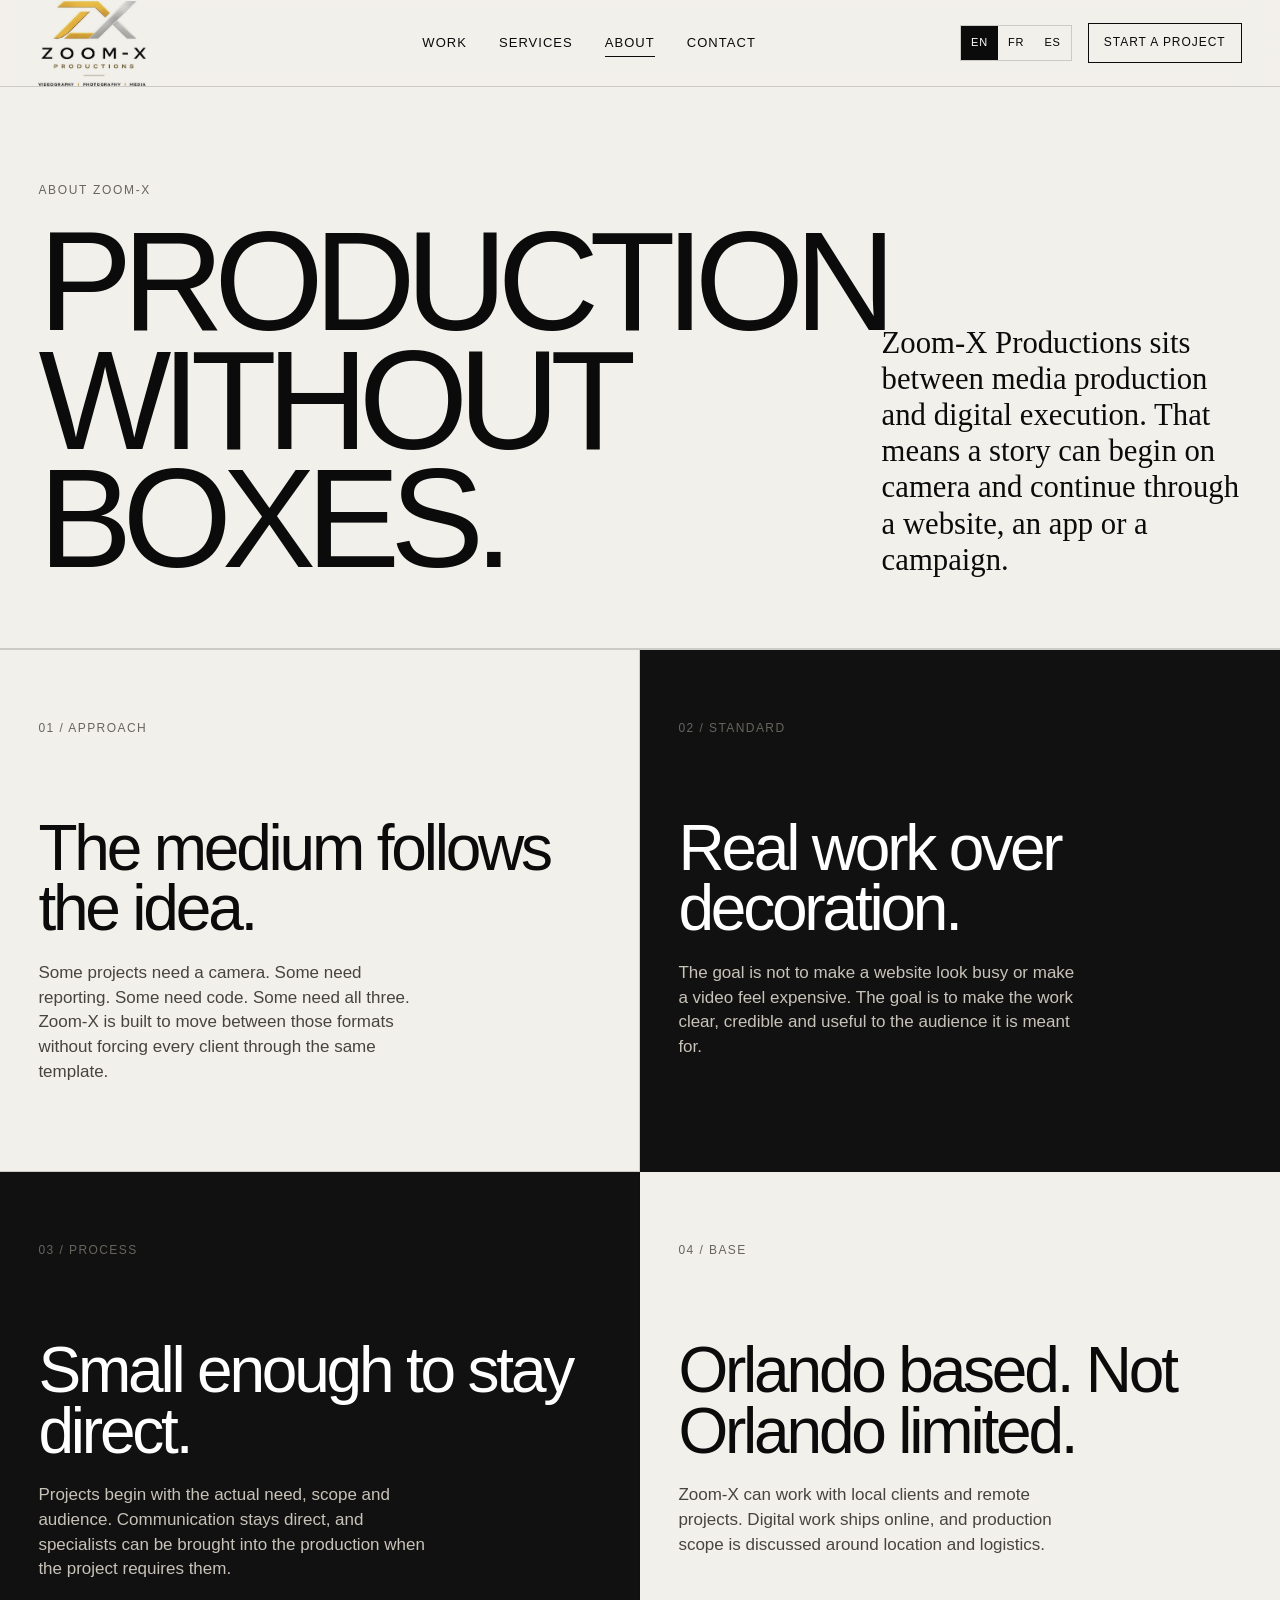
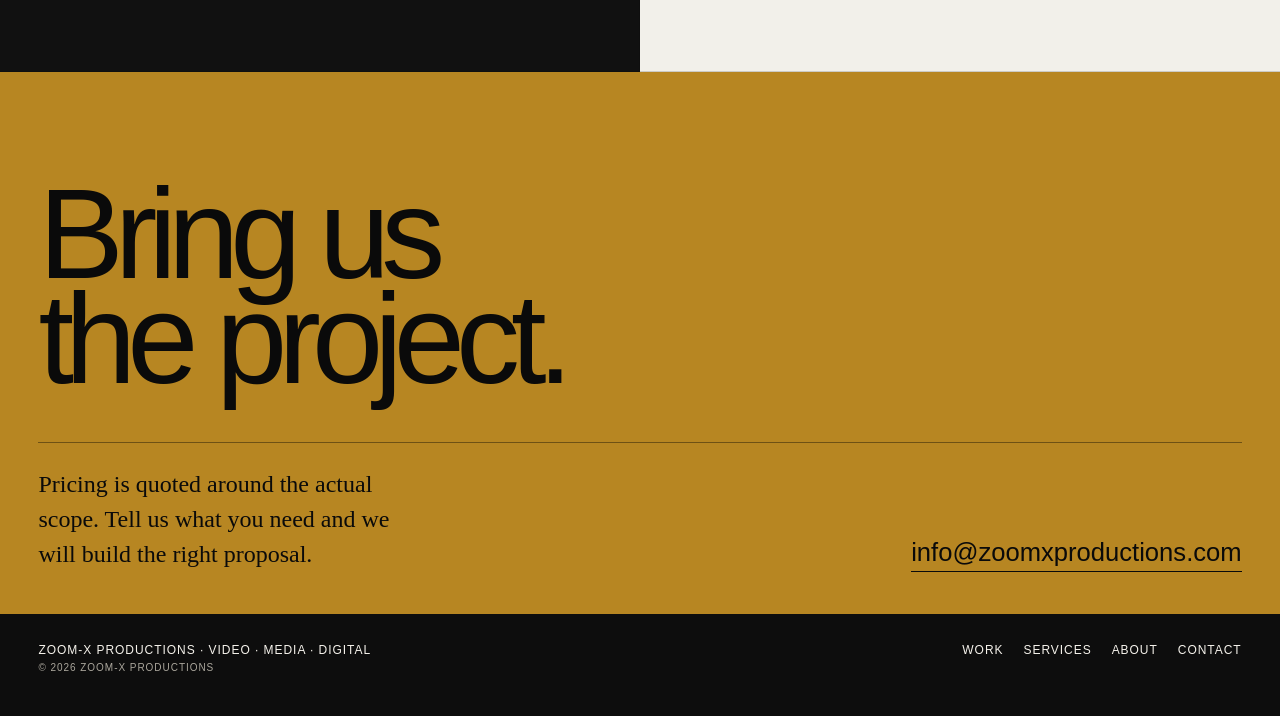
==== about.html @ 236f6abc "Add about.html to multi-page site" ====
<!doctype html><html lang="en"><head><meta charset="utf-8"><meta name="viewport" content="width=device-width,initial-scale=1"><meta name="theme-color" content="#f2f0ea"><meta name="description" content="Zoom-X Productions — video, photography, journalism, websites, apps and marketing."><title>About | Zoom-X Productions</title><link rel="stylesheet" href="assets/site.css"></head><body><header class="topbar"><div class="shell nav">
  <a class="brand" href="index.html" aria-label="Zoom-X Productions"><img src="assets/zoomx-logo.svg" alt="Zoom-X Productions"></a>
  <nav class="navlinks" aria-label="Primary">
   <a class="" href="work.html" data-i18n="nav.work">Work</a>
   <a class="" href="services.html" data-i18n="nav.services">Services</a>
   <a class="active" href="about.html" data-i18n="nav.about">About</a>
   <a class="" href="contact.html" data-i18n="nav.contact">Contact</a>
  </nav>
  <div class="navright"><div class="lang"><button data-lang="en">EN</button><button data-lang="fr">FR</button><button data-lang="es">ES</button></div><a class="quote-link" href="contact.html" data-i18n="nav.quote">Start a project</a><button class="menu-btn" aria-label="Menu">☰</button></div>
 </div></header><main><section class="page-hero"><div class="shell hero-grid"><div><p class="kicker" data-i18n="about.kicker">About Zoom-X</p><h1><span data-i18n="about.hero1">Production</span><span data-i18n="about.hero2">without boxes.</span></h1></div><p class="lede" data-i18n="about.lede">Zoom-X Productions sits between media production and digital execution. That means a story can begin on camera and continue through a website, an app or a campaign.</p></div></section><section class="about-grid"><article class="about-panel"><div class="eyebrow" data-i18n="about.one">01 / APPROACH</div><h2 data-i18n="about.oneTitle">The medium follows the idea.</h2><p data-i18n="about.oneCopy">Some projects need a camera. Some need reporting. Some need code. Some need all three. Zoom-X is built to move between those formats without forcing every client through the same template.</p></article><article class="about-panel statement"><div class="eyebrow" data-i18n="about.two">02 / STANDARD</div><h2 data-i18n="about.twoTitle">Real work over decoration.</h2><p data-i18n="about.twoCopy">The goal is not to make a website look busy or make a video feel expensive. The goal is to make the work clear, credible and useful to the audience it is meant for.</p></article><article class="about-panel statement"><div class="eyebrow" data-i18n="about.three">03 / PROCESS</div><h2 data-i18n="about.threeTitle">Small enough to stay direct.</h2><p data-i18n="about.threeCopy">Projects begin with the actual need, scope and audience. Communication stays direct, and specialists can be brought into the production when the project requires them.</p></article><article class="about-panel"><div class="eyebrow" data-i18n="about.four">04 / BASE</div><h2 data-i18n="about.fourTitle">Orlando based. Not Orlando limited.</h2><p data-i18n="about.fourCopy">Zoom-X can work with local clients and remote projects. Digital work ships online, and production scope is discussed around location and logistics.</p></article></section><section class="cta"><div class="shell"><h2 data-i18n="home.cta">Bring us the project.</h2><div class="cta-bottom"><p data-i18n="home.ctaCopy">Pricing is quoted around the actual scope. Tell us what you need and we will build the right proposal.</p><a class="cta-email" href="mailto:info@zoomxproductions.com" data-i18n="home.email">info@zoomxproductions.com</a></div></div></section></main><footer class="footer"><div class="shell footer-grid"><div><div data-i18n="footer.line">Zoom-X Productions · Video · Media · Digital</div><small>© <span data-year></span> Zoom-X Productions</small></div><div class="footer-links"><a href="work.html" data-i18n="nav.work">Work</a><a href="services.html" data-i18n="nav.services">Services</a><a href="about.html" data-i18n="nav.about">About</a><a href="contact.html" data-i18n="nav.contact">Contact</a></div></div></footer><script src="assets/i18n-en.js"></script><script src="assets/i18n-fr.js"></script><script src="assets/i18n-es.js"></script><script src="assets/site.js"></script></body></html>
---- assets/site.css ----
:root{
  --paper:#f2f0ea;--paper-2:#e8e4dc;--ink:#0b0b0b;--muted:#68655f;--gold:#b78622;--silver:#c8c8c4;--white:#fff;--line:rgba(11,11,11,.16);--max:1480px;--pad:clamp(20px,3vw,48px);--display:-apple-system,BlinkMacSystemFont,"Helvetica Neue",Arial,sans-serif;--serif:Georgia,"Times New Roman",serif
}
*{box-sizing:border-box}html{scroll-behavior:smooth;background:var(--paper)}body{margin:0;background:var(--paper);color:var(--ink);font-family:var(--display);font-size:16px;line-height:1.45;-webkit-font-smoothing:antialiased}a{color:inherit;text-decoration:none}img{display:block;max-width:100%}button,input,textarea,select{font:inherit}::selection{background:var(--gold);color:#fff}
.shell{width:min(100%,var(--max));margin:auto;padding-inline:var(--pad)}.topbar{position:sticky;top:0;z-index:50;background:rgba(242,240,234,.94);backdrop-filter:blur(16px);border-bottom:1px solid var(--line)}.nav{height:86px;display:grid;grid-template-columns:180px 1fr auto;align-items:center;gap:28px}.brand{display:flex;align-items:center;gap:10px;width:max-content}.brand img{width:108px;height:auto;mix-blend-mode:multiply}.navlinks{display:flex;justify-content:center;gap:32px;font-size:13px;letter-spacing:.08em;text-transform:uppercase}.navlinks a{position:relative}.navlinks a:after{content:"";position:absolute;left:0;bottom:-5px;width:100%;height:1px;background:var(--ink);transform:scaleX(0);transform-origin:left;transition:.2s}.navlinks a:hover:after,.navlinks a.active:after{transform:scaleX(1)}.navright{display:flex;align-items:center;gap:16px}.lang{display:flex;border:1px solid var(--line)}.lang button{border:0;background:transparent;padding:9px 10px;font-size:11px;letter-spacing:.08em;cursor:pointer}.lang button.active{background:var(--ink);color:var(--white)}.quote-link{border:1px solid var(--ink);padding:10px 15px;font-size:12px;letter-spacing:.08em;text-transform:uppercase;transition:.2s}.quote-link:hover{background:var(--ink);color:#fff}.menu-btn{display:none;border:0;background:none;font-size:24px;padding:8px}
.hero{min-height:calc(100vh - 87px);display:flex;align-items:flex-end;padding-block:70px 42px}.hero-grid{width:100%;display:grid;grid-template-columns:minmax(0,1fr) 330px;gap:70px;align-items:end}.kicker{font-size:12px;letter-spacing:.14em;text-transform:uppercase;color:var(--muted);margin:0 0 24px}.hero h1,.page-hero h1{font-size:clamp(66px,11vw,168px);font-weight:500;line-height:.84;letter-spacing:-.07em;margin:0;text-transform:uppercase}.hero h1 span,.page-hero h1 span{display:block}.hero-side{border-top:1px solid var(--ink);padding-top:18px}.hero-side p{font-size:17px;margin:0 0 30px;max-width:28ch}.text-link{display:inline-flex;align-items:center;gap:12px;border-bottom:1px solid var(--ink);padding-bottom:5px;font-size:13px;text-transform:uppercase;letter-spacing:.08em}.text-link .arrow{transition:.2s}.text-link:hover .arrow{transform:translateX(5px)}.discipline-strip{border-top:1px solid var(--ink);border-bottom:1px solid var(--ink);padding:15px var(--pad);font-size:12px;letter-spacing:.14em;text-transform:uppercase;display:flex;justify-content:space-between;gap:20px;overflow:hidden;white-space:nowrap}
.section{padding:clamp(80px,10vw,150px) 0}.section-head{display:grid;grid-template-columns:140px 1fr;gap:40px;margin-bottom:60px;align-items:start}.section-no{font-size:12px;letter-spacing:.13em;color:var(--muted)}.section-title{font-size:clamp(42px,6vw,88px);line-height:.94;letter-spacing:-.05em;font-weight:500;margin:0;max-width:14ch}.section-intro{font-family:var(--serif);font-size:clamp(22px,2.4vw,38px);line-height:1.18;max-width:31ch;margin:28px 0 0}
.work-feature{display:grid;grid-template-columns:1.1fr .9fr;border-top:1px solid var(--line);border-bottom:1px solid var(--line);min-height:680px}.work-copy{padding:54px var(--pad) 54px max(var(--pad),calc((100vw - var(--max))/2 + var(--pad)));display:flex;flex-direction:column;justify-content:space-between}.work-copy .meta{font-size:12px;text-transform:uppercase;letter-spacing:.12em;color:var(--muted)}.work-copy h3{font-size:clamp(58px,7vw,110px);line-height:.88;letter-spacing:-.06em;margin:18px 0 25px;font-weight:500}.work-copy p{max-width:42ch;font-size:18px}.work-links{display:flex;gap:18px;flex-wrap:wrap;margin-top:35px}.work-visual{background:#101010;min-height:680px;position:relative;overflow:hidden;padding:50px;display:grid;place-items:center}.phones{display:flex;gap:26px;align-items:flex-end;transform:rotate(-3deg)}.phone{width:min(32vw,250px);border-radius:32px;box-shadow:0 30px 80px rgba(0,0,0,.35)}.phone:nth-child(2){transform:translateY(55px)}.word-poster{background:var(--white);color:var(--ink);width:100%;height:100%;min-height:680px;padding:52px;display:flex;flex-direction:column;justify-content:space-between}.word-poster strong{font-size:clamp(52px,7vw,112px);line-height:.86;letter-spacing:-.06em;font-weight:500;max-width:8ch}.word-poster small{font-size:12px;text-transform:uppercase;letter-spacing:.12em}.word-poster em{font-family:var(--serif);font-size:clamp(28px,3vw,46px);font-weight:400;max-width:13ch}
.work-list{border-top:1px solid var(--line)}.work-row{display:grid;grid-template-columns:100px 1fr 260px 50px;gap:24px;align-items:center;padding:26px 0;border-bottom:1px solid var(--line);transition:.2s}.work-row:hover{padding-left:12px}.work-row .n{font-size:12px;color:var(--muted)}.work-row .name{font-size:clamp(24px,3vw,44px);letter-spacing:-.03em}.work-row .type{font-size:13px;color:var(--muted);text-transform:uppercase;letter-spacing:.08em}.work-row .go{text-align:right;font-size:24px}
.capability-list{border-top:1px solid var(--ink)}.capability{display:grid;grid-template-columns:110px 1fr 360px 40px;gap:26px;padding:34px 0;border-bottom:1px solid var(--line);align-items:start}.capability .cap-no{font-size:12px;color:var(--muted)}.capability h3{font-size:clamp(32px,4vw,58px);font-weight:500;letter-spacing:-.045em;line-height:.95;margin:0}.capability p{margin:4px 0 0;font-size:16px;color:#44413c}.capability .go{font-size:26px;text-align:right}
.black{background:#0d0d0d;color:#f5f2eb}.black .section-no,.black .meta,.black .muted{color:#aaa69c}.black .section-head,.black .work-list,.black .work-row{border-color:rgba(255,255,255,.2)}.black .text-link{border-color:#fff}
.cta{padding:110px 0 42px;background:var(--gold);color:#0a0a0a}.cta h2{font-size:clamp(64px,10vw,150px);letter-spacing:-.07em;line-height:.82;font-weight:500;margin:0 0 50px;max-width:8ch}.cta-bottom{border-top:1px solid rgba(0,0,0,.4);padding-top:24px;display:flex;justify-content:space-between;gap:24px;align-items:end}.cta-bottom p{font-family:var(--serif);font-size:24px;max-width:32ch;margin:0}.cta-email{font-size:clamp(18px,2vw,28px);border-bottom:1px solid currentColor}
.footer{padding:28px 0 40px;background:#0d0d0d;color:#f5f2eb}.footer-grid{display:grid;grid-template-columns:1fr auto;gap:20px;font-size:12px;text-transform:uppercase;letter-spacing:.08em}.footer-links{display:flex;gap:20px;flex-wrap:wrap}.footer small{color:#aaa69c}
.page-hero{padding:95px 0 70px;border-bottom:1px solid var(--line)}.page-hero .hero-grid{grid-template-columns:minmax(0,1fr) 360px}.page-hero p.lede{font-family:var(--serif);font-size:clamp(24px,2.4vw,38px);line-height:1.18;margin:0;max-width:28ch}.subnav{display:flex;gap:26px;flex-wrap:wrap;padding-top:22px;font-size:12px;letter-spacing:.1em;text-transform:uppercase}
.project-grid{display:grid;grid-template-columns:1fr 1fr;border-top:1px solid var(--line)}.project-card{min-height:520px;padding:34px;border-right:1px solid var(--line);border-bottom:1px solid var(--line);display:flex;flex-direction:column;justify-content:space-between;transition:.2s;background:var(--paper)}.project-card:nth-child(even){border-right:0}.project-card:hover{background:#fff}.project-card .project-top{display:flex;justify-content:space-between;gap:20px;font-size:12px;letter-spacing:.1em;text-transform:uppercase;color:var(--muted)}.project-card h2{font-size:clamp(42px,5vw,76px);line-height:.9;letter-spacing:-.055em;font-weight:500;margin:0;max-width:9ch}.project-card p{max-width:38ch;margin:18px 0 0;color:#4b4944}.project-card.featured{background:#111;color:#fff}.project-card.featured p,.project-card.featured .project-top{color:#bdb9b0}
.service-page{padding:80px 0 130px}.service-layout{display:grid;grid-template-columns:300px 1fr;gap:80px}.service-sticky{position:sticky;top:120px;align-self:start}.service-sticky .label{font-size:12px;letter-spacing:.12em;text-transform:uppercase;color:var(--muted);margin-bottom:18px}.service-sticky p{font-family:var(--serif);font-size:22px;line-height:1.28}.service-block{padding:0 0 70px;margin-bottom:70px;border-bottom:1px solid var(--line)}.service-block:last-child{border-bottom:0;margin-bottom:0}.service-block h2{font-size:clamp(42px,6vw,90px);line-height:.92;letter-spacing:-.055em;font-weight:500;margin:0 0 30px}.service-block .big-copy{font-family:var(--serif);font-size:clamp(24px,2.3vw,36px);line-height:1.2;max-width:27ch}.deliverables{margin-top:48px;display:grid;grid-template-columns:1fr 1fr;border-top:1px solid var(--line)}.deliverables div{padding:18px 0;border-bottom:1px solid var(--line);font-size:14px}.deliverables div:nth-child(odd){padding-right:20px}
.case-hero{padding:60px 0 80px}.case-meta{display:grid;grid-template-columns:1fr 1fr;gap:30px;margin-bottom:70px}.case-meta h1{font-size:clamp(72px,12vw,170px);line-height:.8;letter-spacing:-.075em;font-weight:500;margin:0}.case-meta .right{align-self:end;max-width:34ch;font-size:18px}.case-media{background:#111;padding:clamp(30px,6vw,80px);min-height:650px;display:flex;justify-content:center;gap:36px;align-items:center;overflow:hidden}.case-media img{width:min(26vw,320px);border-radius:36px;box-shadow:0 28px 70px rgba(0,0,0,.35)}.case-copy{display:grid;grid-template-columns:280px 1fr;gap:70px;padding:90px 0}.case-copy h2{font-size:12px;text-transform:uppercase;letter-spacing:.12em;margin:0}.case-copy p{font-family:var(--serif);font-size:clamp(25px,3vw,42px);line-height:1.18;margin:0;max-width:27ch}
.about-grid{display:grid;grid-template-columns:1fr 1fr;border-top:1px solid var(--line)}.about-panel{padding:70px var(--pad);min-height:500px;border-right:1px solid var(--line);border-bottom:1px solid var(--line)}.about-panel:nth-child(even){border-right:0}.about-panel .eyebrow{font-size:12px;text-transform:uppercase;letter-spacing:.12em;color:var(--muted)}.about-panel h2{font-size:clamp(40px,5vw,70px);line-height:.95;letter-spacing:-.05em;font-weight:500;margin:80px 0 22px}.about-panel p{max-width:42ch;font-size:17px;color:#47443f}.about-panel.statement{background:#111;color:#fff}.about-panel.statement p{color:#c8c3b9}
.contact-wrap{padding:80px 0 130px}.contact-grid{display:grid;grid-template-columns:.8fr 1.2fr;gap:100px}.contact-aside h2{font-size:clamp(46px,5vw,78px);line-height:.92;letter-spacing:-.05em;font-weight:500;margin:0 0 28px}.contact-aside p{font-family:var(--serif);font-size:22px;max-width:27ch}.form{border-top:1px solid var(--ink)}.field{display:grid;grid-template-columns:170px 1fr;gap:24px;padding:24px 0;border-bottom:1px solid var(--line)}.field label{font-size:11px;text-transform:uppercase;letter-spacing:.12em;color:var(--muted)}.field input,.field textarea,.field select{width:100%;border:0;background:transparent;color:var(--ink);outline:0;font-size:20px;padding:0}.field textarea{min-height:150px;resize:vertical}.form button{margin-top:30px;background:var(--ink);color:#fff;border:0;padding:16px 22px;text-transform:uppercase;letter-spacing:.1em;font-size:12px;cursor:pointer}.form button:hover{background:var(--gold);color:#111}.notice{font-size:12px;color:var(--muted);margin-top:16px}
@media(max-width:980px){.nav{grid-template-columns:1fr auto;height:74px}.brand img{width:92px}.navlinks,.quote-link{display:none}.menu-btn{display:block}.navright{gap:8px}.topbar.open .nav{height:auto;padding-block:14px;align-items:start}.topbar.open .navlinks{display:flex;grid-column:1/-1;order:3;flex-direction:column;gap:18px;padding:18px 0}.hero{min-height:auto;padding-top:100px}.hero-grid,.page-hero .hero-grid{grid-template-columns:1fr;gap:50px}.hero-side{max-width:520px}.section-head{grid-template-columns:1fr;gap:18px}.work-feature{grid-template-columns:1fr}.work-copy{padding:52px var(--pad)}.work-visual,.word-poster{min-height:560px}.capability{grid-template-columns:70px 1fr 50px}.capability p{grid-column:2/4}.work-row{grid-template-columns:70px 1fr 45px}.work-row .type{grid-column:2}.work-row .go{grid-column:3;grid-row:1/3}.service-layout{grid-template-columns:1fr;gap:50px}.service-sticky{position:static}.case-meta{grid-template-columns:1fr}.case-media{min-height:520px}.case-copy{grid-template-columns:1fr;gap:25px}.contact-grid{grid-template-columns:1fr;gap:60px}}
@media(max-width:720px){.hero h1,.page-hero h1{font-size:clamp(58px,20vw,100px)}.discipline-strip{justify-content:flex-start}.section{padding:78px 0}.section-title{font-size:50px}.work-visual{padding:30px;min-height:480px}.phone{width:43vw;border-radius:24px}.phones{gap:12px}.project-grid,.about-grid{grid-template-columns:1fr}.project-card{border-right:0;min-height:430px}.about-panel{border-right:0}.capability{grid-template-columns:50px 1fr 34px;gap:16px}.deliverables{grid-template-columns:1fr}.field{grid-template-columns:1fr;gap:10px}.cta-bottom{flex-direction:column;align-items:flex-start}.footer-grid{grid-template-columns:1fr}.case-media{gap:12px;padding:35px 18px}.case-media img{width:40vw;border-radius:20px}.work-row{grid-template-columns:45px 1fr 32px;gap:12px}.work-row .name{font-size:28px}}
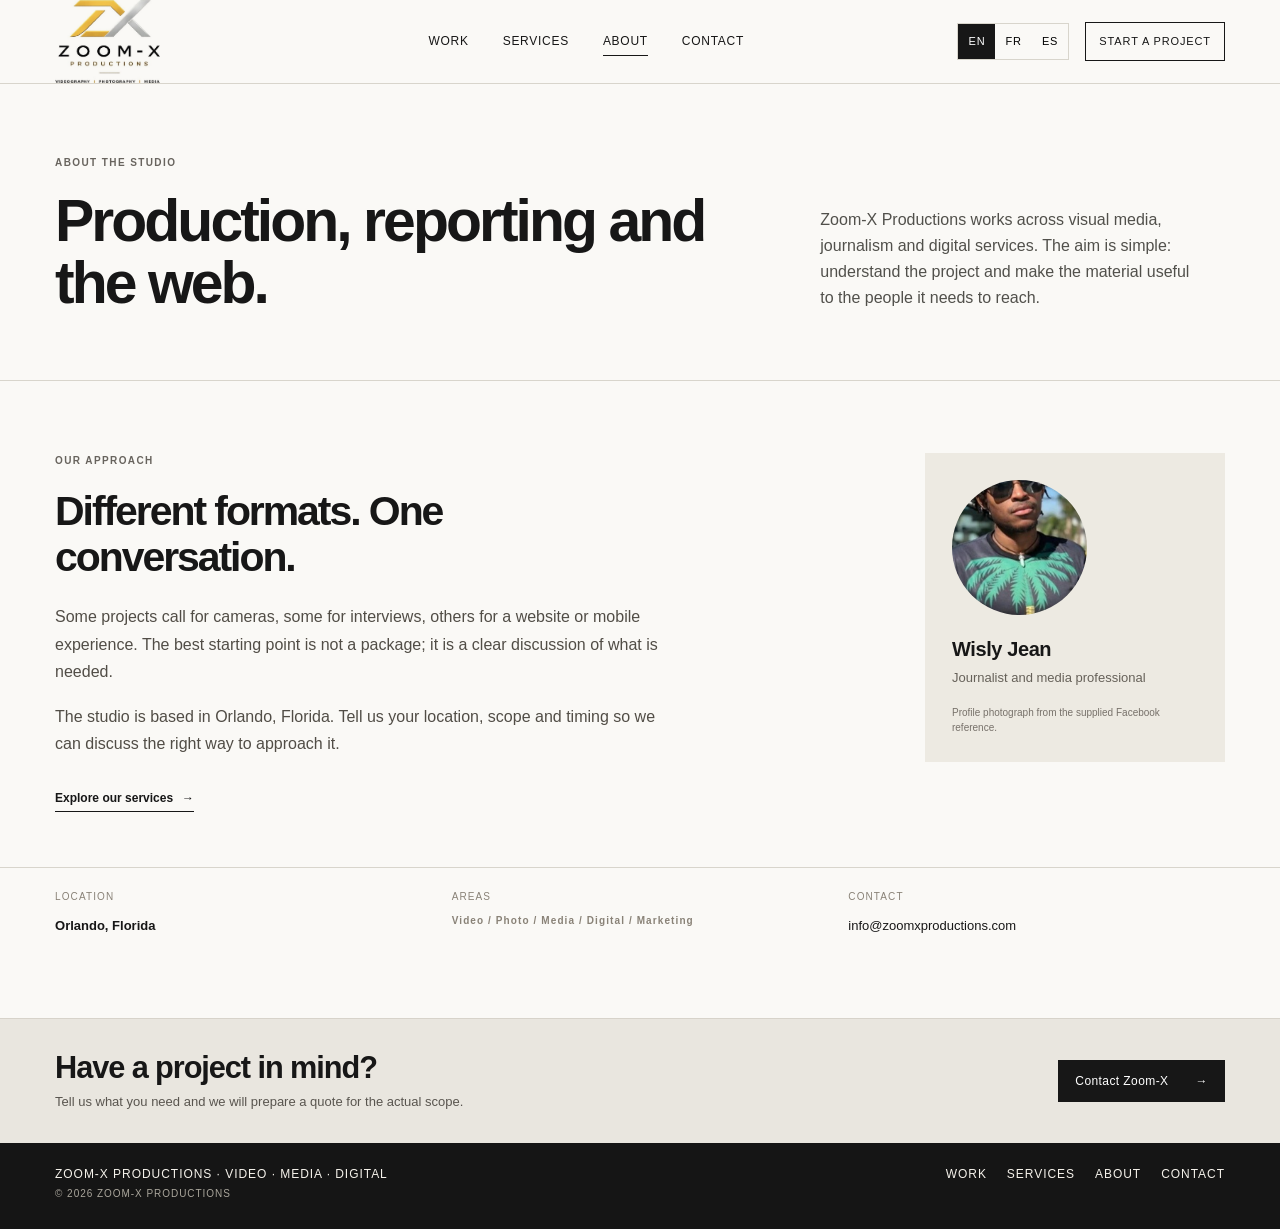
==== commit 3d0cae5e: "Refine Zoom-X with compact projects and service-first design" ====
--- a/about.html
+++ b/about.html
@@ -1,4 +1,4 @@
-<!doctype html><html lang="en"><head><meta charset="utf-8"><meta name="viewport" content="width=device-width,initial-scale=1"><meta name="theme-color" content="#f2f0ea"><meta name="description" content="Zoom-X Productions — video, photography, journalism, websites, apps and marketing."><title>About | Zoom-X Productions</title><link rel="stylesheet" href="assets/site.css"></head><body><header class="topbar"><div class="shell nav">
+<!doctype html><html lang="en"><head><meta charset="utf-8"><meta name="viewport" content="width=device-width,initial-scale=1"><meta name="theme-color" content="#f2f0ea"><meta name="description" content="Zoom-X Productions — video, photography, journalism, websites, apps and marketing."><title>About | Zoom-X Productions</title><link rel="stylesheet" href="assets/site.css"><link rel="stylesheet" href="assets/site-v4.css"></head><body><header class="topbar"><div class="shell nav">
   <a class="brand" href="index.html" aria-label="Zoom-X Productions"><img src="assets/zoomx-logo.svg" alt="Zoom-X Productions"></a>
   <nav class="navlinks" aria-label="Primary">
    <a class="" href="work.html" data-i18n="nav.work">Work</a>
@@ -7,4 +7,4 @@
    <a class="" href="contact.html" data-i18n="nav.contact">Contact</a>
   </nav>
   <div class="navright"><div class="lang"><button data-lang="en">EN</button><button data-lang="fr">FR</button><button data-lang="es">ES</button></div><a class="quote-link" href="contact.html" data-i18n="nav.quote">Start a project</a><button class="menu-btn" aria-label="Menu">☰</button></div>
- </div></header><main><section class="page-hero"><div class="shell hero-grid"><div><p class="kicker" data-i18n="about.kicker">About Zoom-X</p><h1><span data-i18n="about.hero1">Production</span><span data-i18n="about.hero2">without boxes.</span></h1></div><p class="lede" data-i18n="about.lede">Zoom-X Productions sits between media production and digital execution. That means a story can begin on camera and continue through a website, an app or a campaign.</p></div></section><section class="about-grid"><article class="about-panel"><div class="eyebrow" data-i18n="about.one">01 / APPROACH</div><h2 data-i18n="about.oneTitle">The medium follows the idea.</h2><p data-i18n="about.oneCopy">Some projects need a camera. Some need reporting. Some need code. Some need all three. Zoom-X is built to move between those formats without forcing every client through the same template.</p></article><article class="about-panel statement"><div class="eyebrow" data-i18n="about.two">02 / STANDARD</div><h2 data-i18n="about.twoTitle">Real work over decoration.</h2><p data-i18n="about.twoCopy">The goal is not to make a website look busy or make a video feel expensive. The goal is to make the work clear, credible and useful to the audience it is meant for.</p></article><article class="about-panel statement"><div class="eyebrow" data-i18n="about.three">03 / PROCESS</div><h2 data-i18n="about.threeTitle">Small enough to stay direct.</h2><p data-i18n="about.threeCopy">Projects begin with the actual need, scope and audience. Communication stays direct, and specialists can be brought into the production when the project requires them.</p></article><article class="about-panel"><div class="eyebrow" data-i18n="about.four">04 / BASE</div><h2 data-i18n="about.fourTitle">Orlando based. Not Orlando limited.</h2><p data-i18n="about.fourCopy">Zoom-X can work with local clients and remote projects. Digital work ships online, and production scope is discussed around location and logistics.</p></article></section><section class="cta"><div class="shell"><h2 data-i18n="home.cta">Bring us the project.</h2><div class="cta-bottom"><p data-i18n="home.ctaCopy">Pricing is quoted around the actual scope. Tell us what you need and we will build the right proposal.</p><a class="cta-email" href="mailto:info@zoomxproductions.com" data-i18n="home.email">info@zoomxproductions.com</a></div></div></section></main><footer class="footer"><div class="shell footer-grid"><div><div data-i18n="footer.line">Zoom-X Productions · Video · Media · Digital</div><small>© <span data-year></span> Zoom-X Productions</small></div><div class="footer-links"><a href="work.html" data-i18n="nav.work">Work</a><a href="services.html" data-i18n="nav.services">Services</a><a href="about.html" data-i18n="nav.about">About</a><a href="contact.html" data-i18n="nav.contact">Contact</a></div></div></footer><script src="assets/i18n-en.js"></script><script src="assets/i18n-fr.js"></script><script src="assets/i18n-es.js"></script><script src="assets/site.js"></script></body></html>+ </div></header><main><section class="v4-page-header"><div class="shell v4-page-head-grid"><div><p class="v4-eyebrow"><span data-i18n="v4.about.label">ABOUT THE STUDIO</span></p><h1 data-i18n="v4.about.title">Production, reporting and the web.</h1></div><p><span data-i18n="v4.about.intro">Zoom-X Productions works across visual media, journalism and digital services. The aim is simple: understand the project and make the material useful to the people it needs to reach.</span></p></div></section><section class="v4-section v4-about"><div class="shell v4-about-grid"><article><p class="v4-eyebrow"><span data-i18n="v4.about.whatLabel">OUR APPROACH</span></p><h2 data-i18n="v4.about.heading">Different formats. One conversation.</h2><p><span data-i18n="v4.about.body1">Some projects call for cameras, some for interviews, others for a website or mobile experience. The best starting point is not a package; it is a clear discussion of what is needed.</span></p><p><span data-i18n="v4.about.body2">The studio is based in Orlando, Florida. Tell us your location, scope and timing so we can discuss the right way to approach it.</span></p><a class="v4-inline-link" href="services.html"><span data-i18n="v4.about.services">Explore our services</span> &rarr;</a></article><aside class="v4-person-panel"><img src="assets/wisly-portrait.jpg" alt="Wisly Jean" loading="lazy"><div><strong>Wisly Jean</strong><span><span data-i18n="v4.about.personTitle">Journalist and media professional</span></span></div><p><span data-i18n="v4.about.photoNote">Profile photograph from the supplied Facebook reference.</span></p></aside></div><div class="shell v4-about-bottom"><div><span><span data-i18n="v4.about.where">LOCATION</span></span><strong>Orlando, Florida</strong></div><div><span><span data-i18n="v4.about.fields">AREAS</span></span><strong><span data-i18n="v4.about.fieldsValue">Video / Photo / Media / Digital / Marketing</span></strong></div><div><span><span data-i18n="v4.about.contact">CONTACT</span></span><a href="mailto:info@zoomxproductions.com">info@zoomxproductions.com</a></div></div></section><section class="v4-contact-strip"><div class="shell v4-contact-inner"><div><h2 data-i18n="v4.strip.title">Have a project in mind?</h2><p data-i18n="v4.strip.copy">Tell us what you need and we will prepare a quote for the actual scope.</p></div><a class="v4-button" href="contact.html"><span data-i18n="v4.strip.button">Contact Zoom-X</span> <span>&rarr;</span></a></div></section></main><footer class="footer"><div class="shell footer-grid"><div><div data-i18n="footer.line">Zoom-X Productions · Video · Media · Digital</div><small>© <span data-year></span> Zoom-X Productions</small></div><div class="footer-links"><a href="work.html" data-i18n="nav.work">Work</a><a href="services.html" data-i18n="nav.services">Services</a><a href="about.html" data-i18n="nav.about">About</a><a href="contact.html" data-i18n="nav.contact">Contact</a></div></div></footer><script src="assets/i18n-en.js"></script><script src="assets/i18n-fr.js"></script><script src="assets/i18n-es.js"></script><script src="assets/i18n-v4.js"></script><script src="assets/site-v4.js"></script><script src="assets/site.js"></script></body></html>
--- a/assets/site.css
+++ b/assets/site.css
@@ -18,4 +18,25 @@
 .about-grid{display:grid;grid-template-columns:1fr 1fr;border-top:1px solid var(--line)}.about-panel{padding:70px var(--pad);min-height:500px;border-right:1px solid var(--line);border-bottom:1px solid var(--line)}.about-panel:nth-child(even){border-right:0}.about-panel .eyebrow{font-size:12px;text-transform:uppercase;letter-spacing:.12em;color:var(--muted)}.about-panel h2{font-size:clamp(40px,5vw,70px);line-height:.95;letter-spacing:-.05em;font-weight:500;margin:80px 0 22px}.about-panel p{max-width:42ch;font-size:17px;color:#47443f}.about-panel.statement{background:#111;color:#fff}.about-panel.statement p{color:#c8c3b9}
 .contact-wrap{padding:80px 0 130px}.contact-grid{display:grid;grid-template-columns:.8fr 1.2fr;gap:100px}.contact-aside h2{font-size:clamp(46px,5vw,78px);line-height:.92;letter-spacing:-.05em;font-weight:500;margin:0 0 28px}.contact-aside p{font-family:var(--serif);font-size:22px;max-width:27ch}.form{border-top:1px solid var(--ink)}.field{display:grid;grid-template-columns:170px 1fr;gap:24px;padding:24px 0;border-bottom:1px solid var(--line)}.field label{font-size:11px;text-transform:uppercase;letter-spacing:.12em;color:var(--muted)}.field input,.field textarea,.field select{width:100%;border:0;background:transparent;color:var(--ink);outline:0;font-size:20px;padding:0}.field textarea{min-height:150px;resize:vertical}.form button{margin-top:30px;background:var(--ink);color:#fff;border:0;padding:16px 22px;text-transform:uppercase;letter-spacing:.1em;font-size:12px;cursor:pointer}.form button:hover{background:var(--gold);color:#111}.notice{font-size:12px;color:var(--muted);margin-top:16px}
 @media(max-width:980px){.nav{grid-template-columns:1fr auto;height:74px}.brand img{width:92px}.navlinks,.quote-link{display:none}.menu-btn{display:block}.navright{gap:8px}.topbar.open .nav{height:auto;padding-block:14px;align-items:start}.topbar.open .navlinks{display:flex;grid-column:1/-1;order:3;flex-direction:column;gap:18px;padding:18px 0}.hero{min-height:auto;padding-top:100px}.hero-grid,.page-hero .hero-grid{grid-template-columns:1fr;gap:50px}.hero-side{max-width:520px}.section-head{grid-template-columns:1fr;gap:18px}.work-feature{grid-template-columns:1fr}.work-copy{padding:52px var(--pad)}.work-visual,.word-poster{min-height:560px}.capability{grid-template-columns:70px 1fr 50px}.capability p{grid-column:2/4}.work-row{grid-template-columns:70px 1fr 45px}.work-row .type{grid-column:2}.work-row .go{grid-column:3;grid-row:1/3}.service-layout{grid-template-columns:1fr;gap:50px}.service-sticky{position:static}.case-meta{grid-template-columns:1fr}.case-media{min-height:520px}.case-copy{grid-template-columns:1fr;gap:25px}.contact-grid{grid-template-columns:1fr;gap:60px}}
-@media(max-width:720px){.hero h1,.page-hero h1{font-size:clamp(58px,20vw,100px)}.discipline-strip{justify-content:flex-start}.section{padding:78px 0}.section-title{font-size:50px}.work-visual{padding:30px;min-height:480px}.phone{width:43vw;border-radius:24px}.phones{gap:12px}.project-grid,.about-grid{grid-template-columns:1fr}.project-card{border-right:0;min-height:430px}.about-panel{border-right:0}.capability{grid-template-columns:50px 1fr 34px;gap:16px}.deliverables{grid-template-columns:1fr}.field{grid-template-columns:1fr;gap:10px}.cta-bottom{flex-direction:column;align-items:flex-start}.footer-grid{grid-template-columns:1fr}.case-media{gap:12px;padding:35px 18px}.case-media img{width:40vw;border-radius:20px}.work-row{grid-template-columns:45px 1fr 32px;gap:12px}.work-row .name{font-size:28px}}+@media(max-width:720px){.hero h1,.page-hero h1{font-size:clamp(58px,20vw,100px)}.discipline-strip{justify-content:flex-start}.section{padding:78px 0}.section-title{font-size:50px}.work-visual{padding:30px;min-height:480px}.phone{width:43vw;border-radius:24px}.phones{gap:12px}.project-grid,.about-grid{grid-template-columns:1fr}.project-card{border-right:0;min-height:430px}.about-panel{border-right:0}.capability{grid-template-columns:50px 1fr 34px;gap:16px}.deliverables{grid-template-columns:1fr}.field{grid-template-columns:1fr;gap:10px}.cta-bottom{flex-direction:column;align-items:flex-start}.footer-grid{grid-template-columns:1fr}.case-media{gap:12px;padding:35px 18px}.case-media img{width:40vw;border-radius:20px}.work-row{grid-template-columns:45px 1fr 32px;gap:12px}.work-row .name{font-size:28px}}
+/* Narrow-screen and reduced-motion refinements */
+.page-hero h1{overflow-wrap:normal;word-break:normal}
+@media(max-width:720px){
+.page-hero h1{font-size:clamp(40px,11.5vw,65px);letter-spacing:-.06em;line-height:.94}
+.page-hero .hero-grid{gap:34px}
+.page-hero{padding:64px 0 50px}
+.hero{padding-top:70px}
+.navright{gap:6px}
+.lang button{padding:8px}
+.page-hero h1 span{overflow-wrap:normal}
+.work-copy h3{font-size:clamp(48px,14vw,76px)}
+.word-poster{min-height:470px;padding:28px}
+.word-poster strong{font-size:clamp(50px,12vw,75px)}
+}
+@media(max-width:375px){.page-hero h1{font-size:43px}.hero h1{font-size:20vw}}
+@media(prefers-reduced-motion:reduce){html{scroll-behavior:auto}*,*:before,*:after{transition:none!important}}
+
+/* Preserve project identity when off-site app screenshots are unavailable. */
+.work-visual::before,.case-media::before{content:"KONEKSYON";position:absolute;top:50%;left:50%;transform:translate(-50%,-50%);font-size:clamp(44px,10vw,165px);font-weight:600;letter-spacing:-.07em;color:#fff;opacity:.11;white-space:nowrap;pointer-events:none}
+.phones,.case-media img{position:relative;z-index:1}
+.case-media{position:relative}
--- a/assets/site-v4.css
+++ b/assets/site-v4.css
@@ -0,0 +1,210 @@
+/* Zoom-X v4: informative editorial design, compact work and practical services */
+:root{--paper:#faf9f6;--paper-2:#efeee9;--ink:#171717;--muted:#68645e;--gold:#b18a31;--line:#d8d5cc;--display:Arial,'Helvetica Neue',sans-serif}
+html,body{background:var(--paper);color:var(--ink)}
+body{font-size:15px;line-height:1.55}
+.shell{max-width:1310px;padding-inline:clamp(20px,4.3vw,62px)}
+.topbar{background:rgba(250,249,246,.96)}
+.nav{max-width:1310px;height:83px;grid-template-columns:160px 1fr auto;gap:20px}
+.brand img{width:105px}
+.navlinks{gap:34px;font-size:12px;letter-spacing:.06em}
+.quote-link{border-color:var(--ink);font-size:11px;padding:10px 13px}
+.lang button{font-size:11px}
+.v4-eyebrow{margin:0 0 19px;font-size:10px;font-weight:600;letter-spacing:.14em;color:var(--muted);text-transform:uppercase}
+.v4-hero{border-bottom:1px solid var(--line)}
+.v4-hero-grid{display:grid;grid-template-columns:minmax(0,1.4fr) minmax(280px,.6fr);gap:clamp(38px,6vw,92px);padding-top:90px;padding-bottom:77px}
+.v4-hero-main h1{max-width:765px;margin:0;font-size:clamp(44px,5.05vw,74px);font-weight:550;line-height:1.035;letter-spacing:-.058em}
+.v4-hero-description{max-width:620px;margin:27px 0 29px;font-size:17px;line-height:1.62;color:#4b4945}
+.v4-hero-buttons{display:flex;align-items:center;gap:29px;flex-wrap:wrap}
+.v4-button{display:inline-flex;align-items:center;gap:27px;justify-content:space-between;padding:12px 17px;background:var(--ink);color:#fff;font-size:12px;letter-spacing:.035em;line-height:1.5;transition:background .15s}
+.v4-button:hover{background:#4a3d28}
+.v4-text-action,.v4-inline-link{display:inline-flex;gap:9px;align-items:center;border-bottom:1px solid var(--ink);font-size:12px;font-weight:600;padding-bottom:3px}
+.v4-hero-aside{border-top:1px solid #88857f;border-bottom:1px solid var(--line);padding:16px 0 23px;align-self:center}
+.v4-aside-head{display:flex;justify-content:space-between;font-size:10px;letter-spacing:.12em;color:var(--muted)}
+.v4-hero-aside>p{font-family:Georgia,'Times New Roman',serif;font-size:24px;line-height:1.25;letter-spacing:-.015em;margin:32px 0 25px;max-width:26ch}
+.v4-aside-rows{border-top:1px solid var(--line);display:grid;grid-template-columns:1fr 1fr;gap:11px 10px;padding-top:17px;font-size:11px;color:#4f4b45}
+.v4-section{padding:72px 0 80px}
+.v4-section-heading{display:grid;grid-template-columns:1.5fr 1fr;gap:52px;align-items:end;margin-bottom:33px}
+.v4-section-heading h2{font-size:clamp(32px,3.2vw,47px);line-height:1.09;letter-spacing:-.044em;font-weight:550;margin:0}
+.v4-section-heading>p{max-width:390px;margin:0 0 4px;color:#56534e;font-size:14px;line-height:1.65}
+.v4-service-grid{display:grid;grid-template-columns:1fr 1fr;gap:0 24px;border-bottom:1px solid var(--line)}
+.v4-service-line{display:grid;grid-template-columns:42px minmax(0,1fr) 22px;gap:20px;padding:23px 5px 23px 0;border-top:1px solid var(--line);align-items:start;transition:padding-left .15s}
+.v4-service-line:hover{padding-left:7px}
+.v4-service-line .v4-count{font-size:11px;font-weight:600;color:var(--gold);padding-top:5px}
+.v4-service-line h3{margin:0 0 7px;font-weight:550;font-size:24px;line-height:1.2;letter-spacing:-.035em}
+.v4-service-line p{margin:0;font-size:13px;color:var(--muted);line-height:1.55}
+.v4-line-arrow{align-self:start;justify-self:end;font-size:17px}
+.v4-selected{background:#f0eee8;border-block:1px solid #e2dfd6}
+.v4-project-table{border-top:1px solid #c7c3b9}
+.v4-project{display:grid;grid-template-columns:54px minmax(0,1.3fr) minmax(135px,.6fr) minmax(145px,.75fr);gap:22px;align-items:center;padding:21px 4px 21px 0;border-bottom:1px solid #cecac0;min-height:89px}
+.v4-project-index{font-size:11px;color:#928d84;font-weight:600}
+.v4-project-name strong{display:block;font-size:20px;letter-spacing:-.027em;line-height:1.25;font-weight:600}
+.v4-project-name small{display:block;margin-top:5px;font-size:12px;line-height:1.35;color:#6a665f}
+.v4-project-type{font-size:11px;color:#69655e}
+.v4-project-links{display:flex;gap:17px;align-items:center;justify-content:flex-end;flex-wrap:wrap}
+.v4-visit{white-space:nowrap;border-bottom:1px solid #99958e;padding-bottom:3px;font-size:11px;font-weight:600}
+.v4-visit.subdued{border:0;color:#716b62}
+.v4-project-extra{display:flex;align-items:center;gap:22px;flex-wrap:wrap;padding-top:21px;font-size:11px}
+.v4-project-extra>a{color:#676159}
+.v4-project-extra .v4-more{font-weight:700;color:var(--ink);margin-left:auto}
+.v4-how-grid{display:grid;grid-template-columns:1fr 1.1fr;gap:95px}
+.v4-how-grid h2{font-size:clamp(32px,3.5vw,48px);line-height:1.12;letter-spacing:-.05em;margin:0 0 15px;font-weight:550}
+.v4-how-grid>div:first-child>p:not(.v4-eyebrow){font-size:15px;color:var(--muted);max-width:390px;line-height:1.7;margin:0 0 22px}
+.v4-how-points{border-top:1px solid var(--line)}
+.v4-how-points>div{display:grid;grid-template-columns:45px 1fr;gap:17px;padding:16px 0;border-bottom:1px solid var(--line)}
+.v4-how-points>div>span{font-size:11px;font-weight:600;color:var(--gold)}
+.v4-how-points strong{font-size:17px;font-weight:600;letter-spacing:-.015em}
+.v4-how-points p{max-width:460px;margin:7px 0 0;color:var(--muted);font-size:13px}
+.v4-page-header{border-bottom:1px solid var(--line);padding:71px 0 66px}
+.v4-page-head-grid{display:grid;grid-template-columns:1.45fr .85fr;gap:75px;align-items:end}
+.v4-page-head-grid h1{font-weight:550;font-size:clamp(38px,4.6vw,65px);line-height:1.06;letter-spacing:-.05em;max-width:770px;margin:0}
+.v4-page-head-grid>p{font-size:16px;line-height:1.63;color:#51504b;margin:0 0 3px;max-width:370px}
+.v4-workpage{padding-top:37px}
+.v4-work-toolbar{display:flex;align-items:center;justify-content:space-between;gap:15px;flex-wrap:wrap;margin-bottom:19px}
+.v4-work-toolbar>span{font-size:10px;letter-spacing:.11em;font-weight:600;color:#6b665f}
+.v4-filters{display:flex;flex-wrap:wrap;gap:4px}
+.v4-filters button{border:0;background:transparent;cursor:pointer;padding:8px 13px;color:#645f57;font-size:12px}
+.v4-filters button.active,.v4-filters button:hover{background:#e8e5dc;color:#181818}
+.v4-workpage .v4-project{min-height:89px;padding-block:20px}
+.v4-disclaimer{margin:25px 0 0;max-width:710px;color:#77736b;font-size:11px;line-height:1.7}
+.v4-related-links{margin-top:38px;padding:19px 0;display:flex;gap:26px;border-top:1px solid var(--line);align-items:center;flex-wrap:wrap;font-size:12px}
+.v4-related-links span{font-size:11px;color:var(--muted)}
+.v4-services-full{display:grid;grid-template-columns:1fr 1fr;column-gap:30px;border-bottom:1px solid var(--line)}
+.v4-service-baseline{display:grid;grid-template-columns:1fr 1fr;gap:80px;align-items:center;background:#ece9e1;padding:35px;margin-top:55px}
+.v4-service-baseline span{display:block;font-size:10px;letter-spacing:.11em;margin-bottom:12px}
+.v4-service-baseline h2{font-size:clamp(23px,2.3vw,33px);letter-spacing:-.035em;font-weight:550;max-width:390px;margin:0}
+.v4-service-baseline p{font-size:14px;line-height:1.6;margin:0 0 16px;color:#555047}
+.v4-about-grid{display:grid;grid-template-columns:minmax(0,1fr) 300px;gap:90px}
+.v4-about article h2{font-size:clamp(30px,3.2vw,46px);letter-spacing:-.05em;line-height:1.13;font-weight:550;max-width:520px;margin:0 0 23px}
+.v4-about article p:not(.v4-eyebrow){max-width:630px;margin:0 0 18px;font-size:16px;line-height:1.7;color:#514d46}
+.v4-about article .v4-inline-link{margin-top:14px}
+.v4-person-panel{background:#edeae2;padding:27px;align-self:start}
+.v4-person-panel img{width:135px;height:135px;border-radius:50%;object-fit:cover;object-position:center;display:block;margin-bottom:19px}
+.v4-person-panel div strong{display:block;font-size:20px;letter-spacing:-.02em}
+.v4-person-panel div span{display:block;font-size:13px;color:#666159;margin-top:3px}
+.v4-person-panel p{font-size:10px;color:#77716a;line-height:1.45;margin:18px 0 0}
+.v4-about-bottom{display:grid;grid-template-columns:1fr 1fr 1fr;gap:20px;margin-top:55px;border-top:1px solid var(--line);padding-top:21px}
+.v4-about-bottom>div span{display:block;font-size:10px;letter-spacing:.11em;color:#898277;margin-bottom:9px}
+.v4-about-bottom>div strong,.v4-about-bottom>div a{font-size:13px;overflow-wrap:anywhere}
+.v4-case-grid{display:grid;grid-template-columns:1.25fr .75fr;gap:60px;align-items:center}
+.v4-case-grid h2{font-size:clamp(28px,3.1vw,44px);line-height:1.12;letter-spacing:-.045em;font-weight:550;margin:0 0 20px}
+.v4-case-grid p:not(.v4-eyebrow){font-size:15px;color:#58534c;line-height:1.72;max-width:620px}
+.v4-case-links{display:flex;flex-wrap:wrap;gap:18px;margin-top:26px}
+.v4-case-links a{font-size:12px;border-bottom:1px solid #8b867e;padding-bottom:4px}
+.v4-case-visual{background:#eae8e3;min-height:280px;display:flex;align-items:center;justify-content:center;gap:16px;padding:25px}
+.v4-case-visual img{height:250px;width:auto;min-width:0;max-width:42%;object-fit:contain}
+.v4-case-back{margin-top:35px}
+/* Existing detail pages and form: remove poster-sized whitespace and theatrical CTA */
+.page-hero{padding:62px 0 36px}
+.page-hero h1{font-size:clamp(41px,5.1vw,68px);letter-spacing:-.06em;line-height:1.07}
+.page-hero h1 span{display:block}
+.page-hero .hero-grid{grid-template-columns:minmax(0,1fr) minmax(260px,.55fr);gap:50px;align-items:end}
+.page-hero p.lede{font-family:Arial,'Helvetica Neue',sans-serif;font-size:16px;line-height:1.65;max-width:34ch;color:#58534d}
+.page-hero .kicker{margin-bottom:18px;font-size:11px}
+.subnav{padding-top:26px;padding-bottom:7px}
+.service-page{padding:52px 0 78px}
+.service-layout{grid-template-columns:220px minmax(0,1fr);gap:68px}
+.service-sticky p{font-family:Arial,'Helvetica Neue',sans-serif;font-size:15px;line-height:1.7}
+.service-block{padding-bottom:45px;margin-bottom:42px}
+.service-block h2{font-size:clamp(27px,3.1vw,44px);letter-spacing:-.048em;line-height:1.12}
+.service-block .big-copy{font-family:Arial,'Helvetica Neue',sans-serif;font-size:17px;line-height:1.65;color:#514c46;max-width:660px}
+.deliverables{margin-top:24px}
+.deliverables div{padding:13px 0}
+.cta{padding:54px 0 48px;background:#232320;color:#fff}
+.cta h2{font-size:clamp(30px,3.5vw,49px);line-height:1.1;letter-spacing:-.047em;max-width:none;margin-bottom:31px}
+.cta-bottom{padding-top:20px;border-color:#52514d;align-items:center}
+.cta-bottom p{font-family:Arial,'Helvetica Neue',sans-serif;font-size:13px;line-height:1.6;max-width:610px;color:#bdbcb5}
+.cta-email{font-size:clamp(14px,1.45vw,19px);white-space:nowrap}
+.footer{padding:22px 0 26px;background:#151515}
+.contact-wrap{padding:55px 0 80px}
+.contact-grid{grid-template-columns:minmax(230px,.7fr) minmax(0,1.3fr);gap:70px}
+.contact-aside h2{font-size:clamp(32px,3vw,46px)}
+.contact-aside p{font-family:Arial,'Helvetica Neue',sans-serif;font-size:16px;line-height:1.55}
+.field input,.field textarea,.field select{font-size:16px}
+.field{padding:19px 0}
+/* accessible focus states */
+a:focus-visible,button:focus-visible,input:focus-visible,textarea:focus-visible,select:focus-visible{outline:2px solid #a67d22;outline-offset:3px}
+[hidden]{display:none!important}
+@media(max-width:950px){
+ .nav{grid-template-columns:1fr auto;height:74px}
+ .v4-hero-grid,.v4-page-head-grid{grid-template-columns:1fr;gap:28px}
+ .v4-hero-grid{padding-top:61px;padding-bottom:56px}
+ .v4-hero-aside{max-width:660px}
+ .v4-hero-aside>p{margin:20px 0;font-size:21px}
+ .v4-section-heading{gap:25px}
+ .v4-how-grid{gap:40px}
+ .v4-about-grid{gap:36px}
+ .page-hero .hero-grid{grid-template-columns:1fr}
+ .service-layout{grid-template-columns:1fr;gap:26px}
+ .service-sticky{max-width:650px;position:static}
+ .contact-grid{grid-template-columns:1fr;gap:36px}
+}
+@media(max-width:650px){
+ .v4-hero-grid{padding-top:47px;padding-bottom:44px;gap:38px}
+ .v4-hero-main h1{font-size:clamp(38px,10vw,57px);letter-spacing:-.05em}
+ .v4-hero-description{font-size:15px;margin:22px 0 27px}
+ .v4-hero-buttons{gap:20px}
+ .v4-aside-rows{font-size:10px}
+ .v4-section{padding:48px 0 57px}
+ .v4-section-heading,.v4-how-grid,.v4-service-baseline,.v4-about-grid,.v4-case-grid{grid-template-columns:1fr;gap:17px}
+ .v4-section-heading h2{font-size:34px}
+ .v4-section-heading>p{font-size:13px}
+ .v4-service-grid,.v4-services-full{grid-template-columns:1fr}
+ .v4-service-line{padding-block:20px;grid-template-columns:30px 1fr 16px;gap:13px}
+ .v4-service-line h3{font-size:21px}
+ .v4-service-line p{font-size:12px}
+ .v4-project{grid-template-columns:29px 1fr auto;gap:12px;padding:18px 0}
+ .v4-project-index{grid-column:1;grid-row:1/3}
+ .v4-project-name{grid-column:2;grid-row:1}
+ .v4-project-name strong{font-size:18px}
+ .v4-project-type{display:none}
+ .v4-project-links{grid-column:2/4;grid-row:2;justify-content:flex-start;gap:15px}
+ .v4-visit{font-size:11px}
+ .v4-project-extra{gap:12px}
+ .v4-project-extra .v4-more{margin-left:0;width:100%;padding-top:8px}
+ .v4-how-grid h2{font-size:34px}
+ .v4-page-header{padding:50px 0 39px}
+ .v4-page-head-grid h1{font-size:clamp(35px,9vw,49px)}
+ .v4-page-head-grid>p{font-size:14px}
+ .v4-work-toolbar{align-items:flex-start;flex-direction:column}
+ .v4-filters{gap:1px}
+ .v4-filters button{padding:8px 10px}
+ .v4-service-baseline{padding:25px;margin-top:30px}
+ .v4-about article h2{font-size:34px}
+ .v4-about article p:not(.v4-eyebrow){font-size:14px}
+ .v4-person-panel{display:flex;align-items:center;gap:20px;flex-wrap:wrap}
+ .v4-person-panel img{width:98px;height:98px;margin:0}
+ .v4-person-panel p{width:100%;margin-top:0}
+ .v4-about-bottom{grid-template-columns:1fr;gap:14px;margin-top:30px}
+ .v4-case-visual{min-height:240px}
+ .v4-case-visual img{height:210px}
+ .page-hero{padding:44px 0 27px}
+ .page-hero h1{font-size:clamp(34px,9.2vw,50px)}
+ .page-hero p.lede{font-size:14px}
+ .service-page{padding:37px 0 55px}
+ .service-block h2{font-size:29px}
+ .service-block .big-copy{font-size:15px}
+ .cta{padding:41px 0}
+ .cta h2{font-size:32px}
+ .cta-bottom{flex-direction:column;align-items:flex-start}
+ .cta-email{white-space:normal}
+ .footer-grid{font-size:10px}
+}
+@media(prefers-reduced-motion:reduce){*{scroll-behavior:auto!important;transition:none!important}}
+/* Real media profile, used sparingly rather than filling the page with fake visuals. */
+.v4-person-aside{align-self:center}
+.v4-person-aside .v4-profile-in-hero{display:flex;align-items:center;gap:16px;padding:24px 0 17px;border-bottom:1px solid var(--line)}
+.v4-profile-in-hero img{height:80px;width:80px;object-fit:cover;border-radius:50%;flex:none}
+.v4-profile-in-hero strong{display:block;font-size:19px;letter-spacing:-.025em}
+.v4-profile-in-hero small{display:block;margin-top:4px;font-size:12px;color:#5d5851;max-width:160px;line-height:1.35}
+.v4-person-aside .v4-profile-note{font-family:Arial,'Helvetica Neue',sans-serif;font-size:13px;color:#615b53;line-height:1.6;margin:18px 0 16px;max-width:310px}
+.v4-person-aside .v4-inline-link{font-size:11px}
+.v4-contact-strip{border-top:1px solid #d7d3ca;background:#e9e6df;padding:31px 0}
+.v4-contact-inner{display:flex;align-items:center;justify-content:space-between;gap:30px}
+.v4-contact-inner h2{font-size:clamp(21px,2.4vw,32px);font-weight:600;line-height:1.15;letter-spacing:-.035em;margin:0 0 7px}
+.v4-contact-inner p{font-size:13px;color:#59554f;margin:0;max-width:550px}
+.v4-contact-inner .v4-button{flex:none}
+@media(max-width:650px){
+ .v4-person-aside .v4-profile-in-hero{padding-top:19px}
+ .v4-person-aside .v4-profile-note{margin:13px 0 16px}
+ .v4-contact-inner{flex-direction:column;align-items:flex-start;gap:18px}
+}
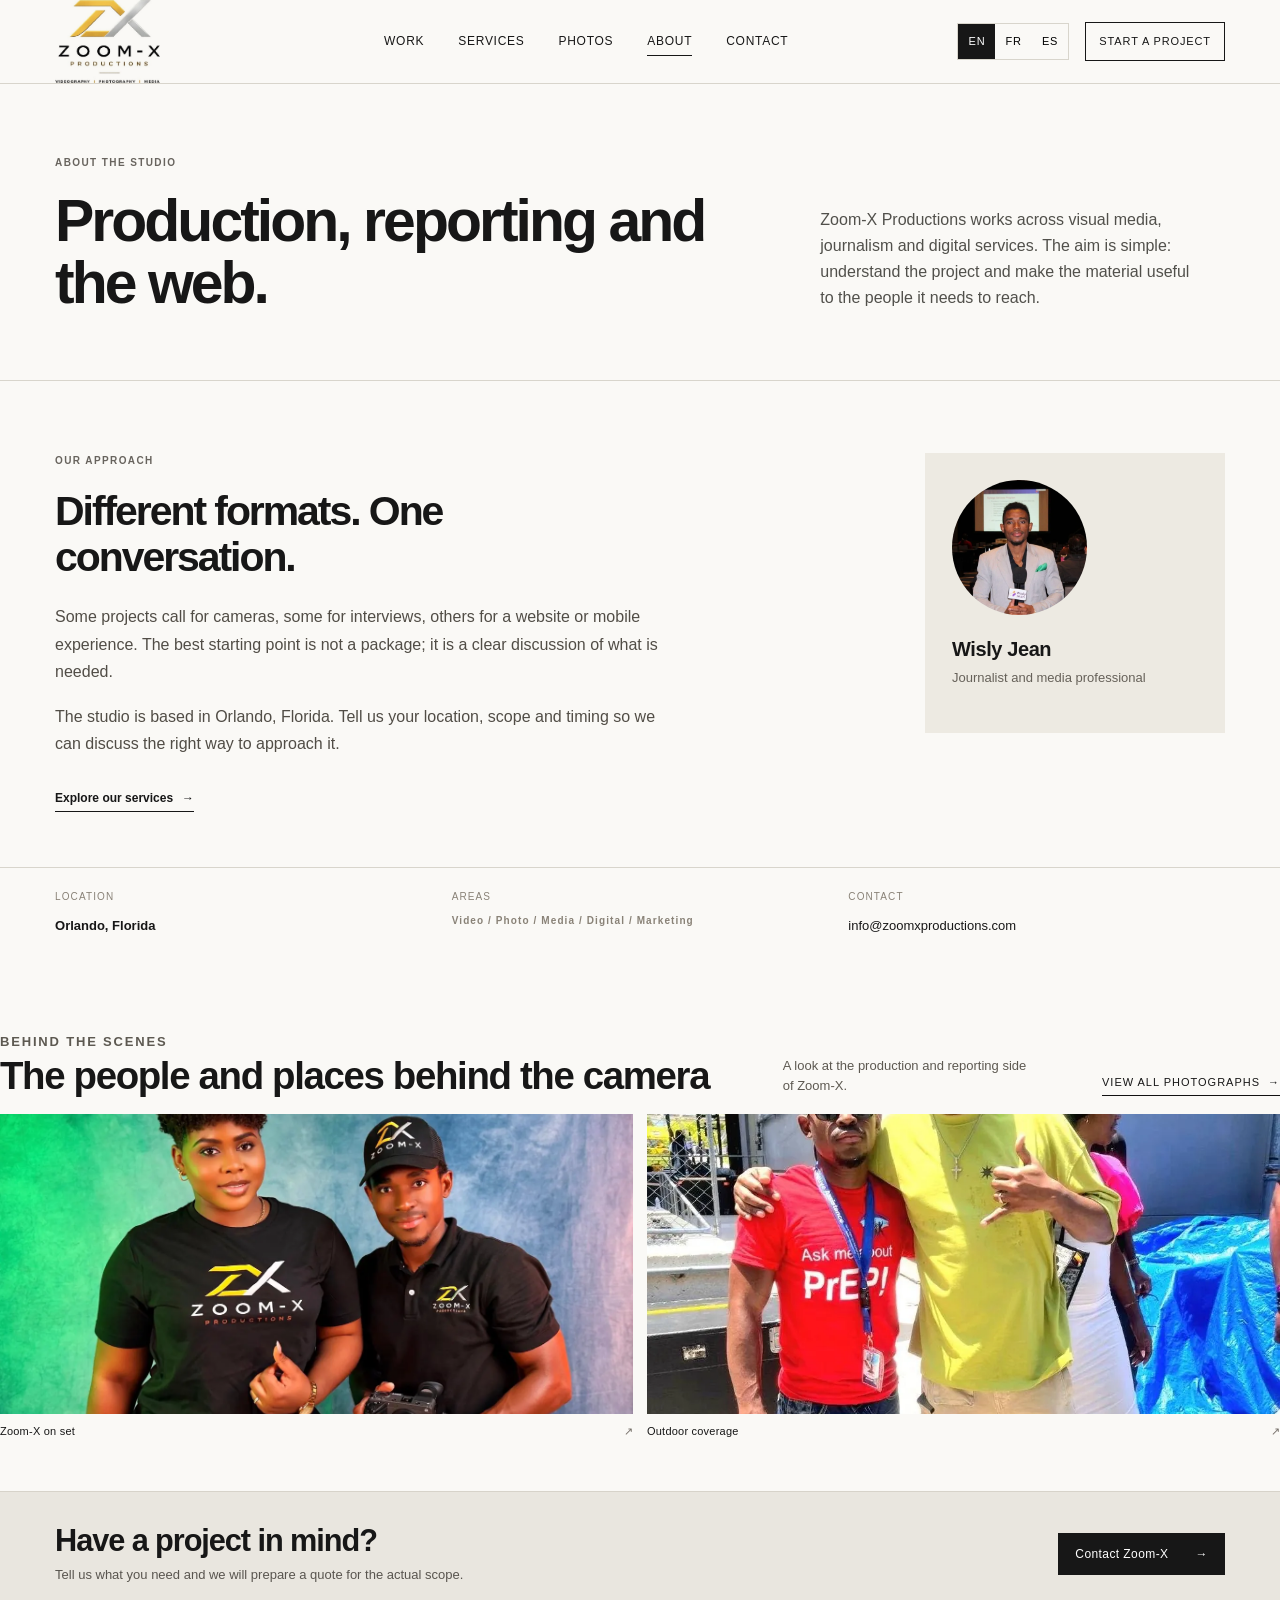
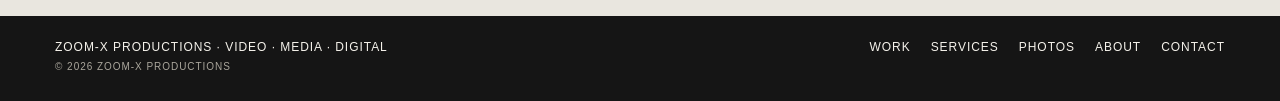
==== commit 05413bc2: "Add authentic Zoom-X photo journal and ten production photos" ====
--- a/about.html
+++ b/about.html
@@ -1,10 +1,11 @@
-<!doctype html><html lang="en"><head><meta charset="utf-8"><meta name="viewport" content="width=device-width,initial-scale=1"><meta name="theme-color" content="#f2f0ea"><meta name="description" content="Zoom-X Productions — video, photography, journalism, websites, apps and marketing."><title>About | Zoom-X Productions</title><link rel="stylesheet" href="assets/site.css"><link rel="stylesheet" href="assets/site-v4.css"></head><body><header class="topbar"><div class="shell nav">
-  <a class="brand" href="index.html" aria-label="Zoom-X Productions"><img src="assets/zoomx-logo.svg" alt="Zoom-X Productions"></a>
-  <nav class="navlinks" aria-label="Primary">
-   <a class="" href="work.html" data-i18n="nav.work">Work</a>
-   <a class="" href="services.html" data-i18n="nav.services">Services</a>
-   <a class="active" href="about.html" data-i18n="nav.about">About</a>
-   <a class="" href="contact.html" data-i18n="nav.contact">Contact</a>
-  </nav>
-  <div class="navright"><div class="lang"><button data-lang="en">EN</button><button data-lang="fr">FR</button><button data-lang="es">ES</button></div><a class="quote-link" href="contact.html" data-i18n="nav.quote">Start a project</a><button class="menu-btn" aria-label="Menu">☰</button></div>
- </div></header><main><section class="v4-page-header"><div class="shell v4-page-head-grid"><div><p class="v4-eyebrow"><span data-i18n="v4.about.label">ABOUT THE STUDIO</span></p><h1 data-i18n="v4.about.title">Production, reporting and the web.</h1></div><p><span data-i18n="v4.about.intro">Zoom-X Productions works across visual media, journalism and digital services. The aim is simple: understand the project and make the material useful to the people it needs to reach.</span></p></div></section><section class="v4-section v4-about"><div class="shell v4-about-grid"><article><p class="v4-eyebrow"><span data-i18n="v4.about.whatLabel">OUR APPROACH</span></p><h2 data-i18n="v4.about.heading">Different formats. One conversation.</h2><p><span data-i18n="v4.about.body1">Some projects call for cameras, some for interviews, others for a website or mobile experience. The best starting point is not a package; it is a clear discussion of what is needed.</span></p><p><span data-i18n="v4.about.body2">The studio is based in Orlando, Florida. Tell us your location, scope and timing so we can discuss the right way to approach it.</span></p><a class="v4-inline-link" href="services.html"><span data-i18n="v4.about.services">Explore our services</span> &rarr;</a></article><aside class="v4-person-panel"><img src="assets/wisly-portrait.jpg" alt="Wisly Jean" loading="lazy"><div><strong>Wisly Jean</strong><span><span data-i18n="v4.about.personTitle">Journalist and media professional</span></span></div><p><span data-i18n="v4.about.photoNote">Profile photograph from the supplied Facebook reference.</span></p></aside></div><div class="shell v4-about-bottom"><div><span><span data-i18n="v4.about.where">LOCATION</span></span><strong>Orlando, Florida</strong></div><div><span><span data-i18n="v4.about.fields">AREAS</span></span><strong><span data-i18n="v4.about.fieldsValue">Video / Photo / Media / Digital / Marketing</span></strong></div><div><span><span data-i18n="v4.about.contact">CONTACT</span></span><a href="mailto:info@zoomxproductions.com">info@zoomxproductions.com</a></div></div></section><section class="v4-contact-strip"><div class="shell v4-contact-inner"><div><h2 data-i18n="v4.strip.title">Have a project in mind?</h2><p data-i18n="v4.strip.copy">Tell us what you need and we will prepare a quote for the actual scope.</p></div><a class="v4-button" href="contact.html"><span data-i18n="v4.strip.button">Contact Zoom-X</span> <span>&rarr;</span></a></div></section></main><footer class="footer"><div class="shell footer-grid"><div><div data-i18n="footer.line">Zoom-X Productions · Video · Media · Digital</div><small>© <span data-year></span> Zoom-X Productions</small></div><div class="footer-links"><a href="work.html" data-i18n="nav.work">Work</a><a href="services.html" data-i18n="nav.services">Services</a><a href="about.html" data-i18n="nav.about">About</a><a href="contact.html" data-i18n="nav.contact">Contact</a></div></div></footer><script src="assets/i18n-en.js"></script><script src="assets/i18n-fr.js"></script><script src="assets/i18n-es.js"></script><script src="assets/i18n-v4.js"></script><script src="assets/site-v4.js"></script><script src="assets/site.js"></script></body></html>+<!DOCTYPE html>
+<html lang="en"><head><meta charset="utf-8"/><meta content="width=device-width,initial-scale=1" name="viewport"/><meta content="#f2f0ea" name="theme-color"/><meta content="Zoom-X Productions — video, photography, journalism, websites, apps and marketing." name="description"/><title>About | Zoom-X Productions</title><link href="assets/site.css" rel="stylesheet"/><link href="assets/site-v4.css" rel="stylesheet"/></head><body><header class="topbar"><div class="shell nav">
+<a aria-label="Zoom-X Productions" class="brand" href="index.html"><img alt="Zoom-X Productions" src="assets/zoomx-logo.svg"/></a>
+<nav aria-label="Primary" class="navlinks">
+<a class="" data-i18n="nav.work" href="work.html">Work</a>
+<a class="" data-i18n="nav.services" href="services.html">Services</a>
+<a data-i18n="zx.nav.gallery" href="gallery.html">Photos</a><a class="active" data-i18n="nav.about" href="about.html">About</a>
+<a class="" data-i18n="nav.contact" href="contact.html">Contact</a>
+</nav>
+<div class="navright"><div class="lang"><button data-lang="en">EN</button><button data-lang="fr">FR</button><button data-lang="es">ES</button></div><a class="quote-link" data-i18n="nav.quote" href="contact.html">Start a project</a><button aria-label="Menu" class="menu-btn">☰</button></div>
+</div></header><main><section class="v4-page-header"><div class="shell v4-page-head-grid"><div><p class="v4-eyebrow"><span data-i18n="v4.about.label">ABOUT THE STUDIO</span></p><h1 data-i18n="v4.about.title">Production, reporting and the web.</h1></div><p><span data-i18n="v4.about.intro">Zoom-X Productions works across visual media, journalism and digital services. The aim is simple: understand the project and make the material useful to the people it needs to reach.</span></p></div></section><section class="v4-section v4-about"><div class="shell v4-about-grid"><article><p class="v4-eyebrow"><span data-i18n="v4.about.whatLabel">OUR APPROACH</span></p><h2 data-i18n="v4.about.heading">Different formats. One conversation.</h2><p><span data-i18n="v4.about.body1">Some projects call for cameras, some for interviews, others for a website or mobile experience. The best starting point is not a package; it is a clear discussion of what is needed.</span></p><p><span data-i18n="v4.about.body2">The studio is based in Orlando, Florida. Tell us your location, scope and timing so we can discuss the right way to approach it.</span></p><a class="v4-inline-link" href="services.html"><span data-i18n="v4.about.services">Explore our services</span> →</a></article><aside class="v4-person-panel"><img alt="Wisly Jean holding a microphone at a conference" height="853" loading="lazy" src="assets/gallery/press-conference.webp" width="853"/><div><strong>Wisly Jean</strong><span><span data-i18n="v4.about.personTitle">Journalist and media professional</span></span></div><p></p></aside></div><div class="shell v4-about-bottom"><div><span><span data-i18n="v4.about.where">LOCATION</span></span><strong>Orlando, Florida</strong></div><div><span><span data-i18n="v4.about.fields">AREAS</span></span><strong><span data-i18n="v4.about.fieldsValue">Video / Photo / Media / Digital / Marketing</span></strong></div><div><span><span data-i18n="v4.about.contact">CONTACT</span></span><a href="mailto:info@zoomxproductions.com">info@zoomxproductions.com</a></div></div></section><div class="shell zx-about-strip"><div class="zx-strip-heading"><div><p class="v4-eyebrow" data-i18n="zx.about.label">BEHIND THE SCENES</p><h2 data-i18n="zx.about.title">The people and places behind the camera</h2></div><p data-i18n="zx.about.intro">A look at the production and reporting side of Zoom-X.</p><a class="zx-strip-link" href="gallery.html"><span data-i18n="zx.about.link">View all photographs</span> →</a></div><div class="zx-photo-grid zx-two"><a aria-label="Open photo" class="zx-photo-tile" href="assets/gallery/zoomx-production-team.webp" rel="noopener noreferrer" target="_blank"><figure><img alt="Zoom-X Productions staff in branded clothing with a camera" decoding="async" height="1013" loading="lazy" src="assets/gallery/zoomx-production-team.webp" width="1350"/><figcaption><span data-i18n="zx.photo.team">Zoom-X on set</span><span aria-hidden="true">↗</span></figcaption></figure></a><a aria-label="Open photo" class="zx-photo-tile" href="assets/gallery/on-location-reporting.webp" rel="noopener noreferrer" target="_blank"><figure><img alt="Two people photographed at an outdoor event" decoding="async" height="1280" loading="lazy" src="assets/gallery/on-location-reporting.webp" width="960"/><figcaption><span data-i18n="zx.photo.location">Outdoor coverage</span><span aria-hidden="true">↗</span></figcaption></figure></a></div></div><section class="v4-contact-strip"><div class="shell v4-contact-inner"><div><h2 data-i18n="v4.strip.title">Have a project in mind?</h2><p data-i18n="v4.strip.copy">Tell us what you need and we will prepare a quote for the actual scope.</p></div><a class="v4-button" href="contact.html"><span data-i18n="v4.strip.button">Contact Zoom-X</span> <span>→</span></a></div></section></main><footer class="footer"><div class="shell footer-grid"><div><div data-i18n="footer.line">Zoom-X Productions · Video · Media · Digital</div><small>© <span data-year=""></span> Zoom-X Productions</small></div><div class="footer-links"><a data-i18n="nav.work" href="work.html">Work</a><a data-i18n="nav.services" href="services.html">Services</a><a data-i18n="zx.nav.gallery" href="gallery.html">Photos</a><a data-i18n="nav.about" href="about.html">About</a><a data-i18n="nav.contact" href="contact.html">Contact</a></div></div></footer><script src="assets/i18n-en.js"></script><script src="assets/i18n-fr.js"></script><script src="assets/i18n-es.js"></script><script src="assets/i18n-v4.js"></script><script src="assets/site-v4.js"></script><script src="assets/site.js"></script></body></html>
--- a/assets/site-v4.css
+++ b/assets/site-v4.css
@@ -208,3 +208,65 @@
  .v4-person-aside .v4-profile-note{margin:13px 0 16px}
  .v4-contact-inner{flex-direction:column;align-items:flex-start;gap:18px}
 }
+
+/* Real Zoom-X photography: restrained editorial treatments */
+.zx-hero-photo{margin:15px 0 0}
+.zx-hero-photo a{display:block;overflow:hidden;background:#d4d0c8}
+.zx-hero-photo img{display:block;width:100%;aspect-ratio:16/10;object-fit:cover;object-position:center 41%;transition:transform .25s ease}
+.zx-hero-photo a:hover img{transform:scale(1.025)}
+.zx-hero-photo figcaption{display:flex;align-items:center;justify-content:space-between;gap:12px;margin-top:10px;font-size:10px;letter-spacing:.07em;text-transform:uppercase;color:#514c46}
+.zx-hero-photo figcaption a{color:#141414;text-decoration:underline;text-underline-offset:4px;background:transparent}
+.zx-hero-person{display:grid;grid-template-columns:auto 1fr;align-items:baseline;gap:12px;padding:18px 0 6px;border-top:1px solid var(--line);margin-top:17px}
+.zx-hero-person strong{font-size:15px}
+.zx-hero-person small{font-size:11px;color:#625e58}
+.zx-home-strip,.zx-work-strip,.zx-about-strip,.zx-service-strip{border-top:1px solid var(--line);padding:42px 0}
+.zx-strip-heading{display:flex;align-items:end;justify-content:space-between;gap:22px;margin-bottom:18px}
+.zx-strip-heading h2{font-size:clamp(26px,3vw,42px);line-height:1.08;letter-spacing:-.035em;font-weight:600;margin:3px 0 0}
+.zx-strip-heading p{font-size:13px;color:#5d5951;margin:0;max-width:34ch}
+.zx-photo-grid{display:grid;gap:14px;grid-template-columns:repeat(3,minmax(0,1fr))}
+.zx-photo-grid.zx-two{grid-template-columns:repeat(2,minmax(0,1fr))}
+.zx-photo-tile{display:block;min-width:0;color:inherit}
+.zx-photo-tile figure{margin:0}
+.zx-photo-tile img{display:block;width:100%;height:clamp(180px,19vw,280px);object-fit:cover;object-position:center 38%;background:#dfdcd5;transition:filter .2s ease}
+.zx-photo-tile:hover img{filter:brightness(.93)}
+.zx-photo-tile figcaption{display:flex;justify-content:space-between;align-items:baseline;gap:12px;padding-top:9px;font-size:11px;letter-spacing:.02em}
+.zx-photo-tile figcaption span:last-child{color:#77716a}
+.zx-gallery-intro{padding:58px 0 36px;border-bottom:1px solid var(--line)}
+.zx-gallery-intro-grid{display:grid;grid-template-columns:1.4fr .6fr;align-items:end;gap:36px}
+.zx-gallery-intro h1{margin:9px 0 0;font-size:clamp(44px,5.4vw,79px);letter-spacing:-.052em;line-height:.98;font-weight:600;max-width:15ch}
+.zx-gallery-intro-grid>p{font-size:15px;line-height:1.6;color:#57534d;margin:0;max-width:44ch}
+.zx-gallery-collection{padding:43px 0 78px}
+.zx-gallery-grid{display:grid;grid-template-columns:repeat(4,minmax(0,1fr));gap:26px 14px}
+.zx-gallery-grid .zx-photo-tile img{height:auto;aspect-ratio:4/5;object-position:center 28%}
+.zx-gallery-grid .zx-photo-tile:first-child img{object-position:center center}
+.zx-gallery-grid .zx-photo-tile figcaption{font-size:11px}
+.zx-gallery-note{font-size:11px;line-height:1.6;color:#79736a;border-top:1px solid var(--line);padding-top:16px;margin:37px 0 0;max-width:70ch}
+.zx-strip-link{display:inline-flex;gap:8px;align-items:center;text-transform:uppercase;letter-spacing:.09em;font-size:11px;border-bottom:1px solid #111;padding-bottom:4px;white-space:nowrap}
+.zx-about-strip{border-top:0;padding-top:14px;padding-bottom:50px}
+.zx-about-strip .zx-photo-tile img{height:300px}
+.zx-service-strip{padding-block:38px 45px;background:#ece9e2}
+.zx-service-strip .zx-photo-tile img{height:250px}
+@media(max-width:1024px){.zx-gallery-grid{grid-template-columns:repeat(3,minmax(0,1fr))}.zx-gallery-intro-grid{grid-template-columns:1fr 1fr}}
+@media(max-width:700px){
+ .zx-hero-photo img{aspect-ratio:16/9}
+ .zx-hero-person{grid-template-columns:1fr;gap:2px}
+ .zx-home-strip,.zx-work-strip,.zx-about-strip,.zx-service-strip{padding:25px 0 32px}
+ .zx-strip-heading{align-items:start;flex-direction:column;gap:10px}
+ .zx-strip-heading h2{font-size:28px}
+ .zx-photo-grid{grid-template-columns:repeat(2,minmax(0,1fr));gap:10px}
+ .zx-photo-grid.zx-two{grid-template-columns:repeat(2,minmax(0,1fr))}
+ .zx-photo-tile img{height:180px}
+ .zx-about-strip .zx-photo-tile img,.zx-service-strip .zx-photo-tile img{height:170px}
+ .zx-gallery-intro{padding:34px 0}
+ .zx-gallery-intro-grid{grid-template-columns:1fr;gap:15px}
+ .zx-gallery-intro h1{font-size:42px}
+ .zx-gallery-collection{padding:27px 0 60px}
+ .zx-gallery-grid{grid-template-columns:repeat(2,minmax(0,1fr));gap:22px 11px}
+ .zx-gallery-grid .zx-photo-tile figcaption{font-size:10px}
+ .zx-gallery-note{margin-top:28px}
+}
+@media(max-width:350px){.zx-gallery-grid{grid-template-columns:1fr}.zx-photo-grid{grid-template-columns:1fr}}
+@media(prefers-reduced-motion:reduce){.zx-hero-photo img,.zx-photo-tile img{transition:none}}
+/* Limit the brand photograph in the homepage sidebar. */
+.zx-hero-photo img{height:235px;max-height:235px;aspect-ratio:auto;object-fit:cover;object-position:center 39%}
+@media(max-width:700px){.zx-hero-photo img{height:225px;max-height:225px}}
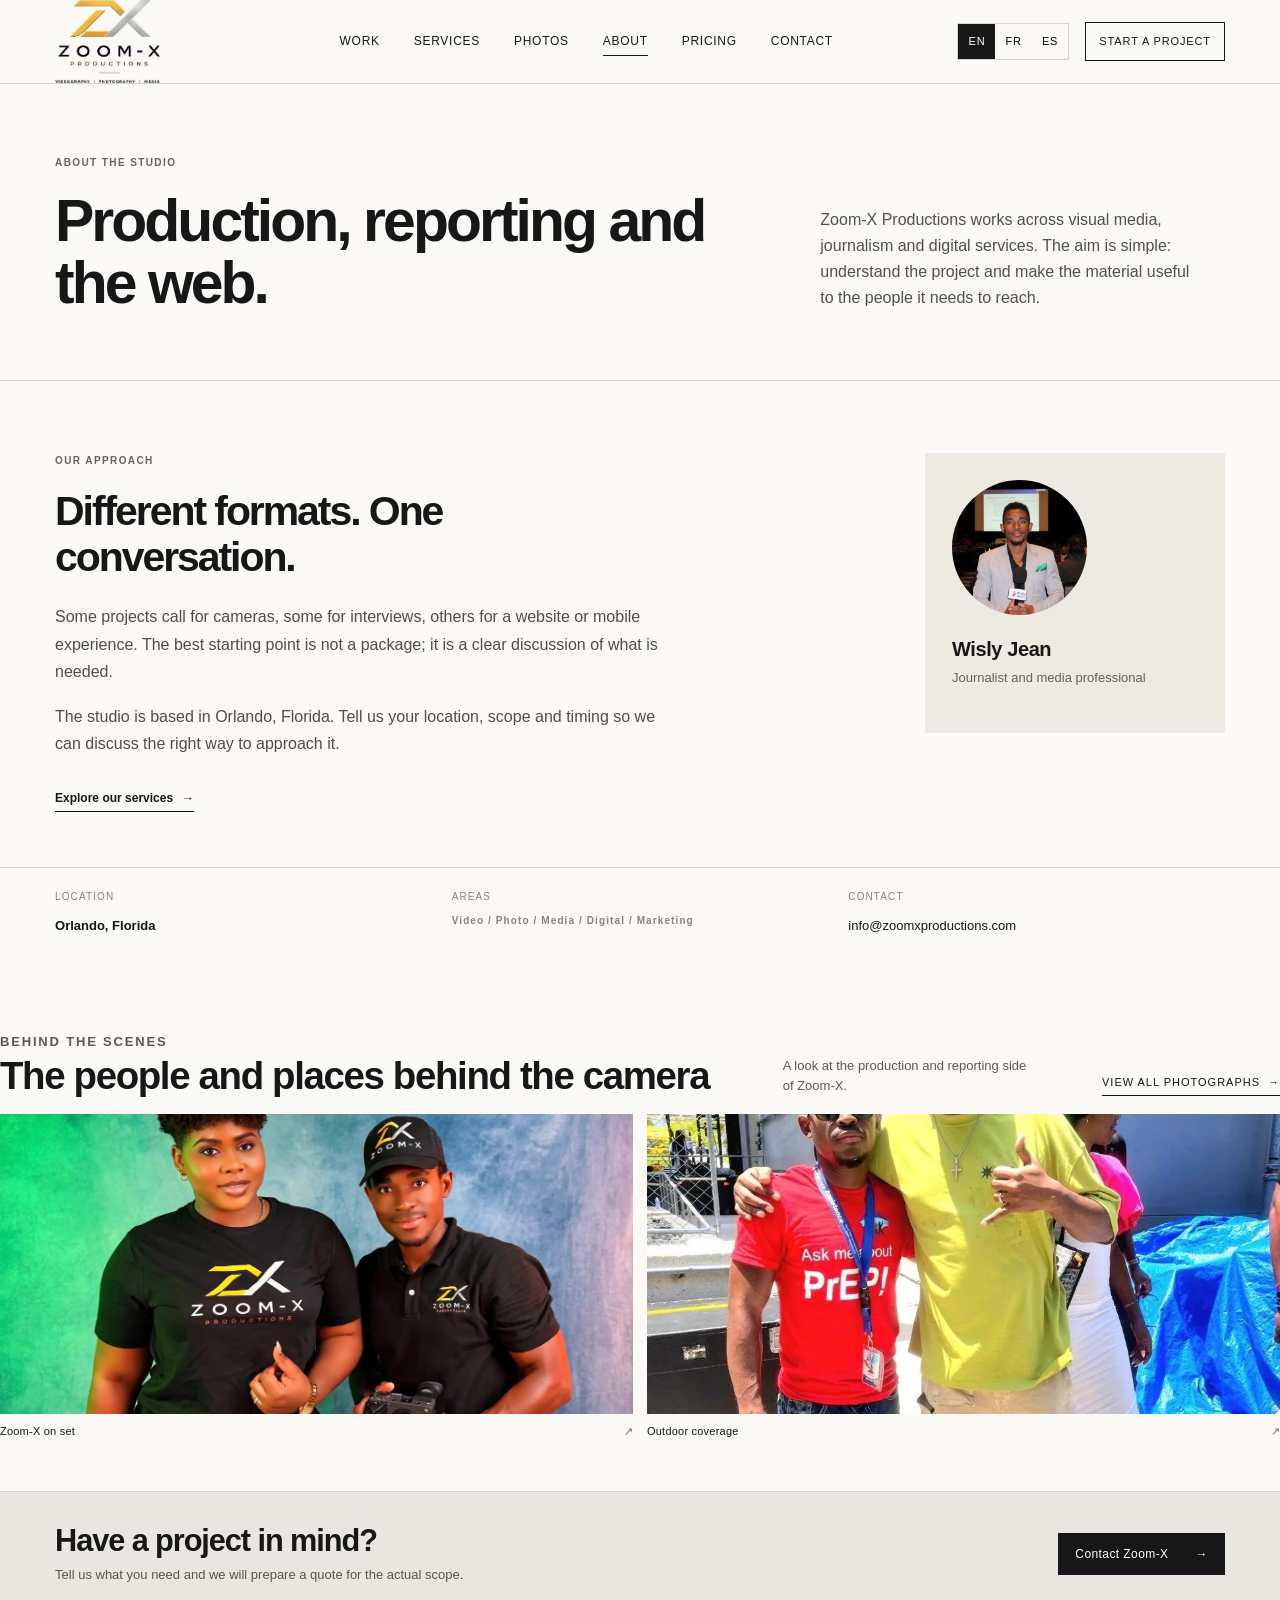
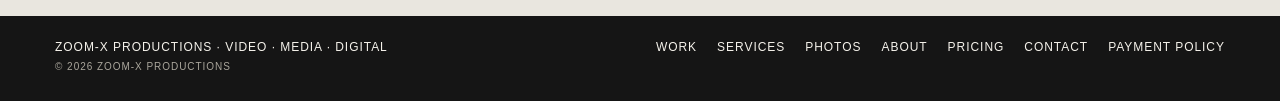
==== commit 4c2a32da: "Cache-bust Zoom-X mobile styles" ====
--- a/about.html
+++ b/about.html
@@ -1,5 +1,5 @@
 <!DOCTYPE html>
-<html lang="en"><head><meta charset="utf-8"/><meta content="width=device-width,initial-scale=1" name="viewport"/><meta content="#f2f0ea" name="theme-color"/><meta content="Zoom-X Productions — video, photography, journalism, websites, apps and marketing." name="description"/><title>About | Zoom-X Productions</title><link href="assets/site.css" rel="stylesheet"/><link href="assets/site-v4.css" rel="stylesheet"/></head><body><header class="topbar"><div class="shell nav">
+<html lang="en"><head><meta charset="utf-8"/><meta content="width=device-width,initial-scale=1" name="viewport"/><meta content="#f2f0ea" name="theme-color"/><meta content="Zoom-X Productions — video, photography, journalism, websites, apps and marketing." name="description"/><title>About | Zoom-X Productions</title><link href="assets/site.css?v=20261030-2" rel="stylesheet"/><link href="assets/site-v4.css?v=20261030-2" rel="stylesheet"/></head><body><header class="topbar"><div class="shell nav">
 <a aria-label="Zoom-X Productions" class="brand" href="index.html"><img alt="Zoom-X Productions" src="assets/zoomx-logo.svg"/></a>
 <nav aria-label="Primary" class="navlinks">
 <a class="" data-i18n="nav.work" href="work.html">Work</a>
@@ -8,4 +8,4 @@
 <a class="" data-i18n="nav.contact" href="contact.html">Contact</a>
 </nav>
 <div class="navright"><div class="lang"><button data-lang="en">EN</button><button data-lang="fr">FR</button><button data-lang="es">ES</button></div><a class="quote-link" data-i18n="nav.quote" href="contact.html">Start a project</a><button aria-label="Menu" class="menu-btn">☰</button></div>
-</div></header><main><section class="v4-page-header"><div class="shell v4-page-head-grid"><div><p class="v4-eyebrow"><span data-i18n="v4.about.label">ABOUT THE STUDIO</span></p><h1 data-i18n="v4.about.title">Production, reporting and the web.</h1></div><p><span data-i18n="v4.about.intro">Zoom-X Productions works across visual media, journalism and digital services. The aim is simple: understand the project and make the material useful to the people it needs to reach.</span></p></div></section><section class="v4-section v4-about"><div class="shell v4-about-grid"><article><p class="v4-eyebrow"><span data-i18n="v4.about.whatLabel">OUR APPROACH</span></p><h2 data-i18n="v4.about.heading">Different formats. One conversation.</h2><p><span data-i18n="v4.about.body1">Some projects call for cameras, some for interviews, others for a website or mobile experience. The best starting point is not a package; it is a clear discussion of what is needed.</span></p><p><span data-i18n="v4.about.body2">The studio is based in Orlando, Florida. Tell us your location, scope and timing so we can discuss the right way to approach it.</span></p><a class="v4-inline-link" href="services.html"><span data-i18n="v4.about.services">Explore our services</span> →</a></article><aside class="v4-person-panel"><img alt="Wisly Jean holding a microphone at a conference" height="853" loading="lazy" src="assets/gallery/press-conference.webp" width="853"/><div><strong>Wisly Jean</strong><span><span data-i18n="v4.about.personTitle">Journalist and media professional</span></span></div><p></p></aside></div><div class="shell v4-about-bottom"><div><span><span data-i18n="v4.about.where">LOCATION</span></span><strong>Orlando, Florida</strong></div><div><span><span data-i18n="v4.about.fields">AREAS</span></span><strong><span data-i18n="v4.about.fieldsValue">Video / Photo / Media / Digital / Marketing</span></strong></div><div><span><span data-i18n="v4.about.contact">CONTACT</span></span><a href="mailto:info@zoomxproductions.com">info@zoomxproductions.com</a></div></div></section><div class="shell zx-about-strip"><div class="zx-strip-heading"><div><p class="v4-eyebrow" data-i18n="zx.about.label">BEHIND THE SCENES</p><h2 data-i18n="zx.about.title">The people and places behind the camera</h2></div><p data-i18n="zx.about.intro">A look at the production and reporting side of Zoom-X.</p><a class="zx-strip-link" href="gallery.html"><span data-i18n="zx.about.link">View all photographs</span> →</a></div><div class="zx-photo-grid zx-two"><a aria-label="Open photo" class="zx-photo-tile" href="assets/gallery/zoomx-production-team.webp" rel="noopener noreferrer" target="_blank"><figure><img alt="Zoom-X Productions staff in branded clothing with a camera" decoding="async" height="1013" loading="lazy" src="assets/gallery/zoomx-production-team.webp" width="1350"/><figcaption><span data-i18n="zx.photo.team">Zoom-X on set</span><span aria-hidden="true">↗</span></figcaption></figure></a><a aria-label="Open photo" class="zx-photo-tile" href="assets/gallery/on-location-reporting.webp" rel="noopener noreferrer" target="_blank"><figure><img alt="Two people photographed at an outdoor event" decoding="async" height="1280" loading="lazy" src="assets/gallery/on-location-reporting.webp" width="960"/><figcaption><span data-i18n="zx.photo.location">Outdoor coverage</span><span aria-hidden="true">↗</span></figcaption></figure></a></div></div><section class="v4-contact-strip"><div class="shell v4-contact-inner"><div><h2 data-i18n="v4.strip.title">Have a project in mind?</h2><p data-i18n="v4.strip.copy">Tell us what you need and we will prepare a quote for the actual scope.</p></div><a class="v4-button" href="contact.html"><span data-i18n="v4.strip.button">Contact Zoom-X</span> <span>→</span></a></div></section></main><footer class="footer"><div class="shell footer-grid"><div><div data-i18n="footer.line">Zoom-X Productions · Video · Media · Digital</div><small>© <span data-year=""></span> Zoom-X Productions</small></div><div class="footer-links"><a data-i18n="nav.work" href="work.html">Work</a><a data-i18n="nav.services" href="services.html">Services</a><a data-i18n="zx.nav.gallery" href="gallery.html">Photos</a><a data-i18n="nav.about" href="about.html">About</a><a data-i18n="nav.contact" href="contact.html">Contact</a></div></div></footer><script src="assets/i18n-en.js"></script><script src="assets/i18n-fr.js"></script><script src="assets/i18n-es.js"></script><script src="assets/i18n-v4.js"></script><script src="assets/site-v4.js"></script><script src="assets/site.js"></script></body></html>+</div></header><main><section class="v4-page-header"><div class="shell v4-page-head-grid"><div><p class="v4-eyebrow"><span data-i18n="v4.about.label">ABOUT THE STUDIO</span></p><h1 data-i18n="v4.about.title">Production, reporting and the web.</h1></div><p><span data-i18n="v4.about.intro">Zoom-X Productions works across visual media, journalism and digital services. The aim is simple: understand the project and make the material useful to the people it needs to reach.</span></p></div></section><section class="v4-section v4-about"><div class="shell v4-about-grid"><article><p class="v4-eyebrow"><span data-i18n="v4.about.whatLabel">OUR APPROACH</span></p><h2 data-i18n="v4.about.heading">Different formats. One conversation.</h2><p><span data-i18n="v4.about.body1">Some projects call for cameras, some for interviews, others for a website or mobile experience. The best starting point is not a package; it is a clear discussion of what is needed.</span></p><p><span data-i18n="v4.about.body2">The studio is based in Orlando, Florida. Tell us your location, scope and timing so we can discuss the right way to approach it.</span></p><a class="v4-inline-link" href="services.html"><span data-i18n="v4.about.services">Explore our services</span> →</a></article><aside class="v4-person-panel"><img alt="Wisly Jean holding a microphone at a conference" height="853" loading="lazy" src="assets/gallery/press-conference.webp" width="853"/><div><strong>Wisly Jean</strong><span><span data-i18n="v4.about.personTitle">Journalist and media professional</span></span></div><p></p></aside></div><div class="shell v4-about-bottom"><div><span><span data-i18n="v4.about.where">LOCATION</span></span><strong>Orlando, Florida</strong></div><div><span><span data-i18n="v4.about.fields">AREAS</span></span><strong><span data-i18n="v4.about.fieldsValue">Video / Photo / Media / Digital / Marketing</span></strong></div><div><span><span data-i18n="v4.about.contact">CONTACT</span></span><a href="mailto:info@zoomxproductions.com">info@zoomxproductions.com</a></div></div></section><div class="shell zx-about-strip"><div class="zx-strip-heading"><div><p class="v4-eyebrow" data-i18n="zx.about.label">BEHIND THE SCENES</p><h2 data-i18n="zx.about.title">The people and places behind the camera</h2></div><p data-i18n="zx.about.intro">A look at the production and reporting side of Zoom-X.</p><a class="zx-strip-link" href="gallery.html"><span data-i18n="zx.about.link">View all photographs</span> →</a></div><div class="zx-photo-grid zx-two"><a aria-label="Open photo" class="zx-photo-tile" href="assets/gallery/zoomx-production-team.webp" rel="noopener noreferrer" target="_blank"><figure><img alt="Zoom-X Productions staff in branded clothing with a camera" decoding="async" height="1013" loading="lazy" src="assets/gallery/zoomx-production-team.webp" width="1350"/><figcaption><span data-i18n="zx.photo.team">Zoom-X on set</span><span aria-hidden="true">↗</span></figcaption></figure></a><a aria-label="Open photo" class="zx-photo-tile" href="assets/gallery/on-location-reporting.webp" rel="noopener noreferrer" target="_blank"><figure><img alt="Two people photographed at an outdoor event" decoding="async" height="1280" loading="lazy" src="assets/gallery/on-location-reporting.webp" width="960"/><figcaption><span data-i18n="zx.photo.location">Outdoor coverage</span><span aria-hidden="true">↗</span></figcaption></figure></a></div></div><section class="v4-contact-strip"><div class="shell v4-contact-inner"><div><h2 data-i18n="v4.strip.title">Have a project in mind?</h2><p data-i18n="v4.strip.copy">Tell us what you need and we will prepare a quote for the actual scope.</p></div><a class="v4-button" href="contact.html"><span data-i18n="v4.strip.button">Contact Zoom-X</span> <span>→</span></a></div></section></main><footer class="footer"><div class="shell footer-grid"><div><div data-i18n="footer.line">Zoom-X Productions · Video · Media · Digital</div><small>© <span data-year=""></span> Zoom-X Productions</small></div><div class="footer-links"><a data-i18n="nav.work" href="work.html">Work</a><a data-i18n="nav.services" href="services.html">Services</a><a data-i18n="zx.nav.gallery" href="gallery.html">Photos</a><a data-i18n="nav.about" href="about.html">About</a><a data-i18n="nav.contact" href="contact.html">Contact</a></div></div></footer><script src="assets/i18n-en.js"></script><script src="assets/i18n-fr.js"></script><script src="assets/i18n-es.js"></script><script src="assets/i18n-v4.js?v=20261030-2"></script><script src="assets/site-v4.js?v=20261030-2"></script><script src="assets/site.js?v=20261030-2"></script></body></html>
--- a/assets/site-v4.css
+++ b/assets/site-v4.css
@@ -270,3 +270,233 @@
 /* Limit the brand photograph in the homepage sidebar. */
 .zx-hero-photo img{height:235px;max-height:235px;aspect-ratio:auto;object-fit:cover;object-position:center 39%}
 @media(max-width:700px){.zx-hero-photo img{height:225px;max-height:225px}}
+
+
+/* Zoom-X v5 — direct, editorial sales site. No gradients, rounded cards, shadows or faux-AI effects. */
+.z5-hero{border-bottom:1px solid var(--line);background:#f7f6f2}
+.z5-hero-grid{display:grid;grid-template-columns:minmax(0,.92fr) minmax(380px,1.08fr);gap:clamp(42px,6vw,92px);padding-top:clamp(56px,7vw,94px);padding-bottom:42px;align-items:center}
+.z5-kicker{margin:0 0 18px;font-size:10px;line-height:1.35;letter-spacing:.15em;font-weight:700;color:#6d6962}
+.z5-hero-copy h1{margin:0;max-width:750px;font-size:clamp(48px,6vw,88px);font-weight:600;line-height:.94;letter-spacing:-.067em}
+.z5-lede{max-width:620px;margin:28px 0 30px;font-size:17px;line-height:1.62;color:#4d4943}
+.z5-actions{display:flex;gap:20px;align-items:center;flex-wrap:wrap}
+.z5-primary{display:inline-flex;align-items:center;justify-content:space-between;gap:34px;background:#111;color:#fff;padding:14px 17px;font-size:12px;font-weight:700;letter-spacing:.03em}
+.z5-secondary{display:inline-flex;gap:10px;align-items:center;border-bottom:1px solid #111;padding-bottom:4px;font-size:12px;font-weight:700}
+.z5-hero-media{margin:0}
+.z5-hero-media img{display:block;width:100%;height:min(57vw,650px);max-height:650px;min-height:470px;object-fit:cover;object-position:center 38%;background:#ddd9d1}
+.z5-hero-media figcaption{display:flex;justify-content:space-between;gap:15px;margin-top:9px;font-size:10px;letter-spacing:.1em;color:#5f5a53}
+.z5-hero-media figcaption a{color:#111;text-decoration:underline;text-underline-offset:4px}
+.z5-price-ribbon{border-top:1px solid var(--line);padding-top:18px;padding-bottom:22px}
+.z5-price-ribbon>p{margin:0 0 13px;font-size:9px;letter-spacing:.15em;font-weight:700;color:#77716a}
+.z5-price-list{display:grid;grid-template-columns:repeat(6,1fr);border-top:1px solid var(--line);border-left:1px solid var(--line)}
+.z5-price-list a{display:flex;min-height:82px;flex-direction:column;justify-content:space-between;padding:13px 14px;border-right:1px solid var(--line);border-bottom:1px solid var(--line);transition:background .15s}
+.z5-price-list a:hover{background:#eeece6}
+.z5-price-list span{font-size:10px;line-height:1.3;color:#5c5750;text-transform:uppercase;letter-spacing:.06em}
+.z5-price-list strong{font-size:19px;letter-spacing:-.03em}
+.z5-section{padding:80px 0}
+.z5-section-head{display:grid;grid-template-columns:minmax(0,.42fr) minmax(0,1.1fr) minmax(250px,.7fr);gap:35px;align-items:end;margin-bottom:34px}
+.z5-section-head .z5-kicker{margin-bottom:6px}
+.z5-section-head h2{margin:0;font-size:clamp(34px,4vw,58px);line-height:1;letter-spacing:-.055em;font-weight:600}
+.z5-section-head>p:last-child{margin:0;max-width:420px;font-size:14px;line-height:1.65;color:#5d5851}
+.z5-service-index{border-top:1px solid #aaa59c}
+.z5-service-row{display:grid;grid-template-columns:44px minmax(0,1fr) 145px 25px;gap:24px;align-items:center;padding:24px 4px 24px 0;border-bottom:1px solid var(--line)}
+.z5-service-row:hover h3{text-decoration:underline;text-underline-offset:5px}
+.z5-service-row .z5-no{font-size:10px;font-weight:700;color:#a7812d}
+.z5-service-row h3{margin:0 0 6px;font-size:26px;line-height:1.1;letter-spacing:-.035em;font-weight:600}
+.z5-service-row p{margin:0;max-width:690px;font-size:13px;line-height:1.5;color:#69635c}
+.z5-service-row>strong{text-align:right;font-size:14px;font-weight:700}
+.z5-arrow{font-size:18px;text-align:right}
+.z5-under-index{display:flex;justify-content:flex-end;padding-top:20px}
+.z5-under-index a{font-size:11px;letter-spacing:.09em;font-weight:700;border-bottom:1px solid #111;padding-bottom:4px}
+.z5-work{padding:76px 0 82px;background:#171717;color:#f7f5ef}
+.z5-work .z5-kicker,.z5-work .z5-section-head>p:last-child{color:#aaa69f}
+.z5-work-head{grid-template-columns:1fr .55fr}
+.z5-work-head>div:first-child{grid-column:1}
+.z5-work-head>p{grid-column:2}
+.z5-media-grid{display:grid;grid-template-columns:1fr 1fr 1fr;gap:14px}
+.z5-media-grid a{display:block;color:#fff}
+.z5-media-grid img{display:block;width:100%;height:390px;object-fit:cover;filter:saturate(.9)}
+.z5-media-grid span{display:flex;justify-content:space-between;padding-top:10px;font-size:10px;letter-spacing:.1em;color:#c8c4bd}
+.z5-process{padding:80px 0;border-bottom:1px solid var(--line)}
+.z5-steps{display:grid;grid-template-columns:repeat(4,1fr);border-top:1px solid var(--line);border-left:1px solid var(--line)}
+.z5-steps>div{min-height:220px;padding:18px;border-right:1px solid var(--line);border-bottom:1px solid var(--line)}
+.z5-steps span{display:block;margin-bottom:54px;font-size:10px;color:#9a771f;font-weight:700}
+.z5-steps h3{margin:0 0 10px;font-size:18px;line-height:1.2;letter-spacing:-.025em}
+.z5-steps p{margin:0;font-size:12px;line-height:1.55;color:#69635c}
+.z5-payment{background:#101010;color:#fff;padding:62px 0}
+.z5-payment-grid{display:grid;grid-template-columns:1.05fr .95fr;gap:60px;align-items:start}
+.z5-payment .z5-kicker{color:#aaa}
+.z5-payment h2{font-size:clamp(42px,5vw,72px);line-height:.95;letter-spacing:-.06em;margin:0 0 15px}
+.z5-payment p{color:#c0bdb7;max-width:520px}
+.z5-zelle{border-top:1px solid #4a4a47}
+.z5-zelle>div{display:grid;grid-template-columns:145px 1fr;gap:20px;padding:18px 0;border-bottom:1px solid #4a4a47;align-items:center}
+.z5-zelle span{font-size:9px;letter-spacing:.13em;color:#aaa}
+.z5-zelle strong{font-size:22px;letter-spacing:-.02em;overflow-wrap:anywhere}
+.z5-refund{grid-column:1/-1;margin:4px 0 0;padding-top:20px;border-top:1px solid #4a4a47;font-size:11px!important;line-height:1.6!important;color:#aaa!important}
+.z5-pricing-hero{padding:70px 0 52px;border-bottom:1px solid var(--line)}
+.z5-pricing-hero-grid{display:grid;grid-template-columns:1.3fr .7fr;gap:70px;align-items:end}
+.z5-pricing-hero h1{font-size:clamp(48px,6vw,86px);line-height:.95;letter-spacing:-.065em;margin:0;font-weight:600}
+.z5-pricing-hero p:last-child{font-size:15px;line-height:1.65;color:#55514b;margin:0 0 5px}
+.z5-pricing-nav{position:sticky;top:83px;z-index:5;background:rgba(247,246,242,.97);border-bottom:1px solid var(--line)}
+.z5-pricing-nav .shell{display:flex;gap:22px;overflow:auto;padding-top:13px;padding-bottom:13px;white-space:nowrap}
+.z5-pricing-nav a{font-size:10px;letter-spacing:.08em;text-transform:uppercase}
+.z5-price-section{padding:60px 0;border-bottom:1px solid var(--line);scroll-margin-top:135px}
+.z5-price-section-head{display:grid;grid-template-columns:230px 1fr;gap:45px;margin-bottom:25px}
+.z5-price-section-head span{font-size:10px;letter-spacing:.12em;color:#7c766d;font-weight:700}
+.z5-price-section-head h2{font-size:clamp(32px,4vw,52px);line-height:1;letter-spacing:-.05em;margin:0}
+.z5-price-table{border-top:1px solid #aaa59c}
+.z5-package{display:grid;grid-template-columns:minmax(190px,.7fr) 150px 150px minmax(0,1.5fr);gap:28px;align-items:start;padding:22px 0;border-bottom:1px solid var(--line)}
+.z5-package h3{margin:0;font-size:21px;letter-spacing:-.025em}
+.z5-package .z5-package-price{font-size:20px;font-weight:700;letter-spacing:-.03em}
+.z5-package .z5-package-term{font-size:11px;color:#726d66;line-height:1.45}
+.z5-package p{margin:0;font-size:12px;line-height:1.55;color:#5e5952}
+.z5-price-note{margin:18px 0 0;font-size:11px;line-height:1.65;color:#777168;max-width:900px}
+.z5-booking{background:#111;color:#fff;padding:66px 0}
+.z5-booking-grid{display:grid;grid-template-columns:.8fr 1.2fr;gap:65px}
+.z5-booking h2{font-size:clamp(38px,5vw,66px);margin:0;line-height:.95;letter-spacing:-.055em}
+.z5-booking-copy{border-top:1px solid #4a4a47}
+.z5-booking-copy>div{padding:18px 0;border-bottom:1px solid #4a4a47}
+.z5-booking-copy span{display:block;font-size:9px;letter-spacing:.12em;color:#aaa;margin-bottom:7px}
+.z5-booking-copy strong{font-size:20px}
+.z5-booking-copy p{font-size:12px;line-height:1.6;color:#c2bfb8;margin:0}
+@media(max-width:1000px){
+ .z5-hero-grid{grid-template-columns:1fr 1fr;gap:35px}
+ .z5-price-list{grid-template-columns:repeat(3,1fr)}
+ .z5-section-head{grid-template-columns:1fr 1fr}.z5-section-head .z5-kicker{grid-column:1/-1}.z5-section-head>p:last-child{justify-self:end}
+ .z5-media-grid img{height:300px}
+ .z5-steps{grid-template-columns:1fr 1fr}
+ .z5-pricing-hero-grid,.z5-booking-grid{grid-template-columns:1fr;gap:28px}
+}
+@media(max-width:700px){
+ .z5-hero-grid{grid-template-columns:1fr;padding-top:42px}
+ .z5-hero-copy h1{font-size:clamp(46px,13vw,66px)}
+ .z5-lede{font-size:15px}
+ .z5-hero-media img{height:70vw;min-height:330px}
+ .z5-price-list{grid-template-columns:1fr 1fr}
+ .z5-section{padding:54px 0}
+ .z5-section-head,.z5-work-head{grid-template-columns:1fr;gap:14px}
+ .z5-section-head .z5-kicker,.z5-work-head>div:first-child,.z5-work-head>p{grid-column:1}
+ .z5-section-head>p:last-child{justify-self:start}
+ .z5-service-row{grid-template-columns:28px 1fr 18px;gap:12px}
+ .z5-service-row>strong{grid-column:2;text-align:left;font-size:12px}
+ .z5-service-row .z5-arrow{grid-column:3;grid-row:1/3}
+ .z5-service-row h3{font-size:22px}
+ .z5-media-grid{grid-template-columns:1fr 1fr}
+ .z5-media-grid a:last-child{grid-column:1/-1}
+ .z5-media-grid img{height:260px}
+ .z5-steps{grid-template-columns:1fr}
+ .z5-steps>div{min-height:170px}.z5-steps span{margin-bottom:30px}
+ .z5-payment-grid{grid-template-columns:1fr;gap:28px}
+ .z5-zelle>div{grid-template-columns:100px 1fr}
+ .z5-pricing-hero{padding:45px 0 38px}
+ .z5-pricing-hero-grid{grid-template-columns:1fr}
+ .z5-pricing-nav{top:74px}
+ .z5-price-section{padding:45px 0;scroll-margin-top:120px}
+ .z5-price-section-head{grid-template-columns:1fr;gap:8px}
+ .z5-package{grid-template-columns:1fr 1fr;gap:10px 18px}
+ .z5-package h3{grid-column:1/-1}
+ .z5-package p{grid-column:1/-1}
+ .z5-package .z5-package-price{font-size:18px}
+ .z5-booking{padding:50px 0}
+}
+
+.z5-contact-payment{margin-top:30px;padding-top:18px;border-top:1px solid var(--line)}
+.z5-contact-payment>span{display:block;font-size:9px;letter-spacing:.13em;color:#77716a;margin-bottom:8px}
+.z5-contact-payment>strong{display:block;font-size:17px}
+.z5-contact-payment>small{display:block;margin-top:3px;font-size:13px;color:#5f5a53}
+.z5-contact-payment>p{font-size:11px!important;line-height:1.55!important;color:#77716a!important;margin:14px 0 0!important}
+
+.z5-policy{padding:68px 0 80px}
+.z5-policy-grid{display:grid;grid-template-columns:330px minmax(0,1fr);gap:80px;align-items:start}
+.z5-policy-grid aside{position:sticky;top:115px}
+.z5-policy-grid aside h2{font-size:42px;line-height:1;letter-spacing:-.05em;margin:0 0 24px}
+.z5-policy-zelle{border-top:1px solid var(--line);padding-top:14px;display:grid;grid-template-columns:92px 1fr;gap:10px 16px;align-items:baseline}
+.z5-policy-zelle span{font-size:9px;letter-spacing:.12em;color:#77716a;text-transform:uppercase}
+.z5-policy-zelle strong{font-size:18px}
+.z5-policy-list{border-top:1px solid #aaa59c}
+.z5-policy-list article{display:grid;grid-template-columns:42px 1fr;gap:22px;padding:24px 0;border-bottom:1px solid var(--line)}
+.z5-policy-list article>span{font-size:10px;font-weight:700;color:#9a771f}
+.z5-policy-list h3{font-size:24px;letter-spacing:-.03em;line-height:1.15;margin:0 0 9px}
+.z5-policy-list p{font-size:13px;line-height:1.65;color:#625d56;margin:0;max-width:760px}
+@media(max-width:800px){.z5-policy-grid{grid-template-columns:1fr;gap:40px}.z5-policy-grid aside{position:static}}
+
+
+/* Zoom-X v5.1 mobile repair — cache-safe, restrained, iPhone-first */
+@media(max-width:700px){
+  html,body{overflow-x:hidden}
+  .shell{padding-inline:20px}
+  .topbar{background:#faf9f6;backdrop-filter:none}
+  .nav{height:68px!important;grid-template-columns:1fr auto!important;gap:10px!important;padding-block:0!important}
+  .brand img{width:80px!important}
+  .navright{gap:7px!important}
+  .lang{height:36px}
+  .lang button{padding:7px 9px!important;font-size:10px!important;color:#171717!important;-webkit-appearance:none;appearance:none}
+  .lang button.active{color:#fff!important}
+  .menu-btn{display:block!important;color:#171717!important;font-size:22px!important;line-height:1!important;padding:5px!important;-webkit-appearance:none;appearance:none}
+  .quote-link{display:none!important}
+
+  .z5-hero-grid{grid-template-columns:1fr!important;gap:26px!important;padding-top:30px!important;padding-bottom:26px!important}
+  .z5-kicker{font-size:8px!important;letter-spacing:.13em!important;line-height:1.35!important;margin-bottom:12px!important}
+  .z5-hero-copy h1{font-size:40px!important;line-height:1.01!important;letter-spacing:-.052em!important;max-width:11.5ch!important}
+  .z5-lede{font-size:15px!important;line-height:1.52!important;margin:20px 0 24px!important;max-width:36ch}
+  .z5-actions{display:flex!important;gap:12px!important;align-items:center!important;flex-wrap:wrap!important}
+  .z5-primary{display:inline-flex!important;min-height:44px!important;padding:12px 15px!important;background:#171717!important;color:#fff!important;font-size:11px!important;letter-spacing:.02em!important}
+  .z5-secondary{display:inline-flex!important;min-height:44px!important;align-items:center!important;border-bottom:1px solid #171717!important;padding:10px 0 7px!important;font-size:11px!important;color:#171717!important}
+
+  .z5-hero-media{margin:0!important}
+  .z5-hero-media img{width:100%!important;height:auto!important;min-height:0!important;max-height:none!important;aspect-ratio:4/3!important;object-fit:cover!important;object-position:center 38%!important}
+  .z5-hero-media figcaption{display:flex!important;justify-content:space-between!important;align-items:center!important;gap:12px!important;margin-top:8px!important;font-size:8px!important;line-height:1.3!important;letter-spacing:.08em!important}
+  .z5-hero-media figcaption a{white-space:nowrap!important}
+
+  .z5-price-ribbon{padding-top:24px!important;padding-bottom:26px!important}
+  .z5-price-ribbon>p{font-size:8px!important;margin-bottom:10px!important}
+  .z5-price-list{display:grid!important;grid-template-columns:1fr 1fr!important;border-top:1px solid var(--line)!important;border-left:1px solid var(--line)!important}
+  .z5-price-list a{display:flex!important;min-width:0!important;min-height:76px!important;padding:11px 12px!important;border-right:1px solid var(--line)!important;border-bottom:1px solid var(--line)!important}
+  .z5-price-list span{font-size:8px!important;line-height:1.3!important}
+  .z5-price-list strong{font-size:18px!important;line-height:1!important;margin-top:10px!important}
+
+  .z5-section,.z5-process{padding:50px 0!important}
+  .z5-section-head,.z5-work-head{display:grid!important;grid-template-columns:1fr!important;gap:12px!important;margin-bottom:24px!important}
+  .z5-section-head .z5-kicker,.z5-work-head>div:first-child,.z5-work-head>p{grid-column:1!important}
+  .z5-section-head h2{font-size:34px!important;line-height:1!important}
+  .z5-section-head>p:last-child{font-size:13px!important;line-height:1.55!important;justify-self:start!important}
+
+  .z5-service-row{grid-template-columns:24px minmax(0,1fr) 18px!important;gap:10px!important;padding:18px 0!important}
+  .z5-service-row h3{font-size:20px!important;margin-bottom:5px!important}
+  .z5-service-row p{font-size:11px!important;line-height:1.45!important}
+  .z5-service-row>strong{grid-column:2!important;text-align:left!important;font-size:11px!important}
+  .z5-service-row .z5-arrow{grid-column:3!important;grid-row:1/3!important;font-size:16px!important}
+
+  .z5-work{padding:50px 0 55px!important}
+  .z5-media-grid{display:grid!important;grid-template-columns:1fr!important;gap:22px!important}
+  .z5-media-grid a:last-child{grid-column:auto!important}
+  .z5-media-grid img{height:auto!important;aspect-ratio:4/3!important;object-fit:cover!important}
+  .z5-media-grid span{font-size:8px!important;padding-top:7px!important}
+
+  .z5-steps{grid-template-columns:1fr!important;border-left:0!important}
+  .z5-steps>div{min-height:0!important;padding:17px 0!important;border-right:0!important}
+  .z5-steps span{margin-bottom:18px!important}
+  .z5-steps h3{font-size:17px!important}
+  .z5-steps p{font-size:11px!important}
+
+  .z5-payment{padding:48px 0!important}
+  .z5-payment-grid{grid-template-columns:1fr!important;gap:26px!important}
+  .z5-payment h2{font-size:46px!important}
+  .z5-zelle>div{grid-template-columns:90px 1fr!important;gap:14px!important}
+  .z5-zelle strong{font-size:19px!important}
+
+  .v4-contact-strip{padding:25px 0!important}
+  .v4-contact-inner{flex-direction:column!important;align-items:flex-start!important;gap:16px!important}
+  .v4-contact-inner h2{font-size:26px!important}
+  .v4-contact-inner p{font-size:12px!important}
+
+  .footer{padding:24px 0 30px!important}
+  .footer-grid{grid-template-columns:1fr!important;gap:18px!important}
+  .footer-links{gap:13px 16px!important;font-size:9px!important}
+}
+@media(max-width:380px){
+  .shell{padding-inline:17px}
+  .brand img{width:74px!important}
+  .lang button{padding-inline:7px!important}
+  .z5-hero-copy h1{font-size:36px!important}
+  .z5-price-list{grid-template-columns:1fr!important}
+}
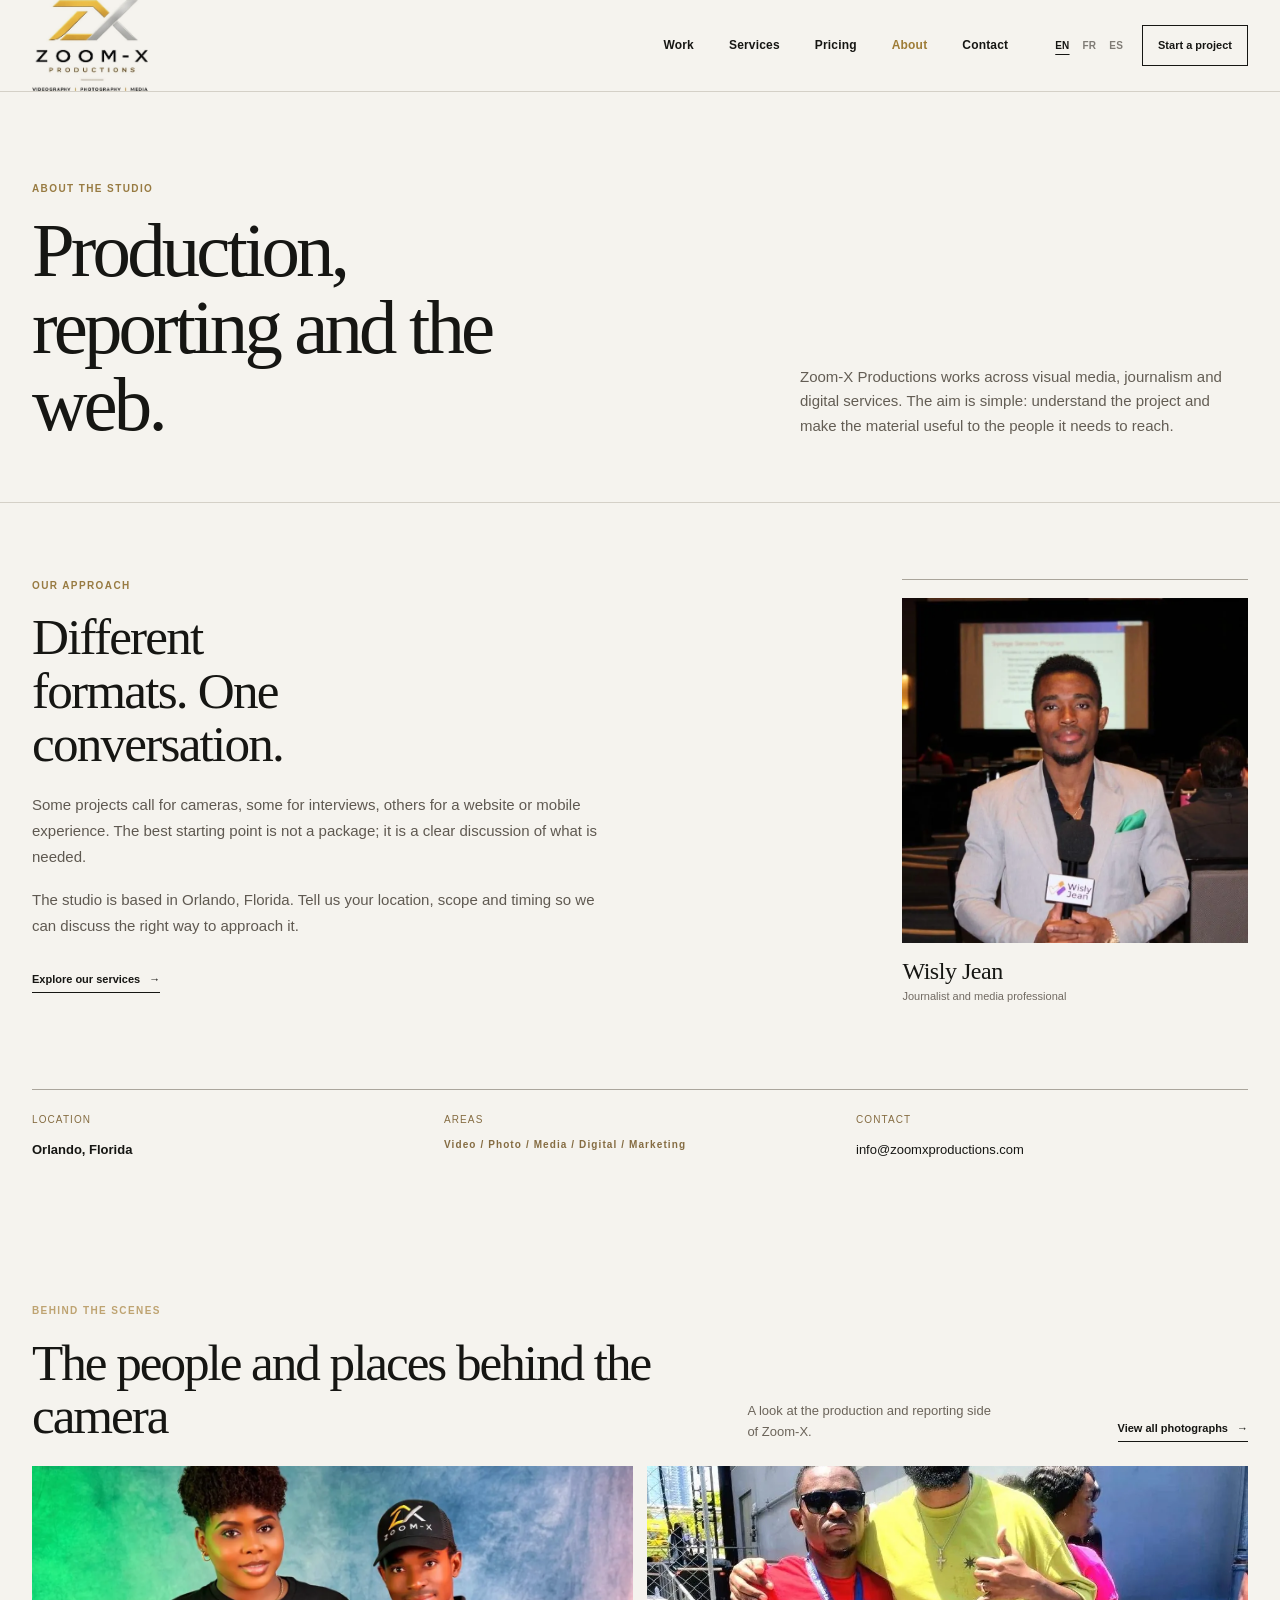
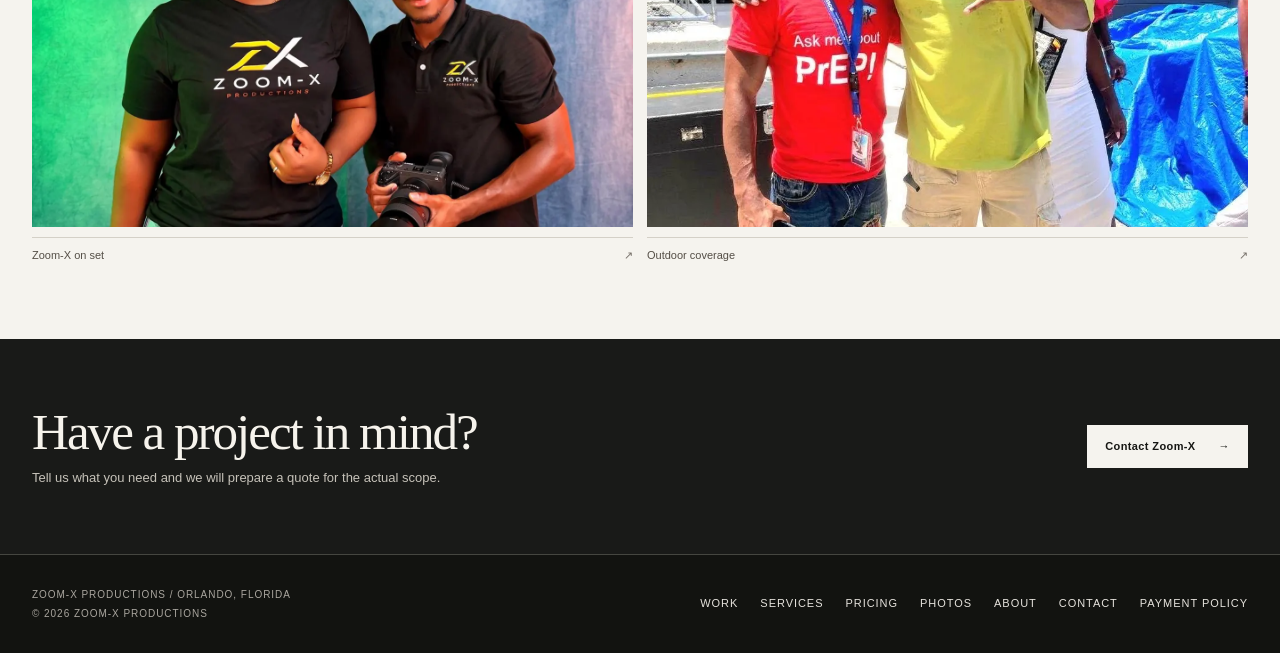
==== commit 8392133d: "Apply Zoom-X editorial studio design to about.html" ====
--- a/about.html
+++ b/about.html
@@ -1,11 +1,6 @@
 <!DOCTYPE html>
-<html lang="en"><head><meta charset="utf-8"/><meta content="width=device-width,initial-scale=1" name="viewport"/><meta content="#f2f0ea" name="theme-color"/><meta content="Zoom-X Productions — video, photography, journalism, websites, apps and marketing." name="description"/><title>About | Zoom-X Productions</title><link href="assets/site.css?v=20261030-2" rel="stylesheet"/><link href="assets/site-v4.css?v=20261030-2" rel="stylesheet"/></head><body><header class="topbar"><div class="shell nav">
-<a aria-label="Zoom-X Productions" class="brand" href="index.html"><img alt="Zoom-X Productions" src="assets/zoomx-logo.svg"/></a>
-<nav aria-label="Primary" class="navlinks">
-<a class="" data-i18n="nav.work" href="work.html">Work</a>
-<a class="" data-i18n="nav.services" href="services.html">Services</a>
-<a data-i18n="zx.nav.gallery" href="gallery.html">Photos</a><a class="active" data-i18n="nav.about" href="about.html">About</a>
-<a class="" data-i18n="nav.contact" href="contact.html">Contact</a>
-</nav>
-<div class="navright"><div class="lang"><button data-lang="en">EN</button><button data-lang="fr">FR</button><button data-lang="es">ES</button></div><a class="quote-link" data-i18n="nav.quote" href="contact.html">Start a project</a><button aria-label="Menu" class="menu-btn">☰</button></div>
-</div></header><main><section class="v4-page-header"><div class="shell v4-page-head-grid"><div><p class="v4-eyebrow"><span data-i18n="v4.about.label">ABOUT THE STUDIO</span></p><h1 data-i18n="v4.about.title">Production, reporting and the web.</h1></div><p><span data-i18n="v4.about.intro">Zoom-X Productions works across visual media, journalism and digital services. The aim is simple: understand the project and make the material useful to the people it needs to reach.</span></p></div></section><section class="v4-section v4-about"><div class="shell v4-about-grid"><article><p class="v4-eyebrow"><span data-i18n="v4.about.whatLabel">OUR APPROACH</span></p><h2 data-i18n="v4.about.heading">Different formats. One conversation.</h2><p><span data-i18n="v4.about.body1">Some projects call for cameras, some for interviews, others for a website or mobile experience. The best starting point is not a package; it is a clear discussion of what is needed.</span></p><p><span data-i18n="v4.about.body2">The studio is based in Orlando, Florida. Tell us your location, scope and timing so we can discuss the right way to approach it.</span></p><a class="v4-inline-link" href="services.html"><span data-i18n="v4.about.services">Explore our services</span> →</a></article><aside class="v4-person-panel"><img alt="Wisly Jean holding a microphone at a conference" height="853" loading="lazy" src="assets/gallery/press-conference.webp" width="853"/><div><strong>Wisly Jean</strong><span><span data-i18n="v4.about.personTitle">Journalist and media professional</span></span></div><p></p></aside></div><div class="shell v4-about-bottom"><div><span><span data-i18n="v4.about.where">LOCATION</span></span><strong>Orlando, Florida</strong></div><div><span><span data-i18n="v4.about.fields">AREAS</span></span><strong><span data-i18n="v4.about.fieldsValue">Video / Photo / Media / Digital / Marketing</span></strong></div><div><span><span data-i18n="v4.about.contact">CONTACT</span></span><a href="mailto:info@zoomxproductions.com">info@zoomxproductions.com</a></div></div></section><div class="shell zx-about-strip"><div class="zx-strip-heading"><div><p class="v4-eyebrow" data-i18n="zx.about.label">BEHIND THE SCENES</p><h2 data-i18n="zx.about.title">The people and places behind the camera</h2></div><p data-i18n="zx.about.intro">A look at the production and reporting side of Zoom-X.</p><a class="zx-strip-link" href="gallery.html"><span data-i18n="zx.about.link">View all photographs</span> →</a></div><div class="zx-photo-grid zx-two"><a aria-label="Open photo" class="zx-photo-tile" href="assets/gallery/zoomx-production-team.webp" rel="noopener noreferrer" target="_blank"><figure><img alt="Zoom-X Productions staff in branded clothing with a camera" decoding="async" height="1013" loading="lazy" src="assets/gallery/zoomx-production-team.webp" width="1350"/><figcaption><span data-i18n="zx.photo.team">Zoom-X on set</span><span aria-hidden="true">↗</span></figcaption></figure></a><a aria-label="Open photo" class="zx-photo-tile" href="assets/gallery/on-location-reporting.webp" rel="noopener noreferrer" target="_blank"><figure><img alt="Two people photographed at an outdoor event" decoding="async" height="1280" loading="lazy" src="assets/gallery/on-location-reporting.webp" width="960"/><figcaption><span data-i18n="zx.photo.location">Outdoor coverage</span><span aria-hidden="true">↗</span></figcaption></figure></a></div></div><section class="v4-contact-strip"><div class="shell v4-contact-inner"><div><h2 data-i18n="v4.strip.title">Have a project in mind?</h2><p data-i18n="v4.strip.copy">Tell us what you need and we will prepare a quote for the actual scope.</p></div><a class="v4-button" href="contact.html"><span data-i18n="v4.strip.button">Contact Zoom-X</span> <span>→</span></a></div></section></main><footer class="footer"><div class="shell footer-grid"><div><div data-i18n="footer.line">Zoom-X Productions · Video · Media · Digital</div><small>© <span data-year=""></span> Zoom-X Productions</small></div><div class="footer-links"><a data-i18n="nav.work" href="work.html">Work</a><a data-i18n="nav.services" href="services.html">Services</a><a data-i18n="zx.nav.gallery" href="gallery.html">Photos</a><a data-i18n="nav.about" href="about.html">About</a><a data-i18n="nav.contact" href="contact.html">Contact</a></div></div></footer><script src="assets/i18n-en.js"></script><script src="assets/i18n-fr.js"></script><script src="assets/i18n-es.js"></script><script src="assets/i18n-v4.js?v=20261030-2"></script><script src="assets/site-v4.js?v=20261030-2"></script><script src="assets/site.js?v=20261030-2"></script></body></html>+<html lang="en"><head><meta charset="utf-8"/><meta content="width=device-width,initial-scale=1" name="viewport"/><meta content="#f2f0ea" name="theme-color"/><meta content="Zoom-X Productions — video, photography, journalism, websites, apps and marketing." name="description"/><title>About | Zoom-X Productions</title><link href="assets/site.css?v=20261030-2" rel="stylesheet"/><link href="assets/site-v4.css?v=20261030-2" rel="stylesheet"/><link href="assets/studio-v7.css?v=20261030-8" rel="stylesheet"><link href="assets/studio-inner-v8.css?v=20261030-8" rel="stylesheet"></head><body class="studio-inner"><header class="site-head"><div class="container head-inner">
+<a class="brand" href="index.html" aria-label="Zoom-X Productions home"><img src="assets/zoomx-logo.svg" alt="Zoom-X Productions"></a>
+<nav class="head-nav" id="primary-nav" aria-label="Primary navigation">
+<a href="work.html" data-i18n="nav.work">Work</a><a href="services.html" data-i18n="nav.services">Services</a><a href="pricing.html" data-i18n="nav.pricing">Pricing</a><a href="about.html" data-i18n="nav.about">About</a><a href="contact.html" data-i18n="nav.contact">Contact</a>
+</nav><div class="header-right"><div class="header-langs" role="group" aria-label="Select language"><button type="button" data-language="en">EN</button><button type="button" data-language="fr">FR</button><button type="button" data-language="es">ES</button></div><a class="header-cta" href="contact.html" data-i18n="nav.quote">Request a quote</a><button type="button" class="mobile-menu" aria-controls="primary-nav" aria-expanded="false">MENU</button></div></div></header><a class="skip" href="#main">Skip to content</a><main id="main"><section class="v4-page-header"><div class="shell v4-page-head-grid"><div><p class="v4-eyebrow"><span data-i18n="v4.about.label">ABOUT THE STUDIO</span></p><h1 data-i18n="v4.about.title">Production, reporting and the web.</h1></div><p><span data-i18n="v4.about.intro">Zoom-X Productions works across visual media, journalism and digital services. The aim is simple: understand the project and make the material useful to the people it needs to reach.</span></p></div></section><section class="v4-section v4-about"><div class="shell v4-about-grid"><article><p class="v4-eyebrow"><span data-i18n="v4.about.whatLabel">OUR APPROACH</span></p><h2 data-i18n="v4.about.heading">Different formats. One conversation.</h2><p><span data-i18n="v4.about.body1">Some projects call for cameras, some for interviews, others for a website or mobile experience. The best starting point is not a package; it is a clear discussion of what is needed.</span></p><p><span data-i18n="v4.about.body2">The studio is based in Orlando, Florida. Tell us your location, scope and timing so we can discuss the right way to approach it.</span></p><a class="v4-inline-link" href="services.html"><span data-i18n="v4.about.services">Explore our services</span> →</a></article><aside class="v4-person-panel"><img alt="Wisly Jean holding a microphone at a conference" height="853" loading="lazy" src="assets/gallery/press-conference.webp" width="853"/><div><strong>Wisly Jean</strong><span><span data-i18n="v4.about.personTitle">Journalist and media professional</span></span></div><p></p></aside></div><div class="shell v4-about-bottom"><div><span><span data-i18n="v4.about.where">LOCATION</span></span><strong>Orlando, Florida</strong></div><div><span><span data-i18n="v4.about.fields">AREAS</span></span><strong><span data-i18n="v4.about.fieldsValue">Video / Photo / Media / Digital / Marketing</span></strong></div><div><span><span data-i18n="v4.about.contact">CONTACT</span></span><a href="mailto:info@zoomxproductions.com">info@zoomxproductions.com</a></div></div></section><div class="shell zx-about-strip"><div class="zx-strip-heading"><div><p class="v4-eyebrow" data-i18n="zx.about.label">BEHIND THE SCENES</p><h2 data-i18n="zx.about.title">The people and places behind the camera</h2></div><p data-i18n="zx.about.intro">A look at the production and reporting side of Zoom-X.</p><a class="zx-strip-link" href="gallery.html"><span data-i18n="zx.about.link">View all photographs</span> →</a></div><div class="zx-photo-grid zx-two"><a aria-label="Open photo" class="zx-photo-tile" href="assets/gallery/zoomx-production-team.webp" rel="noopener noreferrer" target="_blank"><figure><img alt="Zoom-X Productions staff in branded clothing with a camera" decoding="async" height="1013" loading="lazy" src="assets/gallery/zoomx-production-team.webp" width="1350"/><figcaption><span data-i18n="zx.photo.team">Zoom-X on set</span><span aria-hidden="true">↗</span></figcaption></figure></a><a aria-label="Open photo" class="zx-photo-tile" href="assets/gallery/on-location-reporting.webp" rel="noopener noreferrer" target="_blank"><figure><img alt="Two people photographed at an outdoor event" decoding="async" height="1280" loading="lazy" src="assets/gallery/on-location-reporting.webp" width="960"/><figcaption><span data-i18n="zx.photo.location">Outdoor coverage</span><span aria-hidden="true">↗</span></figcaption></figure></a></div></div><section class="v4-contact-strip"><div class="shell v4-contact-inner"><div><h2 data-i18n="v4.strip.title">Have a project in mind?</h2><p data-i18n="v4.strip.copy">Tell us what you need and we will prepare a quote for the actual scope.</p></div><a class="v4-button" href="contact.html"><span data-i18n="v4.strip.button">Contact Zoom-X</span> <span>→</span></a></div></section></main><footer class="site-footer"><div class="container footer-grid"><div><small>ZOOM-X PRODUCTIONS / ORLANDO, FLORIDA<br>© <span id="year">2026</span> ZOOM-X PRODUCTIONS</small></div><div class="footer-links"><a href="work.html" data-i18n="nav.work">Work</a><a href="services.html" data-i18n="nav.services">Services</a><a href="pricing.html" data-i18n="nav.pricing">Pricing</a><a href="gallery.html" data-i18n="zx.nav.gallery">Photos</a><a href="about.html" data-i18n="nav.about">About</a><a href="contact.html" data-i18n="nav.contact">Contact</a><a href="booking-terms.html" data-i18n="nav.terms">Payment policy</a></div></div></footer><script src="assets/i18n-en.js?v=20261030-8"></script><script src="assets/i18n-fr.js?v=20261030-8"></script><script src="assets/i18n-es.js?v=20261030-8"></script><script src="assets/i18n-v4.js?v=20261030-8"></script><script src="assets/studio-inner-v8.js?v=20261030-8"></script></body></html>
--- a/assets/site-v4.css
+++ b/assets/site-v4.css
@@ -500,3 +500,85 @@
   .z5-hero-copy h1{font-size:36px!important}
   .z5-price-list{grid-template-columns:1fr!important}
 }
+
+
+/* Zoom-X v6 restrained studio homepage */
+.z6-home{background:#f8f7f3}
+.z6-topbar{background:#f8f7f3;border-bottom:1px solid #d9d5cc;backdrop-filter:none}
+.z6-topbar .nav{height:78px}
+.z6-topbar .brand img{width:96px}
+.z6-topbar .navlinks{gap:28px;font-size:11px;letter-spacing:.05em;text-transform:none}
+.z6-topbar .quote-link{text-transform:none;letter-spacing:0;font-size:11px;padding:9px 12px}
+.z6-topbar .menu-btn{font-size:12px;letter-spacing:.02em}
+
+.z6-hero{padding:54px 0 62px;border-bottom:1px solid #d9d5cc}
+.z6-hero-grid{display:grid;grid-template-columns:minmax(0,.9fr) minmax(460px,1.1fr);gap:56px;align-items:center}
+.z6-copy{max-width:690px}
+.z6-kicker{margin:0 0 15px;font-size:9px;line-height:1.4;letter-spacing:.12em;font-weight:600;color:#706b64}
+.z6-copy h1{margin:0;font-size:clamp(42px,5.1vw,70px);line-height:1.01;letter-spacing:-.048em;font-weight:560;text-transform:none;max-width:12ch}
+.z6-lede{margin:24px 0 28px;max-width:580px;font-size:16px;line-height:1.62;color:#514d47}
+.z6-actions{display:flex;gap:10px;flex-wrap:wrap}
+.z6-btn{display:inline-flex;align-items:center;justify-content:center;min-height:42px;padding:11px 15px;border:1px solid #171717;font-size:11px;font-weight:600;letter-spacing:0}
+.z6-btn.dark{background:#171717;color:#fff}
+.z6-btn.light{background:transparent;color:#171717}
+.z6-hero-photo{margin:0}
+.z6-hero-photo img{width:100%;height:auto;aspect-ratio:16/11;object-fit:cover;object-position:center 40%;background:#e2dfd8}
+.z6-hero-photo figcaption{display:flex;justify-content:space-between;gap:16px;margin-top:8px;font-size:9px;line-height:1.35;color:#69645d}
+
+.z6-services{padding:66px 0 70px;border-bottom:1px solid #d9d5cc}
+.z6-section-head{display:grid;grid-template-columns:1fr minmax(260px,.45fr);gap:60px;align-items:end;margin-bottom:28px}
+.z6-section-head>div h2{font-size:clamp(31px,3.4vw,46px);line-height:1.06;letter-spacing:-.04em;font-weight:560;margin:0}
+.z6-section-head>p{margin:0;color:#605b55;font-size:13px;line-height:1.6;max-width:420px}
+.z6-service-table{border-top:1px solid #aaa59d}
+.z6-service-table>a{display:grid;grid-template-columns:minmax(0,1fr) 140px 70px;gap:24px;align-items:center;padding:18px 0;border-bottom:1px solid #d9d5cc}
+.z6-service-table>a:hover strong{text-decoration:underline;text-underline-offset:4px}
+.z6-service-table div{min-width:0}
+.z6-service-table strong{display:block;font-size:18px;line-height:1.2;letter-spacing:-.02em;font-weight:600}
+.z6-service-table span{display:block;margin-top:4px;font-size:12px;line-height:1.45;color:#6b655e}
+.z6-service-table b{font-size:12px;font-weight:600;text-align:right;white-space:nowrap}
+.z6-service-table em{font-size:10px;font-style:normal;text-align:right;color:#706b64}
+.z6-text-link{display:inline-block;margin-top:18px;font-size:11px;border-bottom:1px solid #171717;padding-bottom:3px}
+
+.z6-work{padding:66px 0 72px;background:#1a1a18;color:#f4f2ec}
+.z6-work .z6-kicker,.z6-work .z6-section-head>p{color:#aaa69f}
+.z6-gallery{display:grid;grid-template-columns:1fr 1fr 1fr;gap:12px}
+.z6-gallery a{color:#f4f2ec}
+.z6-gallery img{width:100%;height:auto;aspect-ratio:4/3;object-fit:cover;filter:none}
+.z6-gallery span{display:block;margin-top:7px;font-size:9px;letter-spacing:.04em;color:#c6c2ba}
+
+.z6-contact{padding:66px 0 72px}
+.z6-contact-grid{display:grid;grid-template-columns:.8fr 1.2fr;gap:70px;align-items:start}
+.z6-contact h2{font-size:clamp(34px,4vw,54px);line-height:1;letter-spacing:-.045em;font-weight:560;margin:0}
+.z6-contact-grid>div:last-child>p{font-size:14px;line-height:1.65;color:#58534d;max-width:540px;margin:0 0 22px}
+.z6-contact small{display:block;margin-top:18px;max-width:560px;font-size:10px;line-height:1.5;color:#7b756d}
+
+@media(max-width:980px){
+  .z6-hero-grid{grid-template-columns:1fr 1fr;gap:34px}
+}
+@media(max-width:700px){
+  .z6-topbar .nav{height:66px!important}
+  .z6-topbar .brand img{width:78px!important}
+  .z6-topbar .menu-btn{font-size:10px!important;padding:6px!important}
+  .z6-topbar .lang button{font-size:9px!important;padding:7px 8px!important}
+  .z6-hero{padding:30px 0 42px}
+  .z6-hero-grid{grid-template-columns:1fr;gap:26px}
+  .z6-copy h1{font-size:38px;line-height:1.02;max-width:11ch;letter-spacing:-.045em}
+  .z6-lede{font-size:14px;line-height:1.55;margin:18px 0 22px}
+  .z6-btn{min-height:40px;padding:10px 13px;font-size:10px}
+  .z6-hero-photo img{aspect-ratio:4/3}
+  .z6-hero-photo figcaption{font-size:8px}
+  .z6-services,.z6-work,.z6-contact{padding:46px 0 50px}
+  .z6-section-head{grid-template-columns:1fr;gap:12px;margin-bottom:22px}
+  .z6-section-head>div h2{font-size:30px}
+  .z6-section-head>p{font-size:12px}
+  .z6-service-table>a{grid-template-columns:1fr auto;gap:9px 14px;padding:16px 0}
+  .z6-service-table strong{font-size:17px}
+  .z6-service-table span{font-size:11px}
+  .z6-service-table b{font-size:11px;grid-column:2;grid-row:1;text-align:right}
+  .z6-service-table em{grid-column:2;grid-row:2;text-align:right;font-size:9px}
+  .z6-gallery{grid-template-columns:1fr;gap:22px}
+  .z6-gallery span{font-size:8px}
+  .z6-contact-grid{grid-template-columns:1fr;gap:20px}
+  .z6-contact h2{font-size:34px}
+  .z6-contact-grid>div:last-child>p{font-size:13px}
+}
--- a/assets/studio-v7.css
+++ b/assets/studio-v7.css
@@ -0,0 +1,61 @@
+:root{--paper:#f5f3ee;--ink:#161613;--muted:#5f5e59;--rule:#d4d0c7;--accent:#9e7c36;--dark:#191a19;--white:#fff;--serif:Georgia,'Times New Roman',serif;--sans:Arial,'Helvetica Neue',sans-serif}
+*{box-sizing:border-box}
+html{scroll-behavior:smooth}
+body{margin:0;color:var(--ink);background:var(--paper);font:15px/1.5 var(--sans);-webkit-font-smoothing:antialiased}
+a{color:inherit;text-decoration:none}img{display:block;max-width:100%}button{font:inherit}
+.container{width:min(100% - 64px,1392px);margin:auto}
+.skip{position:absolute;left:-9999px;top:0;padding:10px;background:white;z-index:200}.skip:focus{left:10px}
+.site-head{position:relative;z-index:20;background:var(--paper);border-bottom:1px solid var(--rule)}
+.head-inner{display:flex;align-items:center;justify-content:space-between;min-height:90px;gap:24px}
+.brand{width:116px;flex:none}.brand img{width:100%;height:auto}
+.head-nav{display:flex;align-items:center;gap:35px;margin-left:auto}.head-nav a{font-size:12px;font-weight:600;letter-spacing:.015em;transition:color .2s}.head-nav a:hover,.head-nav a[aria-current=page]{color:var(--accent)}
+.header-right{display:flex;align-items:center;gap:16px;margin-left:20px}.header-langs{display:flex;gap:7px;align-items:center}.header-langs button{border:0;background:none;padding:5px 3px;color:#7f7b75;cursor:pointer;font-size:10px;font-weight:600;letter-spacing:.02em}.header-langs button.active{color:var(--ink);text-decoration:underline;text-underline-offset:5px}
+.header-cta{padding:11px 15px;border:1px solid var(--ink);font-size:11px;font-weight:700;white-space:nowrap}.header-cta:hover{color:var(--paper);background:var(--ink)}
+.mobile-menu{display:none;border:1px solid var(--ink);background:transparent;padding:8px 12px;font-size:11px;font-weight:700;cursor:pointer}
+.masthead{display:flex;justify-content:space-between;align-items:center;gap:18px;padding-top:22px;padding-bottom:18px;border-bottom:1px solid var(--rule)}
+.masthead span{font-size:10px;letter-spacing:.16em;font-weight:700}.masthead span:last-child{color:#88857e;font-size:9px}
+.hero{padding:26px 0 70px}
+.hero-grid{display:grid;grid-template-columns:minmax(0,.82fr) minmax(0,1.18fr);min-height:680px;gap:0}
+.hero-copy{display:flex;flex-direction:column;align-items:flex-start;justify-content:space-between;padding:55px 56px 34px 0}
+.hero-category{color:var(--accent);font-size:11px;letter-spacing:.13em;font-weight:700;text-transform:uppercase}
+.hero h1{margin:23px 0 24px;font:400 clamp(51px,5.15vw,83px)/.98 var(--serif);letter-spacing:-.05em;max-width:680px}
+.hero h1 em{font-weight:400}
+.hero-intro{color:#484640;max-width:520px;font-size:15px;line-height:1.7;margin:0 0 28px}
+.hero-buttons{display:flex;flex-wrap:wrap;gap:10px}
+.action-primary,.action-secondary{display:inline-flex;min-height:46px;align-items:center;justify-content:center;padding:13px 18px;font-size:11px;font-weight:700;letter-spacing:.02em;white-space:nowrap}
+.action-primary{background:var(--ink);color:white}.action-primary:hover{background:#45413b}.action-secondary{border:1px solid var(--ink)}.action-secondary:hover{background:#e4e1d9}
+.hero-credit{padding-top:32px;margin-top:40px;border-top:1px solid var(--rule);width:100%;display:flex;justify-content:space-between;gap:14px;color:#79756e;font-size:10px;letter-spacing:.07em;text-transform:uppercase}
+.hero-media{position:relative;margin:0;background:#d5d5cf;min-height:680px;overflow:hidden}
+.hero-media>img{height:100%;width:100%;position:absolute;inset:0;object-fit:cover;object-position:center 34%}
+.hero-image-label{position:absolute;left:0;bottom:0;right:0;display:flex;justify-content:space-between;align-items:end;gap:20px;padding:18px 22px;background:rgba(22,22,19,.88);color:#fff;font-size:10px;letter-spacing:.08em}
+.hero-image-label strong{font-size:11px;font-weight:700;text-transform:uppercase}
+.below-hero{border-top:1px solid var(--rule);border-bottom:1px solid var(--rule);padding:17px 0;display:flex;align-items:center;justify-content:space-between;gap:24px}
+.below-hero strong{font-size:10px;letter-spacing:.12em;color:#716c65}.below-hero p{margin:0;font-size:12px}.below-hero a{font-size:11px;border-bottom:1px solid var(--ink);white-space:nowrap}
+.section{padding:96px 0}.section-label{font-size:10px;letter-spacing:.17em;color:var(--accent);font-weight:700;text-transform:uppercase;margin:0 0 19px}
+.section-title{font:400 clamp(37px,4.4vw,64px)/1.05 var(--serif);letter-spacing:-.045em;margin:0}
+.section-head{display:grid;grid-template-columns:minmax(0,.72fr) minmax(0,.28fr);align-items:end;gap:35px;margin-bottom:35px}
+.section-head>p{font-size:13px;line-height:1.6;color:#625d55;max-width:310px;margin:0}
+.collection{background:#171816;color:#f7f4ed}
+.collection .section-label{color:#bca571}.collection .section-head>p{color:#bab8b1}
+.editorial-grid{display:grid;grid-template-columns:1.2fr .82fr .82fr;gap:14px}
+.editorial-card{display:block;min-width:0}.editorial-card figure{margin:0}.editorial-card img{width:100%;height:350px;object-fit:cover;object-position:center 28%;background:#30302c}
+.editorial-card:first-child img{height:510px}.editorial-card:first-child{grid-row:span 1}
+.editorial-card:nth-child(2),.editorial-card:nth-child(3){padding-top:90px}
+.editorial-card figcaption{display:flex;justify-content:space-between;gap:14px;padding:12px 0 0;border-top:1px solid #464642;margin-top:14px;font-size:11px;color:#ddd9d0}
+.editorial-card small{display:block;color:#9b9992;font-size:10px;margin-top:4px}
+.editorial-footer{display:flex;justify-content:flex-end;margin-top:30px}.editorial-footer a{font-size:11px;border-bottom:1px solid #ddd9d0;padding-bottom:4px}
+.services{background:var(--paper)}
+.service-intro{display:grid;grid-template-columns:.4fr .6fr;gap:70px;margin-bottom:42px}.service-intro>p{font-size:15px;color:#5e5952;max-width:570px;line-height:1.65;margin:0;align-self:end}
+.service-list{border-top:1px solid #aaa49b}.service-row{display:grid;grid-template-columns:80px minmax(0,1fr) 170px 22px;gap:26px;align-items:center;padding:25px 0;border-bottom:1px solid var(--rule)}
+.service-row .num{font:400 12px var(--serif);color:#917d54}.service-row h3{margin:0 0 6px;font:400 clamp(25px,2.3vw,34px)/1.12 var(--serif);letter-spacing:-.028em}.service-row p{margin:0;color:#716b62;font-size:12px}.service-row .price{text-align:right;font-size:12px;font-weight:700}.service-row .arrow{text-align:right;color:#8e887f;font-size:17px}.service-row:hover h3{text-decoration:underline;text-decoration-thickness:1px;text-underline-offset:5px}
+.service-action{margin-top:22px;text-align:right}.service-action a{font-size:11px;border-bottom:1px solid var(--ink);padding-bottom:3px}
+.note{padding:25px 0;background:#dedad1;border-block:1px solid #d0cbc0}.note .container{display:grid;grid-template-columns:1fr auto;align-items:center;gap:20px}.note p{margin:0;font-size:12px;line-height:1.6;color:#58534c}.note a{font-size:11px;font-weight:700;white-space:nowrap}
+.references{background:#eae6dd}.references-grid{display:grid;grid-template-columns:1fr .9fr;gap:60px;align-items:center}.reference-visual{min-height:345px;padding:38px;background:#c2ae7e;display:flex;flex-direction:column;justify-content:space-between}.reference-visual .issue{font-size:11px;letter-spacing:.1em}.reference-visual h3{font:400 clamp(42px,6vw,90px)/.95 var(--serif);letter-spacing:-.05em;margin:0}.reference-visual p{font-size:10px;letter-spacing:.12em;text-transform:uppercase;margin:0}.reference-copy p:not(.section-label){max-width:500px;color:#5c564e;font-size:14px;line-height:1.7}.reference-links{display:flex;flex-wrap:wrap;gap:20px;margin-top:30px}.reference-links a{font-size:11px;border-bottom:1px solid var(--ink);padding-bottom:4px}
+.price-banner{border-top:1px solid var(--rule);padding:80px 0}.price-head{display:grid;grid-template-columns:1fr 1fr;align-items:end;gap:35px;margin-bottom:35px}.price-head p{color:#68635c;font-size:13px;line-height:1.65;max-width:430px;margin:0}.price-items{display:grid;grid-template-columns:repeat(3,1fr);border-top:1px solid #aba69d}.price-items a{padding:24px 18px 20px 0;display:flex;flex-direction:column;border-bottom:1px solid var(--rule)}.price-items a+a{padding-left:28px;border-left:1px solid var(--rule)}.price-items span{font-size:11px;color:#777169;margin-bottom:17px}.price-items strong{font:400 clamp(31px,3.8vw,56px)/1 var(--serif);letter-spacing:-.04em}
+.bottom-cta{background:#191a18;color:#fff;padding:90px 0 70px}.bottom-grid{display:grid;grid-template-columns:1fr 1fr;gap:70px}.bottom-cta .section-label{color:#b9a26c}.bottom-cta h2{font:400 clamp(43px,5vw,74px)/1.02 var(--serif);letter-spacing:-.045em;margin:0}.bottom-right p{margin:0 0 23px;max-width:550px;color:#c3c1bb;font-size:14px;line-height:1.7}.bottom-right .action-primary{background:var(--paper);color:var(--ink)}.bottom-right .action-secondary{border-color:#a6a39e;color:white}
+.site-footer{padding:30px 0;background:#121310;color:#e6e3dd;border-top:1px solid #454640}.footer-grid{display:grid;grid-template-columns:1fr auto;gap:30px;align-items:center}.footer-grid small{color:#aaa69f;font-size:10px}.footer-links{display:flex;flex-wrap:wrap;gap:22px}.footer-links a{font-size:11px}.footer-links a:hover{color:#cbb178}
+@media(max-width:1100px){.container{width:min(100% - 44px,1392px)}.head-nav{gap:22px}.hero-grid{grid-template-columns:.86fr 1.14fr}.hero-copy{padding-right:30px}.hero h1{font-size:clamp(45px,5.6vw,69px)}.hero-media{min-height:610px}.hero-grid{min-height:610px}.editorial-grid{grid-template-columns:1fr 1fr}.editorial-card:first-child{grid-column:1/-1}.editorial-card:first-child img{height:380px}.editorial-card:nth-child(2),.editorial-card:nth-child(3){padding-top:0}.editorial-card img{height:300px}}
+@media(max-width:800px){.head-inner{min-height:74px}.brand{width:88px}.head-nav{display:none;position:absolute;top:74px;left:0;right:0;background:var(--paper);padding:22px;flex-direction:column;align-items:stretch;border-bottom:1px solid var(--rule);box-shadow:0 12px 20px #17171714}.head-nav.open{display:flex}.head-nav a{font-size:15px;padding:9px}.header-cta{display:none}.mobile-menu{display:block}.header-right{margin-left:auto}.masthead{padding:14px 0}.hero{padding:16px 0 45px}.hero-grid{grid-template-columns:1fr;min-height:0}.hero-copy{padding:18px 0 29px}.hero h1{max-width:570px;font-size:clamp(42px,7.8vw,64px);margin:18px 0}.hero-intro{margin-bottom:22px}.hero-credit{display:none}.hero-media{min-height:0;aspect-ratio:16/10}.below-hero{align-items:flex-start}.below-hero p{display:none}.section{padding:66px 0}.section-head{grid-template-columns:1fr;gap:14px}.section-head>p{max-width:550px}.editorial-grid{grid-template-columns:1fr 1fr}.service-intro{grid-template-columns:1fr;gap:13px}.references-grid{grid-template-columns:1fr;gap:30px}.bottom-grid{grid-template-columns:1fr;gap:24px}}
+@media(max-width:540px){.container{width:min(100% - 36px,1392px)}.head-inner{min-height:68px}.brand{width:78px}.head-nav{top:68px}.header-langs{gap:4px}.header-langs button{font-size:9px;padding:4px}.mobile-menu{padding:7px 10px;font-size:10px}.masthead span{font-size:8px}.masthead span:last-child{font-size:8px}.hero{padding:11px 0 34px}.hero-copy{padding:14px 0 23px}.hero-category{font-size:9px}.hero h1{font-size:clamp(37px,10vw,51px);line-height:1.015;letter-spacing:-.048em;max-width:13ch;margin:16px 0 17px}.hero-intro{font-size:13px;line-height:1.55;margin-bottom:20px;max-width:42ch}.action-primary,.action-secondary{min-height:42px;padding:11px 14px;font-size:10px}.hero-media{aspect-ratio:4/3}.hero-image-label{padding:12px;font-size:8px}.hero-image-label strong{font-size:9px}.below-hero{padding:13px 0}.below-hero strong,.below-hero a{font-size:9px}.section{padding:52px 0}.section-title{font-size:38px}.section-label{font-size:9px}.section-head{margin-bottom:22px}.editorial-grid{display:grid;grid-template-columns:1fr 1fr;gap:10px}.editorial-card:first-child{grid-column:1/-1}.editorial-card:first-child img{height:280px}.editorial-card img{height:190px}.editorial-card figcaption{font-size:9px;margin-top:8px;padding-top:8px}.editorial-card small{font-size:8px}.services{padding:54px 0}.service-intro{margin-bottom:22px}.service-intro>p{font-size:12px}.service-row{grid-template-columns:25px minmax(0,1fr) 85px;gap:10px;padding:17px 0}.service-row h3{font-size:22px}.service-row p{font-size:10px}.service-row .price{font-size:10px;white-space:nowrap}.service-row .arrow{display:none}.note .container{grid-template-columns:1fr}.note a{font-size:10px}.reference-visual{min-height:260px;padding:24px}.references-grid{gap:26px}.reference-copy p:not(.section-label){font-size:12px}.price-head{grid-template-columns:1fr;gap:15px}.price-items{grid-template-columns:1fr}.price-items a+a{border-left:0;padding-left:0}.price-items a{padding:16px 0}.price-items span{margin-bottom:6px}.price-items strong{font-size:40px}.bottom-cta{padding:58px 0}.bottom-cta h2{font-size:45px}.bottom-right p{font-size:13px}.footer-grid{grid-template-columns:1fr}.footer-links{gap:13px}.footer-links a{font-size:10px}}
+@media(max-width:540px){.hero-intro{font-size:14px}.service-row p{font-size:11px}.hero-image-label{font-size:9px}.hero-image-label strong{font-size:10px}}
+@media(prefers-reduced-motion:reduce){html{scroll-behavior:auto}}
--- a/assets/studio-inner-v8.css
+++ b/assets/studio-inner-v8.css
@@ -0,0 +1,207 @@
+
+/* Zoom-X Editorial Studio — inner pages | 2026-10-30 */
+body.studio-inner{background:#f5f3ee;color:#161613;font:15px/1.55 Arial,'Helvetica Neue',sans-serif}
+.studio-inner .shell{width:min(100% - 64px,1392px);max-width:none;padding:0;margin:auto}
+.studio-inner main{min-height:55vh}
+.studio-inner .v4-eyebrow,.studio-inner .kicker,.studio-inner .label{margin:0 0 17px;color:#987b42;font-size:10px;font-weight:700;letter-spacing:.14em;text-transform:uppercase;line-height:1.45}
+.studio-inner .v4-page-header,.studio-inner .page-hero,.studio-inner .zx-gallery-intro,.studio-inner .z5-pricing-hero{padding:clamp(56px,7vw,98px) 0 58px;border-bottom:1px solid #d4d0c7;background:#f5f3ee}
+.studio-inner .v4-page-head-grid,.studio-inner .page-hero .hero-grid,.studio-inner .zx-gallery-intro-grid,.studio-inner .z5-pricing-hero-grid{display:grid;grid-template-columns:minmax(0,1.1fr) minmax(260px,.7fr);gap:clamp(30px,5vw,92px);align-items:end;min-height:0}
+.studio-inner .v4-page-head-grid h1,.studio-inner .page-hero h1,.studio-inner .zx-gallery-intro h1,.studio-inner .z5-pricing-hero h1{margin:0;max-width:15ch;font:400 clamp(50px,6vw,86px)/1 Georgia,'Times New Roman',serif;letter-spacing:-.05em;text-transform:none;overflow-wrap:normal;word-break:normal}
+.studio-inner .page-hero h1 span{display:block}
+.studio-inner .v4-page-head-grid>p,.studio-inner .page-hero p.lede,.studio-inner .zx-gallery-intro-grid>p,.studio-inner .z5-pricing-hero-grid>p{font:15px/1.65 Arial,sans-serif;color:#635d54;max-width:430px;margin:0 0 5px}
+.studio-inner .v4-section{padding:76px 0 85px}
+.studio-inner .v4-section-heading h2,.studio-inner .v4-service-baseline h2,.studio-inner .v4-how-grid h2{font:400 clamp(32px,3.8vw,50px)/1.06 Georgia,serif;letter-spacing:-.035em}
+.studio-inner .v4-inline-link,.studio-inner .text-link,.studio-inner .zx-strip-link{display:inline-flex;align-items:center;gap:9px;border-bottom:1px solid currentColor;padding-bottom:4px;font-size:11px;font-weight:700;letter-spacing:0;text-transform:none}
+/* Services */
+.studio-inner .v4-services-full{display:grid;grid-template-columns:1fr;border-top:1px solid #aca59b;border-bottom:0}
+.studio-inner .v4-service-line{display:grid;grid-template-columns:60px minmax(0,1fr) 25px;gap:22px;align-items:center;padding:25px 0;border-top:0;border-bottom:1px solid #d4d0c7}
+.studio-inner .v4-service-line:hover{padding-left:0}
+.studio-inner .v4-service-line h3{font:400 clamp(28px,3vw,44px)/1.1 Georgia,serif;letter-spacing:-.03em;margin:0 0 5px}
+.studio-inner .v4-service-line p{font-size:13px;line-height:1.6;color:#6a6259;margin:0}
+.studio-inner .v4-count{font:13px Georgia,serif;color:#987a43}
+.studio-inner .v4-line-arrow{color:#a1844e;font-size:19px}
+.studio-inner .v4-service-baseline{display:grid;grid-template-columns:1fr 1fr;gap:38px;margin-top:54px;padding:40px;background:#e7e1d6}
+.studio-inner .v4-service-baseline h2{max-width:470px}
+.studio-inner .v4-service-baseline p{font-size:14px;line-height:1.65}
+.studio-inner .v4-service-baseline span{font-size:10px}
+/* Work, photography and gallery */
+.studio-inner .zx-work-strip,.studio-inner .zx-service-strip{padding:70px 0 76px;background:#191a18;color:#f6f3ec;border:0}
+.studio-inner .zx-strip-heading{display:grid;grid-template-columns:1fr minmax(210px,.5fr) auto;gap:25px;align-items:end;margin-bottom:24px}
+.studio-inner .zx-strip-heading h2{font:400 clamp(34px,4vw,57px)/1.04 Georgia,serif;letter-spacing:-.04em;margin:0}
+.studio-inner .zx-strip-heading>p{font:13px/1.6 Arial,sans-serif;color:#bcb8ae;margin:0}
+.studio-inner .zx-strip-heading .v4-eyebrow{color:#bea371}
+.studio-inner .zx-strip-link{white-space:nowrap}
+.studio-inner .zx-photo-grid{display:grid;grid-template-columns:repeat(3,minmax(0,1fr));gap:14px}
+.studio-inner .zx-photo-grid.zx-two{grid-template-columns:1fr 1fr}
+.studio-inner .zx-photo-tile{display:block;color:inherit;min-width:0}
+.studio-inner .zx-photo-tile figure{margin:0}
+.studio-inner .zx-photo-tile img{display:block;width:100%;height:auto;aspect-ratio:4/3;object-fit:cover;object-position:center 35%;background:#ded9d0}
+.studio-inner .zx-photo-tile figcaption{display:flex;justify-content:space-between;align-items:baseline;gap:10px;margin-top:10px;padding-top:9px;border-top:1px solid #77766c;color:#dbd9d2;font-size:11px;letter-spacing:0}
+.studio-inner .zx-about-strip{padding:58px 0 75px}
+.studio-inner .zx-about-strip .zx-strip-heading h2{color:#161613}
+.studio-inner .zx-about-strip .zx-strip-heading>p{color:#6b645a}
+.studio-inner .zx-about-strip .zx-photo-tile img{aspect-ratio:5/3}
+.studio-inner .zx-about-strip .zx-photo-tile figcaption{color:#544e46;border-color:#d4d0c7}
+.studio-inner .zx-gallery-collection{padding:48px 0 82px}
+.studio-inner .zx-gallery-grid{display:grid;grid-template-columns:repeat(3,minmax(0,1fr));gap:33px 15px}
+.studio-inner .zx-gallery-grid .zx-photo-tile:first-child{grid-column:span 2}
+.studio-inner .zx-gallery-grid .zx-photo-tile img{width:100%;height:auto;aspect-ratio:4/5;object-fit:cover;object-position:center 35%}
+.studio-inner .zx-gallery-grid .zx-photo-tile:first-child img{aspect-ratio:8/5;object-position:center}
+.studio-inner .zx-gallery-grid .zx-photo-tile figcaption{color:#555047;border-color:#d4d0c7;font-size:10px}
+.studio-inner .zx-gallery-note{border-top:1px solid #d4d0c7;margin-top:48px;padding-top:17px;font-size:11px;line-height:1.65;color:#746d63}
+.studio-inner .v4-workpage{padding-top:44px}
+.studio-inner .v4-work-toolbar{display:flex;align-items:center;justify-content:space-between;flex-wrap:wrap;gap:15px;margin-bottom:22px}
+.studio-inner .v4-work-toolbar>span{font-size:10px;letter-spacing:.12em}
+.studio-inner .v4-filters{display:flex;gap:5px;flex-wrap:wrap}
+.studio-inner .v4-filters button{padding:9px 13px;border:1px solid transparent;background:transparent;cursor:pointer;font-size:11px;color:#71695f}
+.studio-inner .v4-filters button.active,.studio-inner .v4-filters button:hover{border-color:#161613;color:#161613;background:transparent}
+.studio-inner .v4-project-table{border-top:1px solid #aaa49a}
+.studio-inner .v4-project{display:grid;grid-template-columns:48px minmax(0,1.2fr) minmax(105px,.55fr) minmax(130px,.65fr);gap:22px;align-items:center;padding:24px 0;border-bottom:1px solid #d4d0c7;min-height:84px}
+.studio-inner .v4-project-index{font:13px Georgia,serif;color:#a1824d}
+.studio-inner .v4-project-name strong{font:400 clamp(21px,2.6vw,32px)/1.12 Georgia,serif;letter-spacing:-.02em}
+.studio-inner .v4-project-name small{display:block;font-size:12px;line-height:1.5;color:#746d62;margin-top:5px}
+.studio-inner .v4-project-type{font-size:11px;color:#6c665d}
+.studio-inner .v4-project-links{justify-content:flex-end;gap:16px}
+.studio-inner .v4-visit{font-size:11px}
+.studio-inner .v4-disclaimer{font-size:11px;color:#777067}
+.studio-inner .v4-related-links{border-top:1px solid #d4d0c7;font-size:11px}
+/* About */
+.studio-inner .v4-about-grid{display:grid;grid-template-columns:minmax(0,1.13fr) minmax(250px,.5fr);gap:clamp(40px,7vw,105px);align-items:start}
+.studio-inner .v4-about article h2{font:400 clamp(35px,4vw,56px)/1.04 Georgia,serif;letter-spacing:-.035em;margin:0 0 22px;max-width:13ch}
+.studio-inner .v4-about article p:not(.v4-eyebrow){font:15px/1.72 Arial,sans-serif;color:#5f5951;max-width:580px;margin:0 0 18px}
+.studio-inner .v4-person-panel{padding:0;background:transparent;border-top:1px solid #a9a49a;padding-top:18px}
+.studio-inner .v4-person-panel img{width:100%;height:auto;aspect-ratio:1;object-fit:cover;border-radius:0;margin:0 0 15px}
+.studio-inner .v4-person-panel strong{font:400 24px Georgia,serif;letter-spacing:-.02em}
+.studio-inner .v4-person-panel span{font-size:11px;color:#716a62}
+.studio-inner .v4-about-bottom{border-top:1px solid #aaa59c;margin-top:66px;padding-top:22px}
+.studio-inner .v4-about-bottom>div span{font-size:10px;color:#856c42}
+/* Service detail pages */
+.studio-inner .page-hero .subnav{display:flex;justify-content:space-between;gap:20px;flex-wrap:wrap;margin-top:38px;padding-top:20px;padding-bottom:0;border-top:1px solid #d4d0c7}
+.studio-inner .page-hero .subnav a{font-size:11px;letter-spacing:0;font-weight:700}
+.studio-inner .service-page{padding:73px 0 85px}
+.studio-inner .service-layout{display:grid;grid-template-columns:255px minmax(0,1fr);gap:clamp(38px,5vw,92px)}
+.studio-inner .service-sticky{position:sticky;top:30px;align-self:start;border-top:1px solid #b0a89f;padding-top:20px}
+.studio-inner .service-sticky p{font:14px/1.7 Arial,sans-serif;color:#625d54;margin:0}
+.studio-inner .service-block{padding:0 0 43px;margin:0 0 49px;border-bottom:1px solid #d4d0c7}
+.studio-inner .service-block:last-child{margin-bottom:0;border:0}
+.studio-inner .service-block h2{font:400 clamp(32px,4vw,54px)/1.07 Georgia,serif;letter-spacing:-.035em;margin:0 0 19px}
+.studio-inner .service-block .big-copy{font:15px/1.7 Arial,sans-serif;color:#605950;max-width:730px;margin:0}
+.studio-inner .deliverables{display:grid;grid-template-columns:1fr 1fr;margin-top:19px;border-top:1px solid #d4d0c7}
+.studio-inner .deliverables div{padding:16px 12px 16px 0;border-bottom:1px solid #d4d0c7;font-size:13px}
+.studio-inner .cta{background:#191a18;color:#f6f3ec;padding:68px 0}
+.studio-inner .cta h2{font:400 clamp(38px,4.5vw,63px)/1.04 Georgia,serif;letter-spacing:-.04em;margin:0 0 24px}
+.studio-inner .cta-bottom{border-top:1px solid #55544e;align-items:center;padding-top:20px}
+.studio-inner .cta-bottom p{font:13px/1.6 Arial,sans-serif;color:#c4c0b7;max-width:550px}
+.studio-inner .cta-email{font-size:16px}
+/* Pricing and policy */
+.studio-inner .z5-pricing-nav{position:sticky;top:0;z-index:12;background:#ebe7df;border-bottom:1px solid #d4d0c7}
+.studio-inner .z5-pricing-nav .shell{display:flex;gap:22px;overflow:auto;white-space:nowrap;padding-top:15px;padding-bottom:15px;scrollbar-width:thin}
+.studio-inner .z5-pricing-nav a{font-size:10px;letter-spacing:.05em;font-weight:700;text-transform:uppercase}
+.studio-inner .z5-price-section{padding:65px 0;border-bottom:1px solid #d4d0c7;scroll-margin-top:60px}
+.studio-inner .z5-price-section:nth-of-type(2n){background:#f0ede7}
+.studio-inner .z5-price-section-head{display:grid;grid-template-columns:215px minmax(0,1fr);gap:42px;align-items:end;margin:0 0 25px}
+.studio-inner .z5-price-section-head span{font-size:10px;color:#97783d;letter-spacing:.12em;font-weight:700}
+.studio-inner .z5-price-section-head h2{font:400 clamp(34px,4vw,58px)/1.04 Georgia,serif;letter-spacing:-.04em;margin:0}
+.studio-inner .z5-price-table{border-top:1px solid #a9a39a}
+.studio-inner .z5-package{display:grid;grid-template-columns:minmax(155px,.8fr) 135px 145px minmax(210px,1.55fr);gap:20px;align-items:start;padding:22px 0;border-bottom:1px solid #d4d0c7}
+.studio-inner .z5-package h3{margin:0;font:400 24px/1.15 Georgia,serif;letter-spacing:-.018em}
+.studio-inner .z5-package .z5-package-price{font:400 22px/1.15 Georgia,serif;white-space:normal}
+.studio-inner .z5-package .z5-package-term{font-size:11px;line-height:1.55;color:#706a61}
+.studio-inner .z5-package p{margin:0;color:#625b52;font-size:12px;line-height:1.65}
+.studio-inner .z5-price-note{margin-top:18px;font-size:11px;line-height:1.65;color:#777066;max-width:900px}
+.studio-inner .z5-booking{padding:76px 0;background:#191a18;color:#f6f3ec}
+.studio-inner .z5-booking-grid{display:grid;grid-template-columns:.75fr 1.25fr;gap:65px}
+.studio-inner .z5-booking h2{margin:0;font:400 clamp(44px,5vw,73px)/1 Georgia,serif;letter-spacing:-.05em}
+.studio-inner .z5-booking-copy{border-top:1px solid #55544e}
+.studio-inner .z5-booking-copy>div{padding:18px 0;border-bottom:1px solid #55544e}
+.studio-inner .z5-booking-copy span{color:#c5ae7a;font-size:10px}
+.studio-inner .z5-booking-copy strong{font-size:19px}
+.studio-inner .z5-booking-copy p{font-size:12px;line-height:1.65;color:#d0ccc4}
+.studio-inner .z5-policy{padding:75px 0 85px}
+.studio-inner .z5-policy-grid{display:grid;grid-template-columns:310px minmax(0,1fr);gap:72px}
+.studio-inner .z5-policy-grid aside{position:sticky;top:32px;align-self:start}
+.studio-inner .z5-policy-grid aside h2{font:400 48px/1 Georgia,serif;letter-spacing:-.04em;margin:0 0 25px}
+.studio-inner .z5-policy-zelle{display:grid;grid-template-columns:110px 1fr;gap:12px;border-top:1px solid #aaa39a;padding-top:18px}
+.studio-inner .z5-policy-zelle span{font-size:10px;text-transform:uppercase;color:#6d665d}
+.studio-inner .z5-policy-zelle strong{font-size:17px}
+.studio-inner .z5-policy-list{border-top:1px solid #aaa39a}
+.studio-inner .z5-policy-list article{display:grid;grid-template-columns:30px 1fr;gap:21px;padding:25px 0;border-bottom:1px solid #d4d0c7}
+.studio-inner .z5-policy-list article>span{font:13px Georgia,serif;color:#957846}
+.studio-inner .z5-policy-list h3{font:400 clamp(24px,2.6vw,36px)/1.12 Georgia,serif;letter-spacing:-.025em;margin:0 0 11px}
+.studio-inner .z5-policy-list p{font-size:13px;line-height:1.7;color:#665e54}
+/* Contact inquiry */
+.studio-inner .contact-wrap{padding:75px 0 98px}
+.studio-inner .contact-grid{display:grid;grid-template-columns:minmax(250px,.72fr) minmax(0,1.28fr);gap:clamp(45px,7vw,118px)}
+.studio-inner .contact-aside h2{font:400 clamp(35px,4.2vw,56px)/1.05 Georgia,serif;letter-spacing:-.04em;margin:0 0 22px}
+.studio-inner .contact-aside p{font:14px/1.7 Arial,sans-serif;color:#635c53;max-width:435px;margin:0 0 16px}
+.studio-inner .z5-contact-payment{margin-top:32px;padding-top:22px;border-top:1px solid #aaa39a}
+.studio-inner .z5-contact-payment>span{display:block;color:#987b42;font-size:10px;letter-spacing:.12em}
+.studio-inner .z5-contact-payment strong{display:block;font:400 26px Georgia,serif;margin:9px 0 3px}
+.studio-inner .z5-contact-payment>small{display:block;color:#665f56;font-size:13px}
+.studio-inner .z5-contact-payment p{font-size:11px;line-height:1.7;margin-top:13px}
+.studio-inner .form{border-top:1px solid #a9a39a}
+.studio-inner .field{display:grid;grid-template-columns:150px minmax(0,1fr);gap:22px;padding:22px 0;border-bottom:1px solid #d4d0c7}
+.studio-inner .field label{font-size:11px;font-weight:700;color:#736a5e;letter-spacing:.08em;text-transform:uppercase}
+.studio-inner .field input,.studio-inner .field select,.studio-inner .field textarea{width:100%;border:0;background:transparent;color:#161613;padding:3px 0;font:15px/1.45 Arial,sans-serif;outline:0}
+.studio-inner .field textarea{min-height:150px;resize:vertical}
+.studio-inner .form button{margin-top:25px;min-height:46px;background:#161613;color:#fff;border:0;padding:13px 20px;font-size:11px;font-weight:700;letter-spacing:0;text-transform:none;cursor:pointer}
+.studio-inner .notice{font-size:11px;color:#776f64;line-height:1.6}
+/* Close and accessibility */
+.studio-inner .v4-contact-strip{padding:66px 0;background:#191a18;color:#f6f3ec;border:0}
+.studio-inner .v4-contact-inner{display:flex;align-items:center;justify-content:space-between;gap:35px}
+.studio-inner .v4-contact-inner h2{margin:0 0 10px;font:400 clamp(35px,4vw,58px)/1.04 Georgia,serif;letter-spacing:-.04em}
+.studio-inner .v4-contact-inner p{margin:0;color:#c6c2b9;font-size:13px;max-width:530px}
+.studio-inner .v4-button{display:inline-flex;align-items:center;gap:23px;padding:13px 18px;background:#f5f3ee;color:#161613;font-size:11px;font-weight:700;white-space:nowrap}
+.studio-inner [hidden]{display:none!important}
+.studio-inner a:focus-visible,.studio-inner button:focus-visible,.studio-inner input:focus-visible,.studio-inner select:focus-visible,.studio-inner textarea:focus-visible{outline:2px solid #987b42;outline-offset:4px}
+@media(max-width:980px){
+.studio-inner .v4-page-head-grid,.studio-inner .page-hero .hero-grid,.studio-inner .zx-gallery-intro-grid,.studio-inner .z5-pricing-hero-grid{grid-template-columns:1fr;gap:23px}
+.studio-inner .zx-strip-heading{grid-template-columns:1fr 1fr}.studio-inner .zx-strip-heading>a{grid-column:1/-1;justify-self:start}
+.studio-inner .v4-about-grid,.studio-inner .contact-grid,.studio-inner .service-layout,.studio-inner .z5-booking-grid,.studio-inner .z5-policy-grid{grid-template-columns:1fr;gap:38px}
+.studio-inner .service-sticky,.studio-inner .z5-policy-grid aside{position:static}
+.studio-inner .z5-package{grid-template-columns:minmax(130px,.8fr) 125px 115px minmax(180px,1.35fr);gap:14px}
+.studio-inner .v4-person-panel{max-width:460px}
+}
+@media(max-width:700px){
+.studio-inner .shell{width:min(100% - 36px,1392px)}
+.studio-inner .v4-page-header,.studio-inner .page-hero,.studio-inner .zx-gallery-intro,.studio-inner .z5-pricing-hero{padding:41px 0 35px}
+.studio-inner .v4-page-head-grid h1,.studio-inner .page-hero h1,.studio-inner .zx-gallery-intro h1,.studio-inner .z5-pricing-hero h1{font-size:clamp(39px,11vw,57px);letter-spacing:-.045em}
+.studio-inner .v4-page-head-grid>p,.studio-inner .page-hero p.lede,.studio-inner .zx-gallery-intro-grid>p,.studio-inner .z5-pricing-hero-grid>p{font-size:13px}
+.studio-inner .v4-section{padding:48px 0 55px}
+.studio-inner .v4-service-line{grid-template-columns:25px minmax(0,1fr) 17px;gap:12px;padding:20px 0}
+.studio-inner .v4-service-line h3{font-size:25px}.studio-inner .v4-service-line p{font-size:12px}
+.studio-inner .v4-service-baseline{grid-template-columns:1fr;padding:24px;gap:13px;margin-top:40px}
+.studio-inner .zx-work-strip,.studio-inner .zx-service-strip{padding:47px 0 54px}
+.studio-inner .zx-strip-heading{grid-template-columns:1fr;gap:11px}.studio-inner .zx-strip-heading>a{grid-column:1}.studio-inner .zx-strip-heading h2{font-size:36px}
+.studio-inner .zx-photo-grid{grid-template-columns:1fr 1fr;gap:12px}.studio-inner .zx-photo-tile img{aspect-ratio:4/5}.studio-inner .zx-photo-tile figcaption{font-size:9px}
+.studio-inner .zx-gallery-collection{padding:29px 0 60px}
+.studio-inner .zx-gallery-grid{grid-template-columns:1fr 1fr;gap:25px 12px}
+.studio-inner .zx-gallery-grid .zx-photo-tile:first-child{grid-column:1/-1}
+.studio-inner .zx-gallery-grid .zx-photo-tile:first-child img{aspect-ratio:16/10}
+.studio-inner .zx-gallery-grid .zx-photo-tile figcaption{font-size:9px;gap:6px}
+.studio-inner .v4-work-toolbar{flex-direction:column;align-items:flex-start;gap:10px}
+.studio-inner .v4-project{grid-template-columns:25px minmax(0,1fr);gap:11px;padding:18px 0}
+.studio-inner .v4-project-index{grid-column:1;grid-row:1/3}
+.studio-inner .v4-project-name{grid-column:2}.studio-inner .v4-project-name strong{font-size:24px}
+.studio-inner .v4-project-type{display:none}
+.studio-inner .v4-project-links{grid-column:2;justify-content:flex-start}
+.studio-inner .v4-about-grid{gap:32px}.studio-inner .v4-about article h2{font-size:38px}.studio-inner .v4-about article p:not(.v4-eyebrow){font-size:14px}
+.studio-inner .v4-about-bottom{margin-top:38px;grid-template-columns:1fr;gap:18px}
+.studio-inner .service-page{padding:48px 0}.studio-inner .service-layout{gap:30px}
+.studio-inner .service-block{margin-bottom:30px;padding-bottom:30px}
+.studio-inner .service-block h2{font-size:34px}.studio-inner .service-block .big-copy{font-size:14px}
+.studio-inner .deliverables{grid-template-columns:1fr 1fr}.studio-inner .deliverables div{font-size:12px}
+.studio-inner .z5-pricing-nav .shell{gap:19px;padding-top:14px;padding-bottom:14px}
+.studio-inner .z5-price-section{padding:48px 0}
+.studio-inner .z5-price-section-head{grid-template-columns:1fr;gap:10px;margin-bottom:22px}.studio-inner .z5-price-section-head h2{font-size:37px}
+.studio-inner .z5-package{grid-template-columns:1fr 1fr;gap:9px 16px;padding:22px 0}
+.studio-inner .z5-package h3{grid-column:1/-1;font-size:25px}.studio-inner .z5-package p{grid-column:1/-1;font-size:12px}.studio-inner .z5-package .z5-package-price{font-size:21px}
+.studio-inner .z5-booking{padding:54px 0}.studio-inner .z5-booking h2{font-size:48px}
+.studio-inner .z5-policy{padding:49px 0}.studio-inner .z5-policy-grid aside h2{font-size:39px}.studio-inner .z5-policy-list h3{font-size:25px}
+.studio-inner .contact-wrap{padding:49px 0 62px}.studio-inner .contact-aside h2{font-size:38px}
+.studio-inner .field{grid-template-columns:1fr;gap:8px;padding:17px 0}
+.studio-inner .v4-contact-strip{padding:51px 0}.studio-inner .v4-contact-inner{flex-direction:column;align-items:flex-start;gap:18px}.studio-inner .v4-contact-inner h2{font-size:39px}
+.studio-inner .cta{padding:52px 0}.studio-inner .cta h2{font-size:40px}.studio-inner .cta-bottom{flex-direction:column;align-items:flex-start;gap:18px}
+}
+@media(max-width:390px){.studio-inner .v4-page-head-grid h1,.studio-inner .page-hero h1,.studio-inner .zx-gallery-intro h1,.studio-inner .z5-pricing-hero h1{font-size:37px}.studio-inner .zx-photo-grid{grid-template-columns:1fr}}
+@media(prefers-reduced-motion:reduce){.studio-inner *{transition:none!important;scroll-behavior:auto!important}}
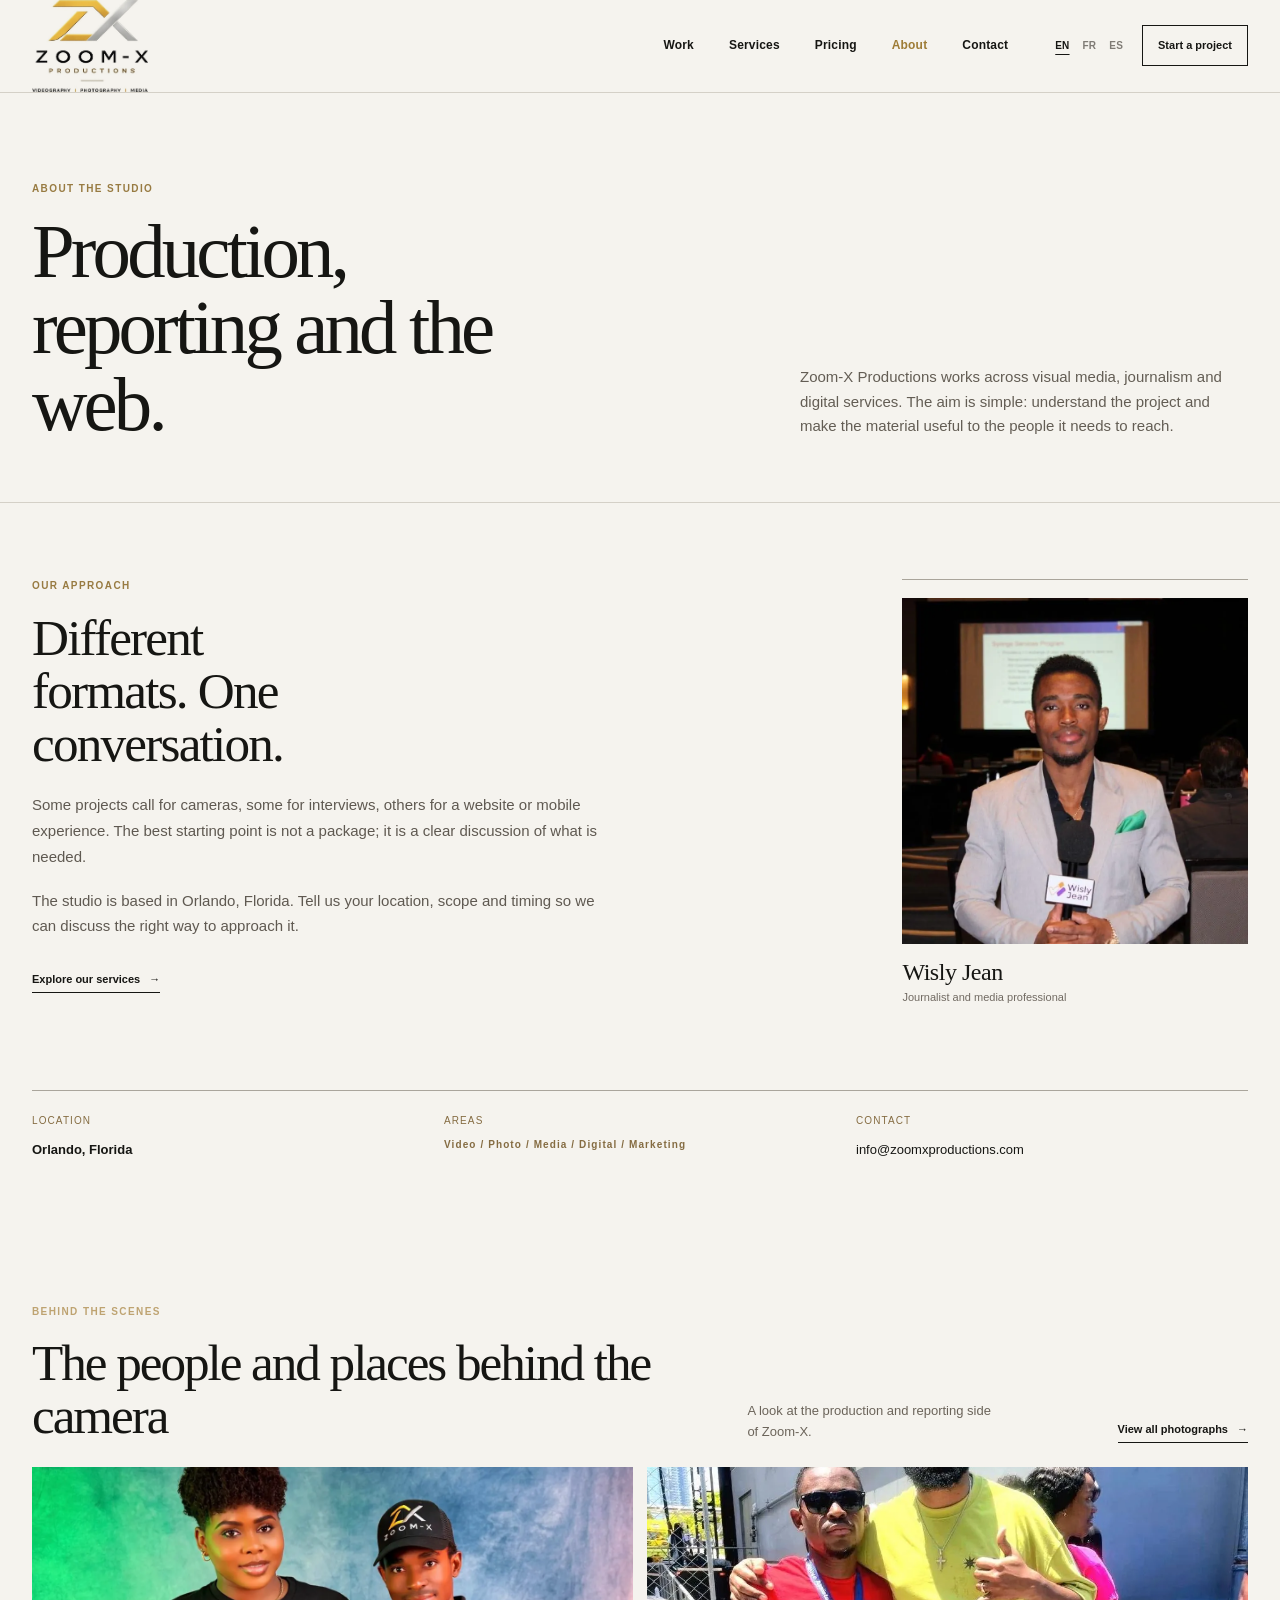
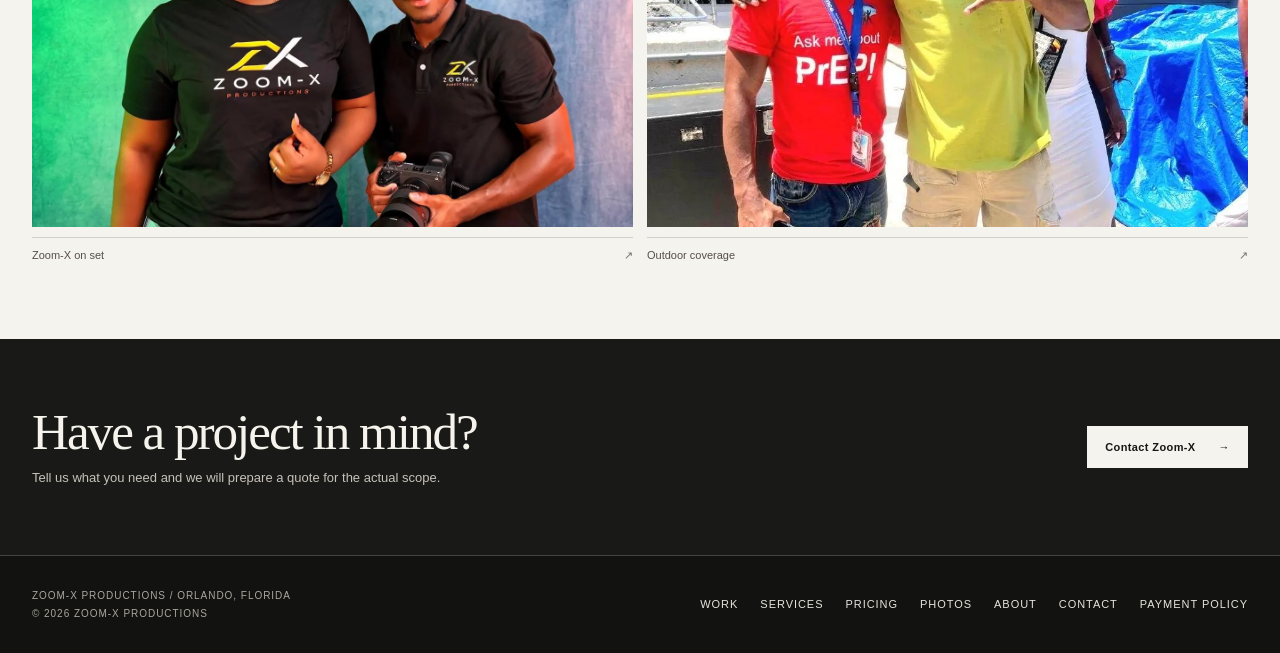
==== commit 1830c30c: "Use original Zoom-X logo PNG on about.html" ====
--- a/about.html
+++ b/about.html
@@ -1,6 +1,6 @@
 <!DOCTYPE html>
 <html lang="en"><head><meta charset="utf-8"/><meta content="width=device-width,initial-scale=1" name="viewport"/><meta content="#f2f0ea" name="theme-color"/><meta content="Zoom-X Productions — video, photography, journalism, websites, apps and marketing." name="description"/><title>About | Zoom-X Productions</title><link href="assets/site.css?v=20261030-2" rel="stylesheet"/><link href="assets/site-v4.css?v=20261030-2" rel="stylesheet"/><link href="assets/studio-v7.css?v=20261030-8" rel="stylesheet"><link href="assets/studio-inner-v8.css?v=20261030-8" rel="stylesheet"></head><body class="studio-inner"><header class="site-head"><div class="container head-inner">
-<a class="brand" href="index.html" aria-label="Zoom-X Productions home"><img src="assets/zoomx-logo.svg" alt="Zoom-X Productions"></a>
+<a class="brand" href="index.html" aria-label="Zoom-X Productions home"><img src="assets/zoomx-logo.png?v=20261030-png" alt="Zoom-X Productions"></a>
 <nav class="head-nav" id="primary-nav" aria-label="Primary navigation">
 <a href="work.html" data-i18n="nav.work">Work</a><a href="services.html" data-i18n="nav.services">Services</a><a href="pricing.html" data-i18n="nav.pricing">Pricing</a><a href="about.html" data-i18n="nav.about">About</a><a href="contact.html" data-i18n="nav.contact">Contact</a>
 </nav><div class="header-right"><div class="header-langs" role="group" aria-label="Select language"><button type="button" data-language="en">EN</button><button type="button" data-language="fr">FR</button><button type="button" data-language="es">ES</button></div><a class="header-cta" href="contact.html" data-i18n="nav.quote">Request a quote</a><button type="button" class="mobile-menu" aria-controls="primary-nav" aria-expanded="false">MENU</button></div></div></header><a class="skip" href="#main">Skip to content</a><main id="main"><section class="v4-page-header"><div class="shell v4-page-head-grid"><div><p class="v4-eyebrow"><span data-i18n="v4.about.label">ABOUT THE STUDIO</span></p><h1 data-i18n="v4.about.title">Production, reporting and the web.</h1></div><p><span data-i18n="v4.about.intro">Zoom-X Productions works across visual media, journalism and digital services. The aim is simple: understand the project and make the material useful to the people it needs to reach.</span></p></div></section><section class="v4-section v4-about"><div class="shell v4-about-grid"><article><p class="v4-eyebrow"><span data-i18n="v4.about.whatLabel">OUR APPROACH</span></p><h2 data-i18n="v4.about.heading">Different formats. One conversation.</h2><p><span data-i18n="v4.about.body1">Some projects call for cameras, some for interviews, others for a website or mobile experience. The best starting point is not a package; it is a clear discussion of what is needed.</span></p><p><span data-i18n="v4.about.body2">The studio is based in Orlando, Florida. Tell us your location, scope and timing so we can discuss the right way to approach it.</span></p><a class="v4-inline-link" href="services.html"><span data-i18n="v4.about.services">Explore our services</span> →</a></article><aside class="v4-person-panel"><img alt="Wisly Jean holding a microphone at a conference" height="853" loading="lazy" src="assets/gallery/press-conference.webp" width="853"/><div><strong>Wisly Jean</strong><span><span data-i18n="v4.about.personTitle">Journalist and media professional</span></span></div><p></p></aside></div><div class="shell v4-about-bottom"><div><span><span data-i18n="v4.about.where">LOCATION</span></span><strong>Orlando, Florida</strong></div><div><span><span data-i18n="v4.about.fields">AREAS</span></span><strong><span data-i18n="v4.about.fieldsValue">Video / Photo / Media / Digital / Marketing</span></strong></div><div><span><span data-i18n="v4.about.contact">CONTACT</span></span><a href="mailto:info@zoomxproductions.com">info@zoomxproductions.com</a></div></div></section><div class="shell zx-about-strip"><div class="zx-strip-heading"><div><p class="v4-eyebrow" data-i18n="zx.about.label">BEHIND THE SCENES</p><h2 data-i18n="zx.about.title">The people and places behind the camera</h2></div><p data-i18n="zx.about.intro">A look at the production and reporting side of Zoom-X.</p><a class="zx-strip-link" href="gallery.html"><span data-i18n="zx.about.link">View all photographs</span> →</a></div><div class="zx-photo-grid zx-two"><a aria-label="Open photo" class="zx-photo-tile" href="assets/gallery/zoomx-production-team.webp" rel="noopener noreferrer" target="_blank"><figure><img alt="Zoom-X Productions staff in branded clothing with a camera" decoding="async" height="1013" loading="lazy" src="assets/gallery/zoomx-production-team.webp" width="1350"/><figcaption><span data-i18n="zx.photo.team">Zoom-X on set</span><span aria-hidden="true">↗</span></figcaption></figure></a><a aria-label="Open photo" class="zx-photo-tile" href="assets/gallery/on-location-reporting.webp" rel="noopener noreferrer" target="_blank"><figure><img alt="Two people photographed at an outdoor event" decoding="async" height="1280" loading="lazy" src="assets/gallery/on-location-reporting.webp" width="960"/><figcaption><span data-i18n="zx.photo.location">Outdoor coverage</span><span aria-hidden="true">↗</span></figcaption></figure></a></div></div><section class="v4-contact-strip"><div class="shell v4-contact-inner"><div><h2 data-i18n="v4.strip.title">Have a project in mind?</h2><p data-i18n="v4.strip.copy">Tell us what you need and we will prepare a quote for the actual scope.</p></div><a class="v4-button" href="contact.html"><span data-i18n="v4.strip.button">Contact Zoom-X</span> <span>→</span></a></div></section></main><footer class="site-footer"><div class="container footer-grid"><div><small>ZOOM-X PRODUCTIONS / ORLANDO, FLORIDA<br>© <span id="year">2026</span> ZOOM-X PRODUCTIONS</small></div><div class="footer-links"><a href="work.html" data-i18n="nav.work">Work</a><a href="services.html" data-i18n="nav.services">Services</a><a href="pricing.html" data-i18n="nav.pricing">Pricing</a><a href="gallery.html" data-i18n="zx.nav.gallery">Photos</a><a href="about.html" data-i18n="nav.about">About</a><a href="contact.html" data-i18n="nav.contact">Contact</a><a href="booking-terms.html" data-i18n="nav.terms">Payment policy</a></div></div></footer><script src="assets/i18n-en.js?v=20261030-8"></script><script src="assets/i18n-fr.js?v=20261030-8"></script><script src="assets/i18n-es.js?v=20261030-8"></script><script src="assets/i18n-v4.js?v=20261030-8"></script><script src="assets/studio-inner-v8.js?v=20261030-8"></script></body></html>
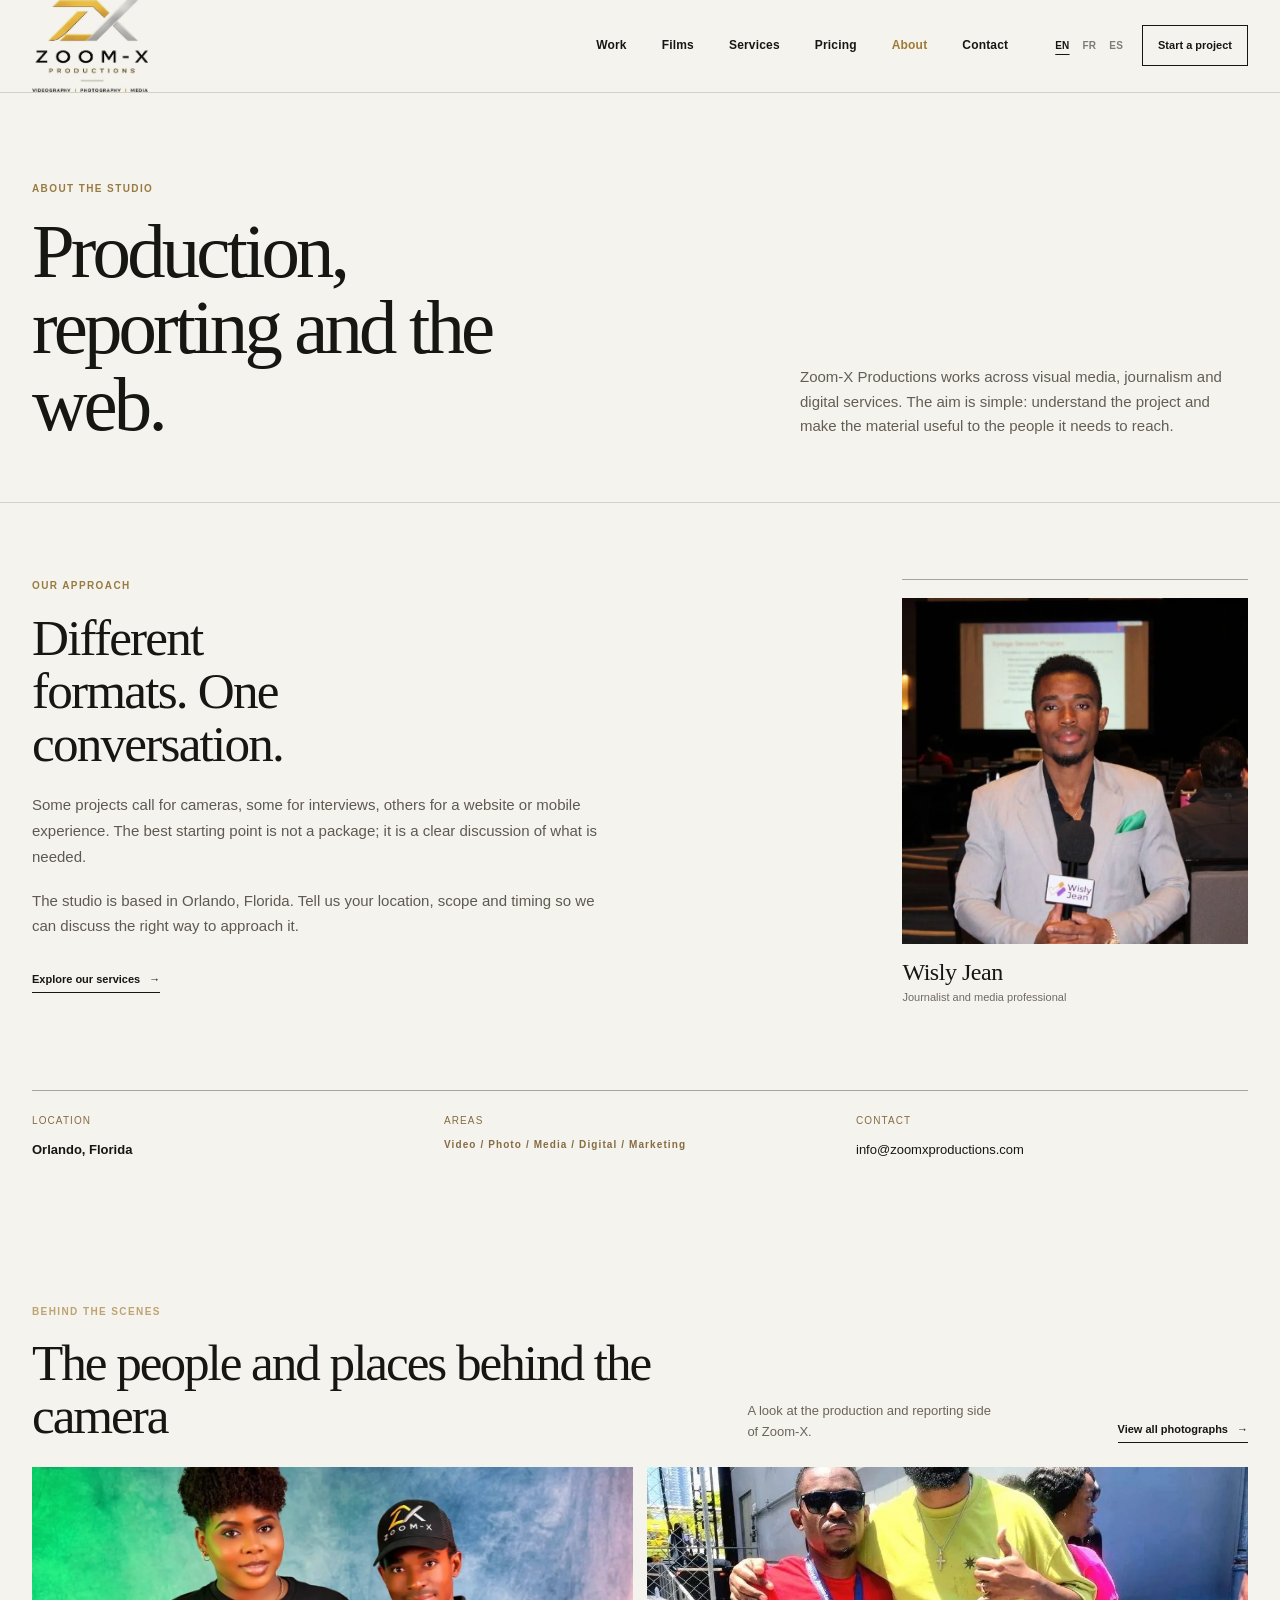
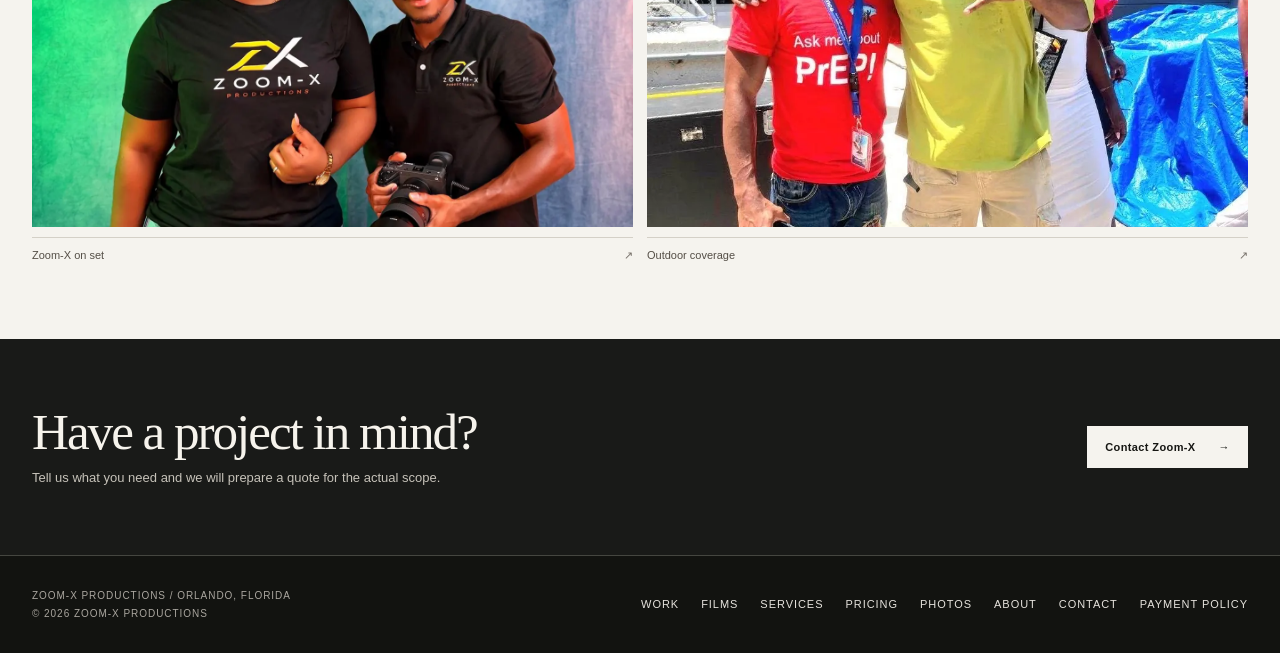
==== commit feb8ea5d: "Add Films navigation across all Zoom-X pages" ====
--- a/about.html
+++ b/about.html
@@ -2,5 +2,5 @@
 <html lang="en"><head><meta charset="utf-8"/><meta content="width=device-width,initial-scale=1" name="viewport"/><meta content="#f2f0ea" name="theme-color"/><meta content="Zoom-X Productions — video, photography, journalism, websites, apps and marketing." name="description"/><title>About | Zoom-X Productions</title><link href="assets/site.css?v=20261030-2" rel="stylesheet"/><link href="assets/site-v4.css?v=20261030-2" rel="stylesheet"/><link href="assets/studio-v7.css?v=20261030-8" rel="stylesheet"><link href="assets/studio-inner-v8.css?v=20261030-8" rel="stylesheet"></head><body class="studio-inner"><header class="site-head"><div class="container head-inner">
 <a class="brand" href="index.html" aria-label="Zoom-X Productions home"><img src="assets/zoomx-logo.png?v=20261030-png" alt="Zoom-X Productions"></a>
 <nav class="head-nav" id="primary-nav" aria-label="Primary navigation">
-<a href="work.html" data-i18n="nav.work">Work</a><a href="services.html" data-i18n="nav.services">Services</a><a href="pricing.html" data-i18n="nav.pricing">Pricing</a><a href="about.html" data-i18n="nav.about">About</a><a href="contact.html" data-i18n="nav.contact">Contact</a>
-</nav><div class="header-right"><div class="header-langs" role="group" aria-label="Select language"><button type="button" data-language="en">EN</button><button type="button" data-language="fr">FR</button><button type="button" data-language="es">ES</button></div><a class="header-cta" href="contact.html" data-i18n="nav.quote">Request a quote</a><button type="button" class="mobile-menu" aria-controls="primary-nav" aria-expanded="false">MENU</button></div></div></header><a class="skip" href="#main">Skip to content</a><main id="main"><section class="v4-page-header"><div class="shell v4-page-head-grid"><div><p class="v4-eyebrow"><span data-i18n="v4.about.label">ABOUT THE STUDIO</span></p><h1 data-i18n="v4.about.title">Production, reporting and the web.</h1></div><p><span data-i18n="v4.about.intro">Zoom-X Productions works across visual media, journalism and digital services. The aim is simple: understand the project and make the material useful to the people it needs to reach.</span></p></div></section><section class="v4-section v4-about"><div class="shell v4-about-grid"><article><p class="v4-eyebrow"><span data-i18n="v4.about.whatLabel">OUR APPROACH</span></p><h2 data-i18n="v4.about.heading">Different formats. One conversation.</h2><p><span data-i18n="v4.about.body1">Some projects call for cameras, some for interviews, others for a website or mobile experience. The best starting point is not a package; it is a clear discussion of what is needed.</span></p><p><span data-i18n="v4.about.body2">The studio is based in Orlando, Florida. Tell us your location, scope and timing so we can discuss the right way to approach it.</span></p><a class="v4-inline-link" href="services.html"><span data-i18n="v4.about.services">Explore our services</span> →</a></article><aside class="v4-person-panel"><img alt="Wisly Jean holding a microphone at a conference" height="853" loading="lazy" src="assets/gallery/press-conference.webp" width="853"/><div><strong>Wisly Jean</strong><span><span data-i18n="v4.about.personTitle">Journalist and media professional</span></span></div><p></p></aside></div><div class="shell v4-about-bottom"><div><span><span data-i18n="v4.about.where">LOCATION</span></span><strong>Orlando, Florida</strong></div><div><span><span data-i18n="v4.about.fields">AREAS</span></span><strong><span data-i18n="v4.about.fieldsValue">Video / Photo / Media / Digital / Marketing</span></strong></div><div><span><span data-i18n="v4.about.contact">CONTACT</span></span><a href="mailto:info@zoomxproductions.com">info@zoomxproductions.com</a></div></div></section><div class="shell zx-about-strip"><div class="zx-strip-heading"><div><p class="v4-eyebrow" data-i18n="zx.about.label">BEHIND THE SCENES</p><h2 data-i18n="zx.about.title">The people and places behind the camera</h2></div><p data-i18n="zx.about.intro">A look at the production and reporting side of Zoom-X.</p><a class="zx-strip-link" href="gallery.html"><span data-i18n="zx.about.link">View all photographs</span> →</a></div><div class="zx-photo-grid zx-two"><a aria-label="Open photo" class="zx-photo-tile" href="assets/gallery/zoomx-production-team.webp" rel="noopener noreferrer" target="_blank"><figure><img alt="Zoom-X Productions staff in branded clothing with a camera" decoding="async" height="1013" loading="lazy" src="assets/gallery/zoomx-production-team.webp" width="1350"/><figcaption><span data-i18n="zx.photo.team">Zoom-X on set</span><span aria-hidden="true">↗</span></figcaption></figure></a><a aria-label="Open photo" class="zx-photo-tile" href="assets/gallery/on-location-reporting.webp" rel="noopener noreferrer" target="_blank"><figure><img alt="Two people photographed at an outdoor event" decoding="async" height="1280" loading="lazy" src="assets/gallery/on-location-reporting.webp" width="960"/><figcaption><span data-i18n="zx.photo.location">Outdoor coverage</span><span aria-hidden="true">↗</span></figcaption></figure></a></div></div><section class="v4-contact-strip"><div class="shell v4-contact-inner"><div><h2 data-i18n="v4.strip.title">Have a project in mind?</h2><p data-i18n="v4.strip.copy">Tell us what you need and we will prepare a quote for the actual scope.</p></div><a class="v4-button" href="contact.html"><span data-i18n="v4.strip.button">Contact Zoom-X</span> <span>→</span></a></div></section></main><footer class="site-footer"><div class="container footer-grid"><div><small>ZOOM-X PRODUCTIONS / ORLANDO, FLORIDA<br>© <span id="year">2026</span> ZOOM-X PRODUCTIONS</small></div><div class="footer-links"><a href="work.html" data-i18n="nav.work">Work</a><a href="services.html" data-i18n="nav.services">Services</a><a href="pricing.html" data-i18n="nav.pricing">Pricing</a><a href="gallery.html" data-i18n="zx.nav.gallery">Photos</a><a href="about.html" data-i18n="nav.about">About</a><a href="contact.html" data-i18n="nav.contact">Contact</a><a href="booking-terms.html" data-i18n="nav.terms">Payment policy</a></div></div></footer><script src="assets/i18n-en.js?v=20261030-8"></script><script src="assets/i18n-fr.js?v=20261030-8"></script><script src="assets/i18n-es.js?v=20261030-8"></script><script src="assets/i18n-v4.js?v=20261030-8"></script><script src="assets/studio-inner-v8.js?v=20261030-8"></script></body></html>+<a href="work.html" data-i18n="nav.work">Work</a><a href="videos.html" data-i18n="nav.films">Films</a><a href="services.html" data-i18n="nav.services">Services</a><a href="pricing.html" data-i18n="nav.pricing">Pricing</a><a href="about.html" data-i18n="nav.about">About</a><a href="contact.html" data-i18n="nav.contact">Contact</a>
+</nav><div class="header-right"><div class="header-langs" role="group" aria-label="Select language"><button type="button" data-language="en">EN</button><button type="button" data-language="fr">FR</button><button type="button" data-language="es">ES</button></div><a class="header-cta" href="contact.html" data-i18n="nav.quote">Request a quote</a><button type="button" class="mobile-menu" aria-controls="primary-nav" aria-expanded="false">MENU</button></div></div></header><a class="skip" href="#main">Skip to content</a><main id="main"><section class="v4-page-header"><div class="shell v4-page-head-grid"><div><p class="v4-eyebrow"><span data-i18n="v4.about.label">ABOUT THE STUDIO</span></p><h1 data-i18n="v4.about.title">Production, reporting and the web.</h1></div><p><span data-i18n="v4.about.intro">Zoom-X Productions works across visual media, journalism and digital services. The aim is simple: understand the project and make the material useful to the people it needs to reach.</span></p></div></section><section class="v4-section v4-about"><div class="shell v4-about-grid"><article><p class="v4-eyebrow"><span data-i18n="v4.about.whatLabel">OUR APPROACH</span></p><h2 data-i18n="v4.about.heading">Different formats. One conversation.</h2><p><span data-i18n="v4.about.body1">Some projects call for cameras, some for interviews, others for a website or mobile experience. The best starting point is not a package; it is a clear discussion of what is needed.</span></p><p><span data-i18n="v4.about.body2">The studio is based in Orlando, Florida. Tell us your location, scope and timing so we can discuss the right way to approach it.</span></p><a class="v4-inline-link" href="services.html"><span data-i18n="v4.about.services">Explore our services</span> →</a></article><aside class="v4-person-panel"><img alt="Wisly Jean holding a microphone at a conference" height="853" loading="lazy" src="assets/gallery/press-conference.webp" width="853"/><div><strong>Wisly Jean</strong><span><span data-i18n="v4.about.personTitle">Journalist and media professional</span></span></div><p></p></aside></div><div class="shell v4-about-bottom"><div><span><span data-i18n="v4.about.where">LOCATION</span></span><strong>Orlando, Florida</strong></div><div><span><span data-i18n="v4.about.fields">AREAS</span></span><strong><span data-i18n="v4.about.fieldsValue">Video / Photo / Media / Digital / Marketing</span></strong></div><div><span><span data-i18n="v4.about.contact">CONTACT</span></span><a href="mailto:info@zoomxproductions.com">info@zoomxproductions.com</a></div></div></section><div class="shell zx-about-strip"><div class="zx-strip-heading"><div><p class="v4-eyebrow" data-i18n="zx.about.label">BEHIND THE SCENES</p><h2 data-i18n="zx.about.title">The people and places behind the camera</h2></div><p data-i18n="zx.about.intro">A look at the production and reporting side of Zoom-X.</p><a class="zx-strip-link" href="gallery.html"><span data-i18n="zx.about.link">View all photographs</span> →</a></div><div class="zx-photo-grid zx-two"><a aria-label="Open photo" class="zx-photo-tile" href="assets/gallery/zoomx-production-team.webp" rel="noopener noreferrer" target="_blank"><figure><img alt="Zoom-X Productions staff in branded clothing with a camera" decoding="async" height="1013" loading="lazy" src="assets/gallery/zoomx-production-team.webp" width="1350"/><figcaption><span data-i18n="zx.photo.team">Zoom-X on set</span><span aria-hidden="true">↗</span></figcaption></figure></a><a aria-label="Open photo" class="zx-photo-tile" href="assets/gallery/on-location-reporting.webp" rel="noopener noreferrer" target="_blank"><figure><img alt="Two people photographed at an outdoor event" decoding="async" height="1280" loading="lazy" src="assets/gallery/on-location-reporting.webp" width="960"/><figcaption><span data-i18n="zx.photo.location">Outdoor coverage</span><span aria-hidden="true">↗</span></figcaption></figure></a></div></div><section class="v4-contact-strip"><div class="shell v4-contact-inner"><div><h2 data-i18n="v4.strip.title">Have a project in mind?</h2><p data-i18n="v4.strip.copy">Tell us what you need and we will prepare a quote for the actual scope.</p></div><a class="v4-button" href="contact.html"><span data-i18n="v4.strip.button">Contact Zoom-X</span> <span>→</span></a></div></section></main><footer class="site-footer"><div class="container footer-grid"><div><small>ZOOM-X PRODUCTIONS / ORLANDO, FLORIDA<br>© <span id="year">2026</span> ZOOM-X PRODUCTIONS</small></div><div class="footer-links"><a href="work.html" data-i18n="nav.work">Work</a><a href="videos.html" data-i18n="nav.films">Films</a><a href="services.html" data-i18n="nav.services">Services</a><a href="pricing.html" data-i18n="nav.pricing">Pricing</a><a href="gallery.html" data-i18n="zx.nav.gallery">Photos</a><a href="about.html" data-i18n="nav.about">About</a><a href="contact.html" data-i18n="nav.contact">Contact</a><a href="booking-terms.html" data-i18n="nav.terms">Payment policy</a></div></div></footer><script src="assets/i18n-en.js?v=20261030-8"></script><script src="assets/i18n-fr.js?v=20261030-8"></script><script src="assets/i18n-es.js?v=20261030-8"></script><script src="assets/i18n-v4.js?v=20261030-films"></script><script src="assets/studio-inner-v8.js?v=20261030-8"></script></body></html>
--- a/assets/studio-v7.css
+++ b/assets/studio-v7.css
@@ -59,3 +59,8 @@
 @media(max-width:540px){.container{width:min(100% - 36px,1392px)}.head-inner{min-height:68px}.brand{width:78px}.head-nav{top:68px}.header-langs{gap:4px}.header-langs button{font-size:9px;padding:4px}.mobile-menu{padding:7px 10px;font-size:10px}.masthead span{font-size:8px}.masthead span:last-child{font-size:8px}.hero{padding:11px 0 34px}.hero-copy{padding:14px 0 23px}.hero-category{font-size:9px}.hero h1{font-size:clamp(37px,10vw,51px);line-height:1.015;letter-spacing:-.048em;max-width:13ch;margin:16px 0 17px}.hero-intro{font-size:13px;line-height:1.55;margin-bottom:20px;max-width:42ch}.action-primary,.action-secondary{min-height:42px;padding:11px 14px;font-size:10px}.hero-media{aspect-ratio:4/3}.hero-image-label{padding:12px;font-size:8px}.hero-image-label strong{font-size:9px}.below-hero{padding:13px 0}.below-hero strong,.below-hero a{font-size:9px}.section{padding:52px 0}.section-title{font-size:38px}.section-label{font-size:9px}.section-head{margin-bottom:22px}.editorial-grid{display:grid;grid-template-columns:1fr 1fr;gap:10px}.editorial-card:first-child{grid-column:1/-1}.editorial-card:first-child img{height:280px}.editorial-card img{height:190px}.editorial-card figcaption{font-size:9px;margin-top:8px;padding-top:8px}.editorial-card small{font-size:8px}.services{padding:54px 0}.service-intro{margin-bottom:22px}.service-intro>p{font-size:12px}.service-row{grid-template-columns:25px minmax(0,1fr) 85px;gap:10px;padding:17px 0}.service-row h3{font-size:22px}.service-row p{font-size:10px}.service-row .price{font-size:10px;white-space:nowrap}.service-row .arrow{display:none}.note .container{grid-template-columns:1fr}.note a{font-size:10px}.reference-visual{min-height:260px;padding:24px}.references-grid{gap:26px}.reference-copy p:not(.section-label){font-size:12px}.price-head{grid-template-columns:1fr;gap:15px}.price-items{grid-template-columns:1fr}.price-items a+a{border-left:0;padding-left:0}.price-items a{padding:16px 0}.price-items span{margin-bottom:6px}.price-items strong{font-size:40px}.bottom-cta{padding:58px 0}.bottom-cta h2{font-size:45px}.bottom-right p{font-size:13px}.footer-grid{grid-template-columns:1fr}.footer-links{gap:13px}.footer-links a{font-size:10px}}
 @media(max-width:540px){.hero-intro{font-size:14px}.service-row p{font-size:11px}.hero-image-label{font-size:9px}.hero-image-label strong{font-size:10px}}
 @media(prefers-reduced-motion:reduce){html{scroll-behavior:auto}}
+
+/* Zoom-X digital starting prices: website $350 / applications $3,000 */
+.price-items{grid-template-columns:repeat(4,minmax(0,1fr))}
+@media(min-width:541px) and (max-width:900px){.price-items{grid-template-columns:repeat(2,minmax(0,1fr))}.price-items a:nth-child(odd){border-left:0;padding-left:0}}
+@media(max-width:540px){.price-items{grid-template-columns:1fr}}
--- a/assets/studio-inner-v8.css
+++ b/assets/studio-inner-v8.css
@@ -205,3 +205,12 @@
 }
 @media(max-width:390px){.studio-inner .v4-page-head-grid h1,.studio-inner .page-hero h1,.studio-inner .zx-gallery-intro h1,.studio-inner .z5-pricing-hero h1{font-size:37px}.studio-inner .zx-photo-grid{grid-template-columns:1fr}}
 @media(prefers-reduced-motion:reduce){.studio-inner *{transition:none!important;scroll-behavior:auto!important}}
+
+/* Zoom-X digital starting prices: website $350 / applications $3,000 */
+.studio-inner .v4-service-line .service-digital-prices{font-size:12px;font-weight:700;letter-spacing:0;margin-top:8px;color:#8a6a30}
+.studio-inner .digital-price-pair{display:grid;grid-template-columns:repeat(2,minmax(0,1fr));border-top:1px solid #aaa39a;margin-top:24px}
+.studio-inner .digital-price-pair a{display:flex;flex-direction:column;justify-content:space-between;gap:17px;padding:16px 18px 13px 0;border-bottom:1px solid #d4d0c7;min-width:0}
+.studio-inner .digital-price-pair a+a{padding-left:20px;border-left:1px solid #d4d0c7}
+.studio-inner .digital-price-pair span{font-size:10px;letter-spacing:.1em;font-weight:700;color:#756b5e}
+.studio-inner .digital-price-pair strong{font:400 clamp(27px,3.4vw,43px)/1 Georgia,serif;letter-spacing:-.035em}
+@media(max-width:440px){.studio-inner .digital-price-pair span{font-size:9px}.studio-inner .digital-price-pair strong{font-size:28px}}
